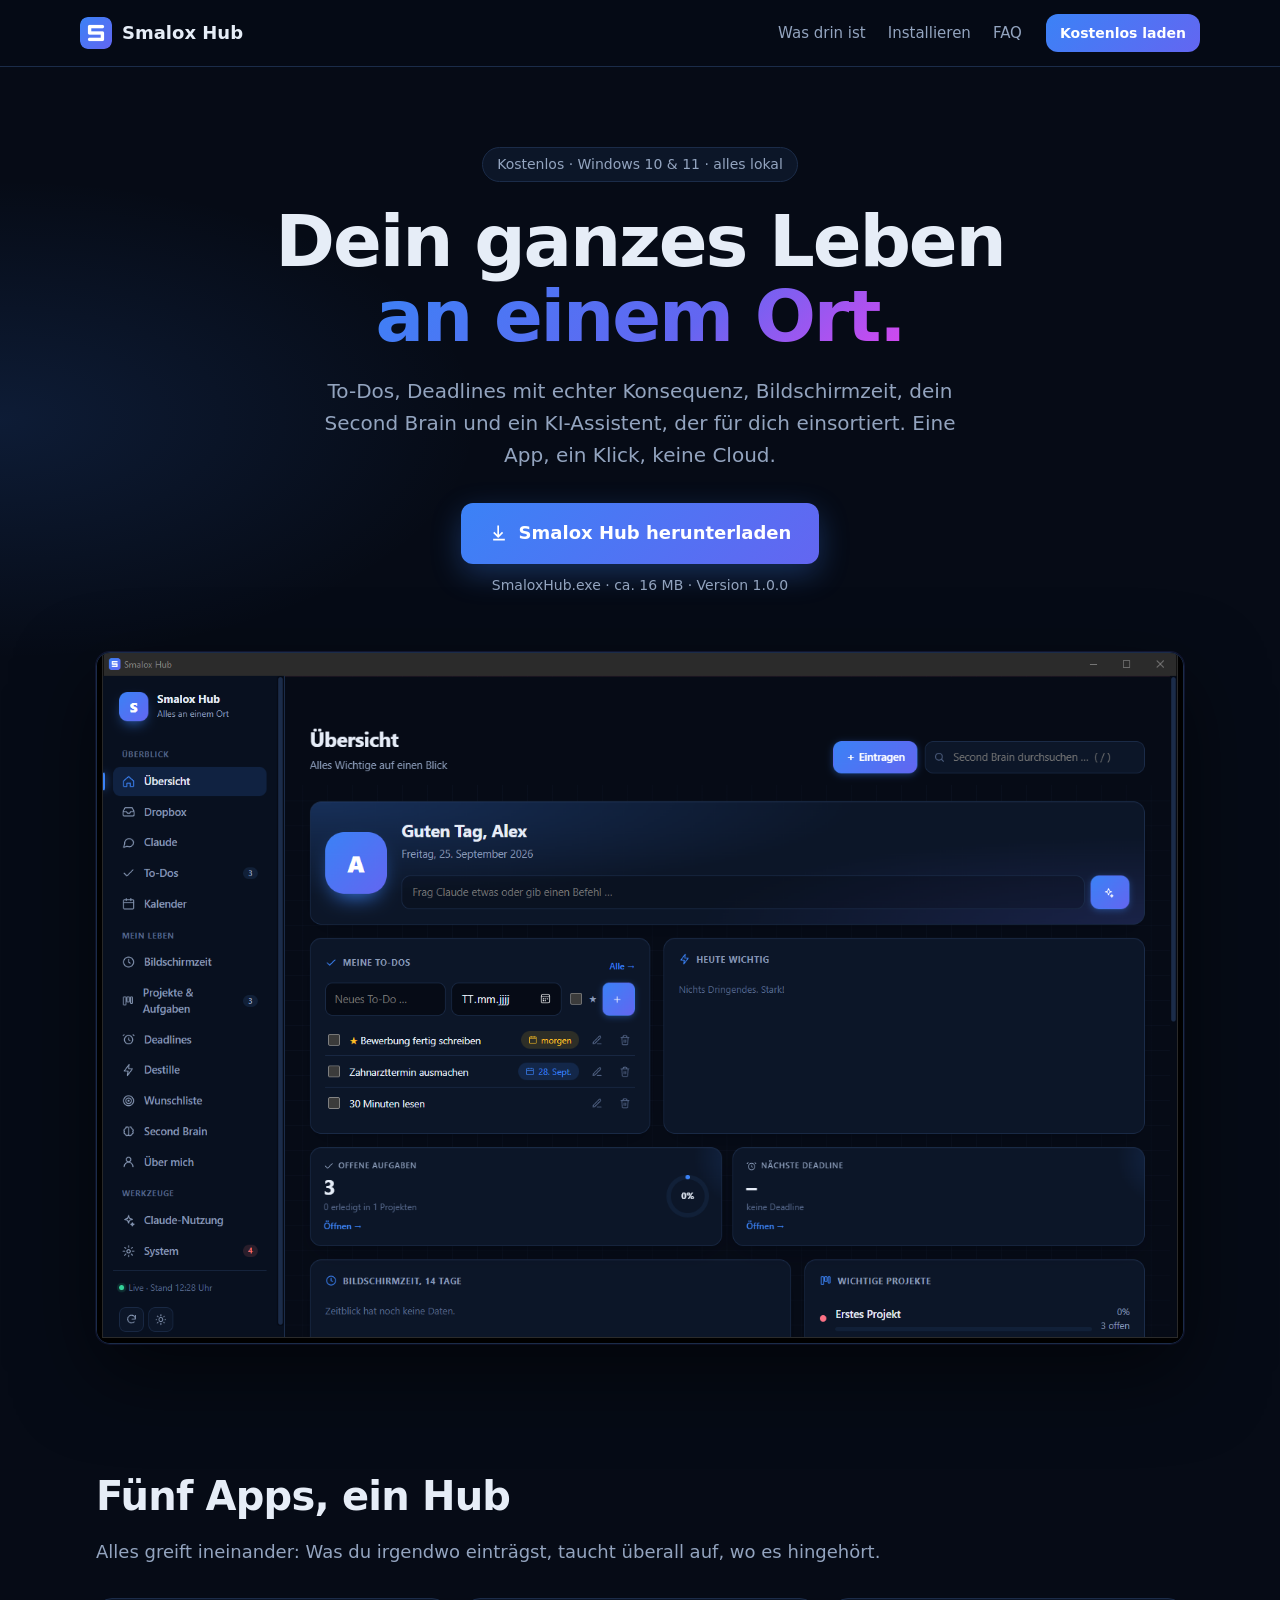
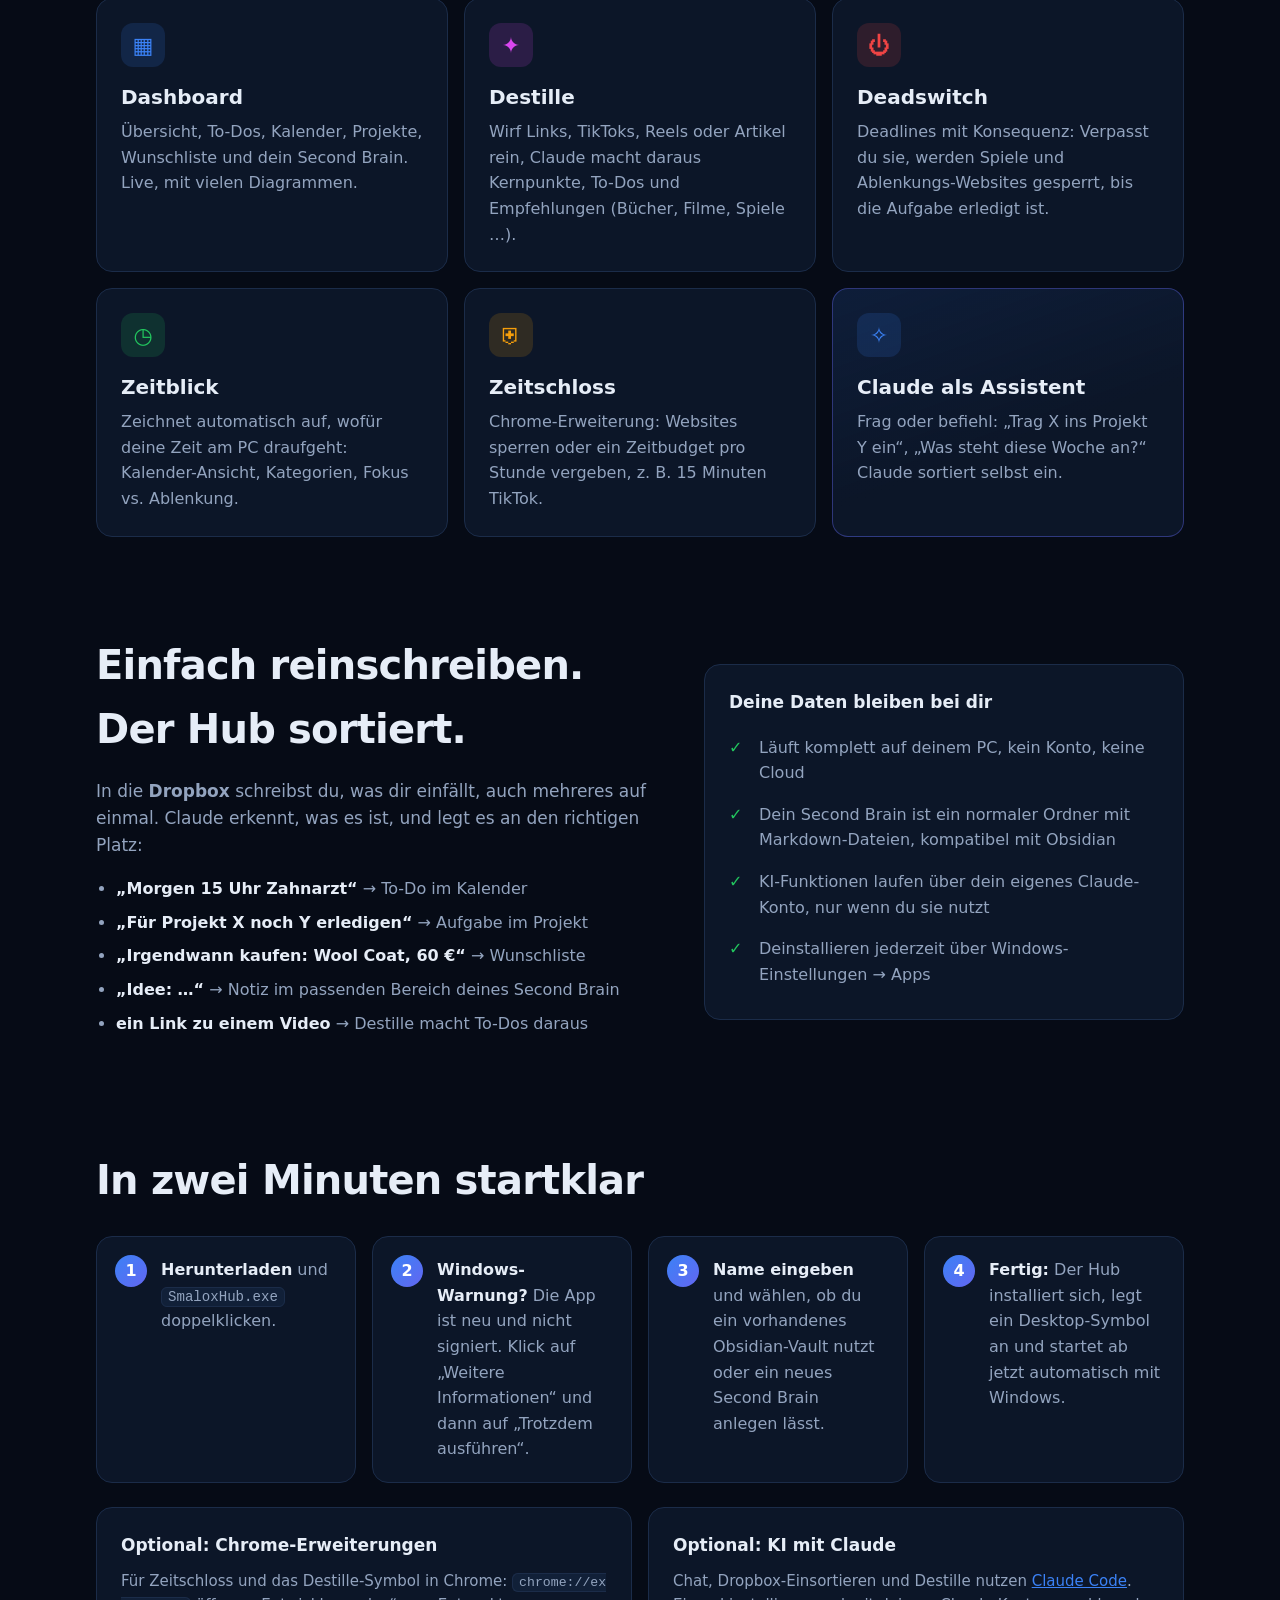
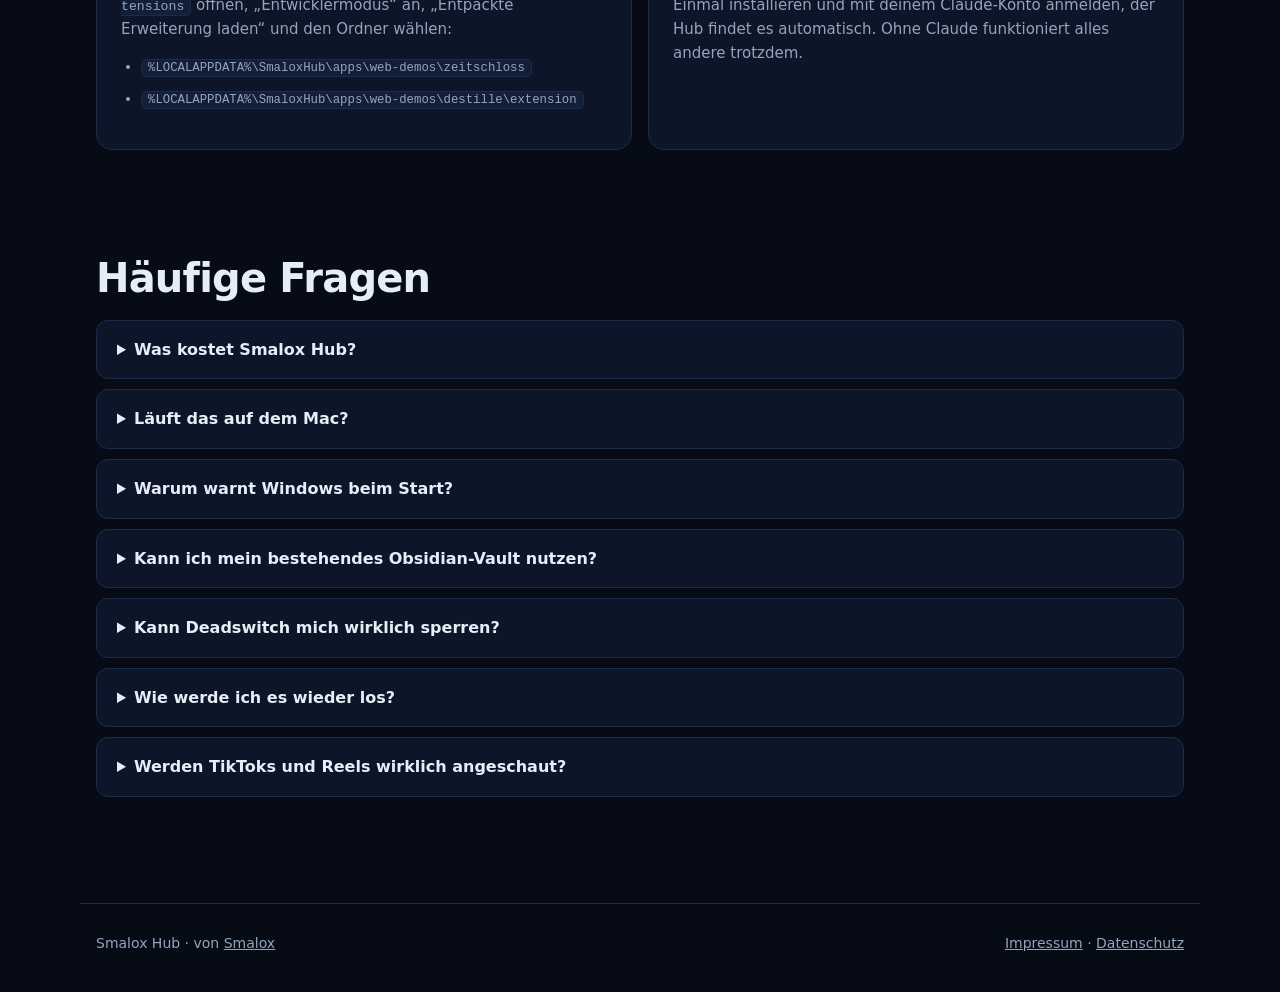
==== docs/index.html @ e12d08ee "Smalox Hub 1.0.0: Starter, Build-Skript und Website Co-Authored-By: Claude Opus 5.5 <noreply@anthrop" ====
<!doctype html>
<html lang="de">
<head>
<meta charset="utf-8">
<meta name="viewport" content="width=device-width, initial-scale=1">
<title>Smalox Hub – dein Leben an einem Ort</title>
<meta name="description" content="Smalox Hub: kostenlose Windows-App für To-Dos, Deadlines mit Konsequenz, Bildschirmzeit, Second Brain, Links zu To-Dos und KI-Assistent. Alles lokal auf deinem PC.">
<meta name="robots" content="noindex">
<meta property="og:title" content="Smalox Hub – dein Leben an einem Ort">
<meta property="og:description" content="To-Dos, Deadlines, Bildschirmzeit, Second Brain und KI in einer kostenlosen Windows-App.">
<meta property="og:image" content="vorschau.png">
<link rel="icon" href="icon.png">
<link rel="stylesheet" href="style.css">
</head>
<body>

<header class="kopf">
  <a class="marke" href="#"><img src="icon.png" alt="" width="32" height="32"><span>Smalox Hub</span></a>
  <nav><a href="#apps">Was drin ist</a><a href="#installieren">Installieren</a><a href="#faq">FAQ</a></nav>
  <a class="knopf klein" href="#download">Kostenlos laden</a>
</header>

<main>
  <section class="held">
    <p class="etikett">Kostenlos · Windows 10 &amp; 11 · alles lokal</p>
    <h1>Dein ganzes Leben<br><span class="verlauf">an einem Ort.</span></h1>
    <p class="unter">To-Dos, Deadlines mit echter Konsequenz, Bildschirmzeit, dein Second Brain und ein KI-Assistent, der für dich einsortiert. Eine App, ein Klick, keine Cloud.</p>
    <div class="knoepfe" id="download">
      <a class="knopf gross" href="https://github.com/smaloxzs/smalox-hub/releases/latest/download/SmaloxHub.exe">
        <svg viewBox="0 0 24 24" width="20" height="20" aria-hidden="true"><path fill="currentColor" d="M12 3v11.2l3.6-3.6 1.4 1.4-6 6-6-6 1.4-1.4 3.6 3.6V3zM5 19h14v2H5z"/></svg>
        Smalox Hub herunterladen</a>
      <span class="klein-info">SmaloxHub.exe · ca. 16 MB · Version 1.0.0</span>
    </div>
    <figure class="vorschau"><img src="vorschau.png" alt="Smalox Hub: Übersicht mit To-Dos, Projekten und Kennzahlen" width="1480" height="940"></figure>
  </section>

  <section id="apps" class="block">
    <h2>Fünf Apps, ein Hub</h2>
    <p class="block-unter">Alles greift ineinander: Was du irgendwo einträgst, taucht überall auf, wo es hingehört.</p>
    <div class="karten">
      <article class="karte"><div class="ik blau">▦</div><h3>Dashboard</h3>
        <p>Übersicht, To-Dos, Kalender, Projekte, Wunschliste und dein Second Brain. Live, mit vielen Diagrammen.</p></article>
      <article class="karte"><div class="ik lila">✦</div><h3>Destille</h3>
        <p>Wirf Links, TikToks, Reels oder Artikel rein, Claude macht daraus Kernpunkte, To-Dos und Empfehlungen (Bücher, Filme, Spiele …).</p></article>
      <article class="karte"><div class="ik rot">⏻</div><h3>Deadswitch</h3>
        <p>Deadlines mit Konsequenz: Verpasst du sie, werden Spiele und Ablenkungs-Websites gesperrt, bis die Aufgabe erledigt ist.</p></article>
      <article class="karte"><div class="ik gruen">◷</div><h3>Zeitblick</h3>
        <p>Zeichnet automatisch auf, wofür deine Zeit am PC draufgeht: Kalender-Ansicht, Kategorien, Fokus vs. Ablenkung.</p></article>
      <article class="karte"><div class="ik gelb">⛨</div><h3>Zeitschloss</h3>
        <p>Chrome-Erweiterung: Websites sperren oder ein Zeitbudget pro Stunde vergeben, z. B. 15 Minuten TikTok.</p></article>
      <article class="karte hervor"><div class="ik blau">✧</div><h3>Claude als Assistent</h3>
        <p>Frag oder befiehl: „Trag X ins Projekt Y ein“, „Was steht diese Woche an?“ Claude sortiert selbst ein.</p></article>
    </div>
  </section>

  <section class="block zwei">
    <div>
      <h2>Einfach reinschreiben.<br>Der Hub sortiert.</h2>
      <p>In die <b>Dropbox</b> schreibst du, was dir einfällt, auch mehreres auf einmal. Claude erkennt, was es ist, und legt es an den richtigen Platz:</p>
      <ul class="liste">
        <li><b>„Morgen 15 Uhr Zahnarzt“</b> → To-Do im Kalender</li>
        <li><b>„Für Projekt X noch Y erledigen“</b> → Aufgabe im Projekt</li>
        <li><b>„Irgendwann kaufen: Wool Coat, 60 €“</b> → Wunschliste</li>
        <li><b>„Idee: …“</b> → Notiz im passenden Bereich deines Second Brain</li>
        <li><b>ein Link zu einem Video</b> → Destille macht To-Dos daraus</li>
      </ul>
    </div>
    <div class="kasten">
      <p class="kasten-titel">Deine Daten bleiben bei dir</p>
      <ul class="haken">
        <li>Läuft komplett auf deinem PC, kein Konto, keine Cloud</li>
        <li>Dein Second Brain ist ein normaler Ordner mit Markdown-Dateien, kompatibel mit Obsidian</li>
        <li>KI-Funktionen laufen über dein eigenes Claude-Konto, nur wenn du sie nutzt</li>
        <li>Deinstallieren jederzeit über Windows-Einstellungen → Apps</li>
      </ul>
    </div>
  </section>

  <section id="installieren" class="block">
    <h2>In zwei Minuten startklar</h2>
    <ol class="schritte">
      <li><b>Herunterladen</b> und <code>SmaloxHub.exe</code> doppelklicken.</li>
      <li><b>Windows-Warnung?</b> Die App ist neu und nicht signiert. Klick auf „Weitere Informationen“ und dann auf „Trotzdem ausführen“.</li>
      <li><b>Name eingeben</b> und wählen, ob du ein vorhandenes Obsidian-Vault nutzt oder ein neues Second Brain anlegen lässt.</li>
      <li><b>Fertig:</b> Der Hub installiert sich, legt ein Desktop-Symbol an und startet ab jetzt automatisch mit Windows.</li>
    </ol>
    <div class="zwei-kaesten">
      <div class="kasten">
        <p class="kasten-titel">Optional: Chrome-Erweiterungen</p>
        <p>Für Zeitschloss und das Destille-Symbol in Chrome: <code>chrome://extensions</code> öffnen, „Entwicklermodus“ an, „Entpackte Erweiterung laden“ und den Ordner wählen:</p>
        <ul class="liste klein">
          <li><code>%LOCALAPPDATA%\SmaloxHub\apps\web-demos\zeitschloss</code></li>
          <li><code>%LOCALAPPDATA%\SmaloxHub\apps\web-demos\destille\extension</code></li>
        </ul>
      </div>
      <div class="kasten">
        <p class="kasten-titel">Optional: KI mit Claude</p>
        <p>Chat, Dropbox-Einsortieren und Destille nutzen <a href="https://claude.com/claude-code" rel="noopener">Claude Code</a>. Einmal installieren und mit deinem Claude-Konto anmelden, der Hub findet es automatisch. Ohne Claude funktioniert alles andere trotzdem.</p>
      </div>
    </div>
  </section>

  <section id="faq" class="block">
    <h2>Häufige Fragen</h2>
    <details><summary>Was kostet Smalox Hub?</summary><p>Nichts. Die App ist kostenlos. Für die KI-Funktionen brauchst du ein eigenes Claude-Konto.</p></details>
    <details><summary>Läuft das auf dem Mac?</summary><p>Nein, aktuell nur unter Windows 10 und 11.</p></details>
    <details><summary>Warum warnt Windows beim Start?</summary><p>Die Datei ist nicht mit einem teuren Code-Zertifikat signiert. Windows kennt sie deshalb noch nicht. Über „Weitere Informationen“ → „Trotzdem ausführen“ geht es weiter.</p></details>
    <details><summary>Kann ich mein bestehendes Obsidian-Vault nutzen?</summary><p>Ja. Beim ersten Start wählst du den Ordner aus. Projekte in <code>02 Projekte/Wichtig</code>, <code>Mittel wichtig</code>, <code>Unwichtig</code>, Aufgaben als <code>- [ ]</code>-Checkboxen, Daily Notes in <code>05 Daily Notes</code>. Ohne Vault legt der Hub eine passende Vorlage an.</p></details>
    <details><summary>Kann Deadswitch mich wirklich sperren?</summary><p>Ja, das ist der Sinn. Verpasst du eine Deadline, beendet Deadswitch Spiele und sperrt (mit Zeitschloss) Ablenkungs-Websites, bis du die Aufgabe mit einem Nachweis erledigst. Lege Deadlines deshalb bewusst an.</p></details>
    <details><summary>Wie werde ich es wieder los?</summary><p>Windows-Einstellungen → Apps → „Smalox Hub“ → Deinstallieren. Du kannst wählen, ob deine Daten erhalten bleiben. Dein Second-Brain-Ordner wird nie gelöscht.</p></details>
    <details><summary>Werden TikToks und Reels wirklich angeschaut?</summary><p>In der normalen Version liest Destille Titel, Beschreibung und Seiteninhalt. Die volle Video-Auswertung (Ton abschreiben, Standbilder) braucht zusätzliche große Pakete und ist deshalb nicht in der .exe enthalten.</p></details>
  </section>
</main>

<footer class="fuss">
  <span>Smalox Hub · von <a href="https://smaloxzs.github.io/smalox-webdesign/">Smalox</a></span>
  <span><a href="https://smaloxzs.github.io/smalox-webdesign/impressum.html">Impressum</a> · <a href="https://smaloxzs.github.io/smalox-webdesign/datenschutz.html">Datenschutz</a></span>
</footer>

</body>
</html>
---- docs/style.css ----
:root {
  --bg: #060b16; --panel: #0c1628; --panel-2: #112038; --line: #1b2c49;
  --text: #e6edf7; --muted: #93a4bf; --accent: #3b82f6; --accent-2: #6366f1;
  --gruen: #22c55e; --gelb: #f59e0b; --rot: #ef4444; --lila: #d946ef;
}
* { box-sizing: border-box; }
html { scroll-behavior: smooth; }
body { margin: 0; background: var(--bg); color: var(--text); font: 16px/1.6 system-ui, "Segoe UI", Roboto, sans-serif;
  background-image: radial-gradient(1000px 500px at 80% -10%, rgba(99,102,241,.18), transparent 60%),
                    radial-gradient(800px 400px at 0% 10%, rgba(59,130,246,.14), transparent 60%); }
a { color: var(--accent); }
code { background: var(--panel-2); border: 1px solid var(--line); border-radius: 6px; padding: 1px 6px; font-size: .88em; word-break: break-all; }

.kopf { position: sticky; top: 0; z-index: 5; display: flex; align-items: center; gap: 24px; padding: 14px max(16px, calc(50% - 560px));
  background: rgba(6,11,22,.8); backdrop-filter: blur(10px); border-bottom: 1px solid var(--line); }
.marke { display: flex; align-items: center; gap: 10px; color: var(--text); text-decoration: none; font-weight: 800; font-size: 18px; }
.marke img { border-radius: 8px; }
.kopf nav { display: flex; gap: 22px; margin-left: auto; }
.kopf nav a { color: var(--muted); text-decoration: none; font-size: 15px; }
.kopf nav a:hover { color: var(--text); }

.knopf { display: inline-flex; align-items: center; gap: 10px; background: linear-gradient(135deg, var(--accent), var(--accent-2)); color: #fff;
  text-decoration: none; font-weight: 700; border-radius: 12px; padding: 12px 20px; box-shadow: 0 10px 30px rgba(59,130,246,.3); transition: transform .15s; }
.knopf:hover { transform: translateY(-2px); }
.knopf.klein { padding: 8px 14px; font-size: 14px; box-shadow: none; }
.knopf.gross { font-size: 18px; padding: 16px 28px; }

main { max-width: 1120px; margin: 0 auto; padding: 0 16px; }
.held { text-align: center; padding: 80px 0 40px; }
.etikett { display: inline-block; color: var(--muted); border: 1px solid var(--line); background: var(--panel); border-radius: 99px; padding: 5px 14px; font-size: 14px; margin: 0 0 22px; }
h1 { font-size: clamp(38px, 7vw, 72px); line-height: 1.05; margin: 0 0 20px; letter-spacing: -.03em; }
.verlauf { background: linear-gradient(135deg, var(--accent), var(--accent-2) 60%, var(--lila)); -webkit-background-clip: text; background-clip: text; color: transparent; }
.unter { color: var(--muted); font-size: clamp(17px, 2.2vw, 20px); max-width: 680px; margin: 0 auto 32px; }
.knoepfe { display: flex; flex-direction: column; align-items: center; gap: 10px; scroll-margin-top: 100px; }
.klein-info { color: var(--muted); font-size: 14px; }
.vorschau { margin: 56px 0 0; }
.vorschau img { width: 100%; height: auto; border-radius: 14px; border: 1px solid var(--line); box-shadow: 0 30px 80px rgba(0,0,0,.55), 0 0 0 1px rgba(99,102,241,.15); }

.block { padding: 72px 0 24px; scroll-margin-top: 70px; }
.block h2 { font-size: clamp(28px, 4vw, 40px); letter-spacing: -.02em; margin: 0 0 10px; }
.block-unter { color: var(--muted); margin: 0 0 32px; font-size: 18px; }
.karten { display: grid; grid-template-columns: repeat(auto-fill, minmax(300px, 1fr)); gap: 16px; }
.karte { background: var(--panel); border: 1px solid var(--line); border-radius: 16px; padding: 24px; }
.karte.hervor { background: linear-gradient(160deg, rgba(59,130,246,.16), var(--panel) 60%); border-color: rgba(99,102,241,.4); }
.karte h3 { margin: 14px 0 6px; font-size: 20px; }
.karte p { margin: 0; color: var(--muted); }
.ik { width: 44px; height: 44px; border-radius: 12px; display: grid; place-items: center; font-size: 22px; }
.ik.blau { background: rgba(59,130,246,.15); color: var(--accent); }
.ik.lila { background: rgba(217,70,239,.15); color: var(--lila); }
.ik.rot { background: rgba(239,68,68,.15); color: var(--rot); }
.ik.gruen { background: rgba(34,197,94,.15); color: var(--gruen); }
.ik.gelb { background: rgba(245,158,11,.15); color: var(--gelb); }

.zwei { display: grid; grid-template-columns: 1.2fr 1fr; gap: 32px; align-items: center; }
.zwei p { color: var(--muted); font-size: 17px; }
.liste { padding-left: 20px; }
.liste li { margin: 8px 0; color: var(--muted); }
.liste li b { color: var(--text); }
.liste.klein { font-size: 14px; }
.kasten { background: var(--panel); border: 1px solid var(--line); border-radius: 16px; padding: 24px; }
.kasten p { color: var(--muted); margin: 0 0 10px; font-size: 15px; }
.kasten .kasten-titel { color: var(--text); font-weight: 700; font-size: 17px; }
.haken { list-style: none; padding: 0; margin: 0; }
.haken li { padding: 8px 0 8px 30px; position: relative; color: var(--muted); }
.haken li::before { content: "✓"; position: absolute; left: 0; color: var(--gruen); font-weight: 800; }

.schritte { counter-reset: s; list-style: none; padding: 0; display: grid; grid-template-columns: repeat(auto-fit, minmax(240px, 1fr)); gap: 16px; margin: 24px 0; }
.schritte li { counter-increment: s; background: var(--panel); border: 1px solid var(--line); border-radius: 16px; padding: 20px 20px 20px 64px; position: relative; color: var(--muted); }
.schritte li::before { content: counter(s); position: absolute; left: 18px; top: 18px; width: 32px; height: 32px; border-radius: 50%; display: grid; place-items: center;
  background: linear-gradient(135deg, var(--accent), var(--accent-2)); color: #fff; font-weight: 800; }
.schritte b { color: var(--text); }
.zwei-kaesten { display: grid; grid-template-columns: 1fr 1fr; gap: 16px; }

details { background: var(--panel); border: 1px solid var(--line); border-radius: 12px; padding: 16px 20px; margin: 10px 0; }
summary { cursor: pointer; font-weight: 600; }
details p { color: var(--muted); margin: 10px 0 0; }

.fuss { display: flex; justify-content: space-between; flex-wrap: wrap; gap: 12px; max-width: 1120px; margin: 72px auto 0; padding: 28px 16px 40px;
  border-top: 1px solid var(--line); color: var(--muted); font-size: 14px; }
.fuss a { color: var(--muted); }

@media (max-width: 800px) {
  .kopf nav { display: none; }
  .kopf .knopf { margin-left: auto; }
  .zwei, .zwei-kaesten { grid-template-columns: 1fr; }
  .held { padding-top: 48px; }
}
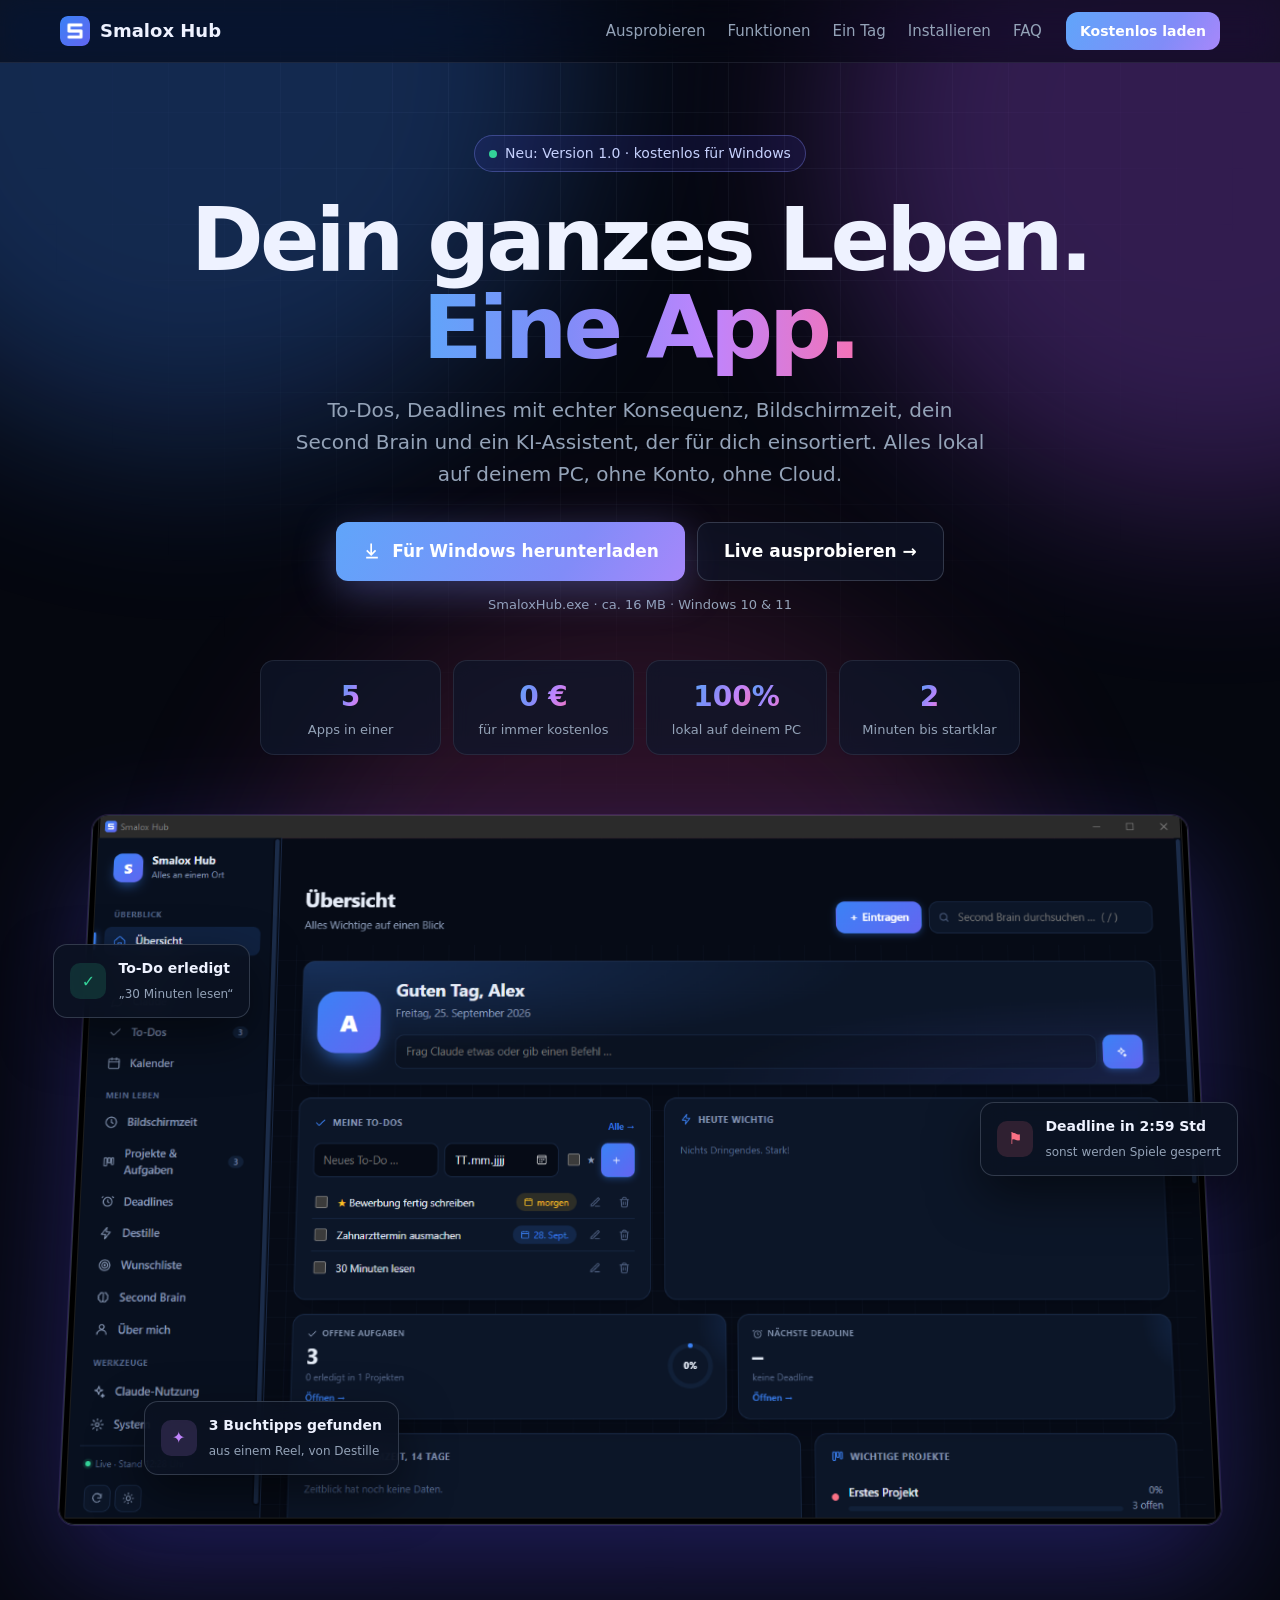
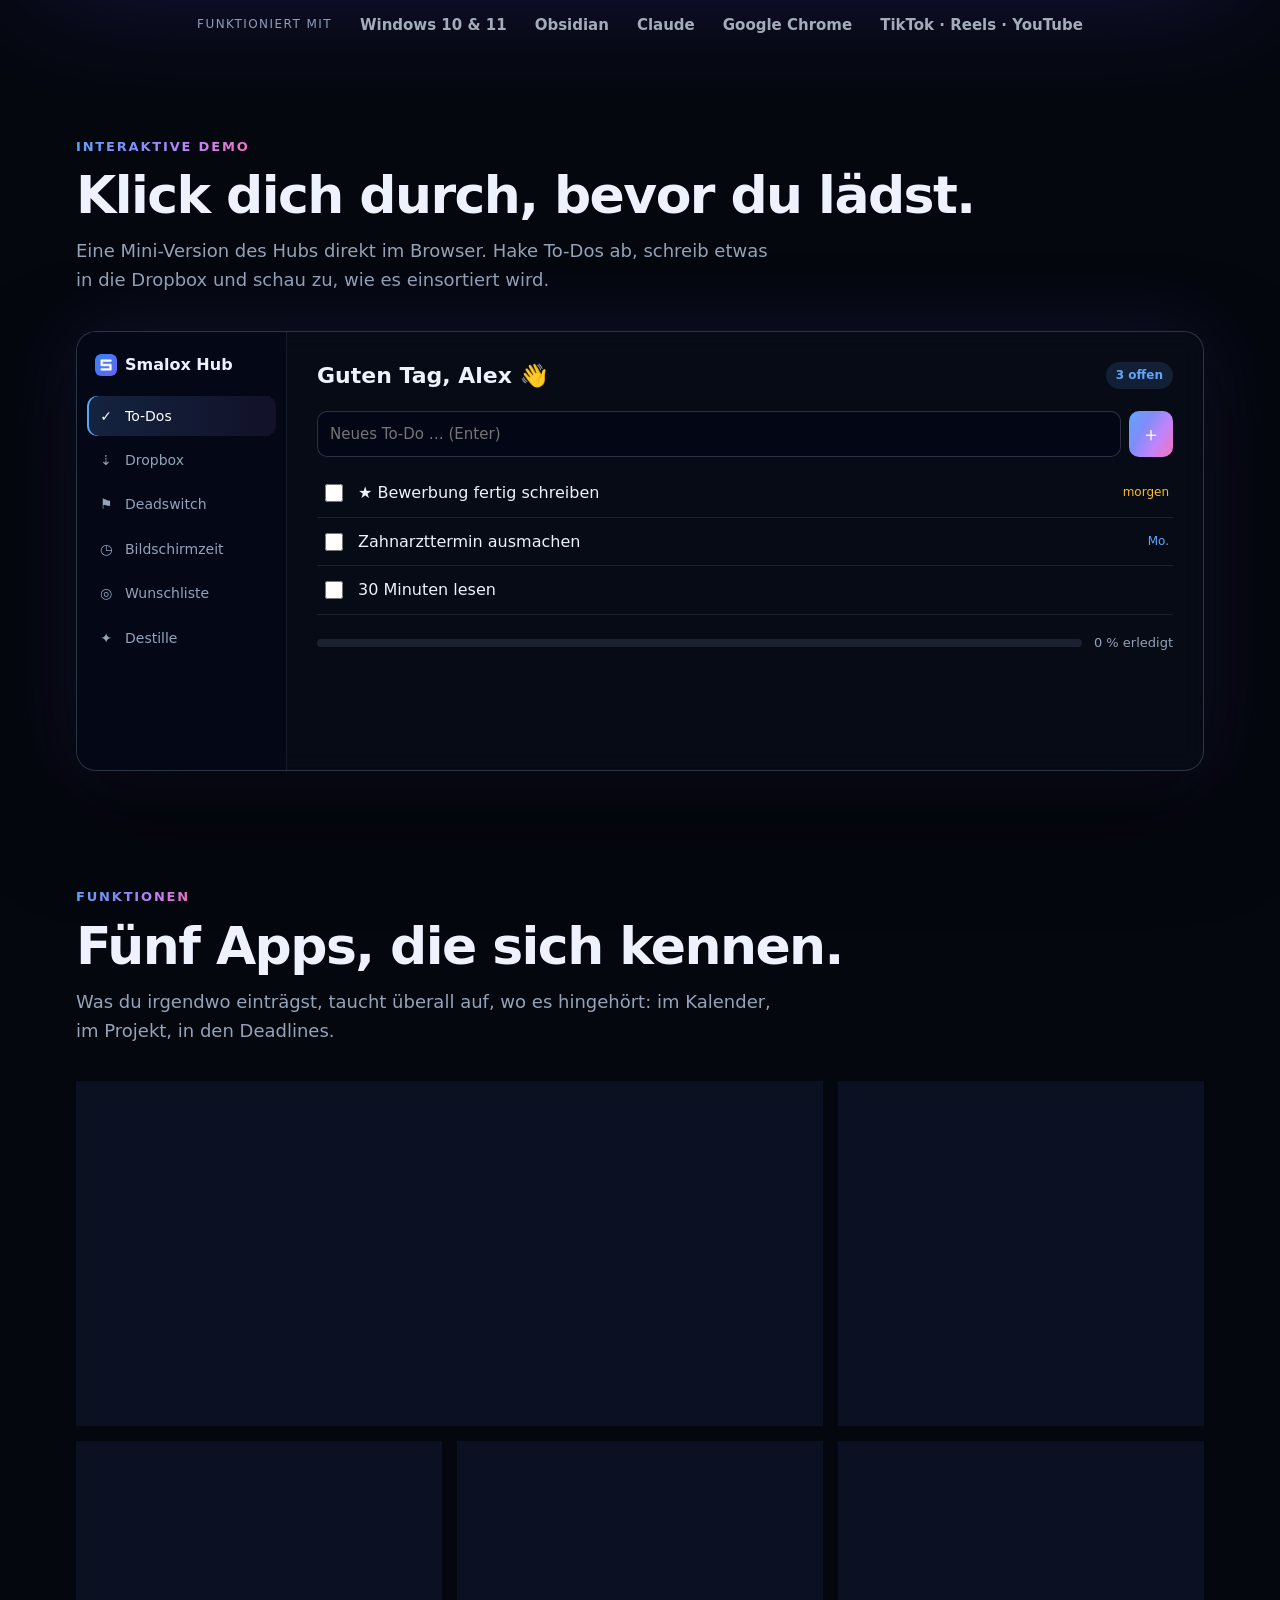
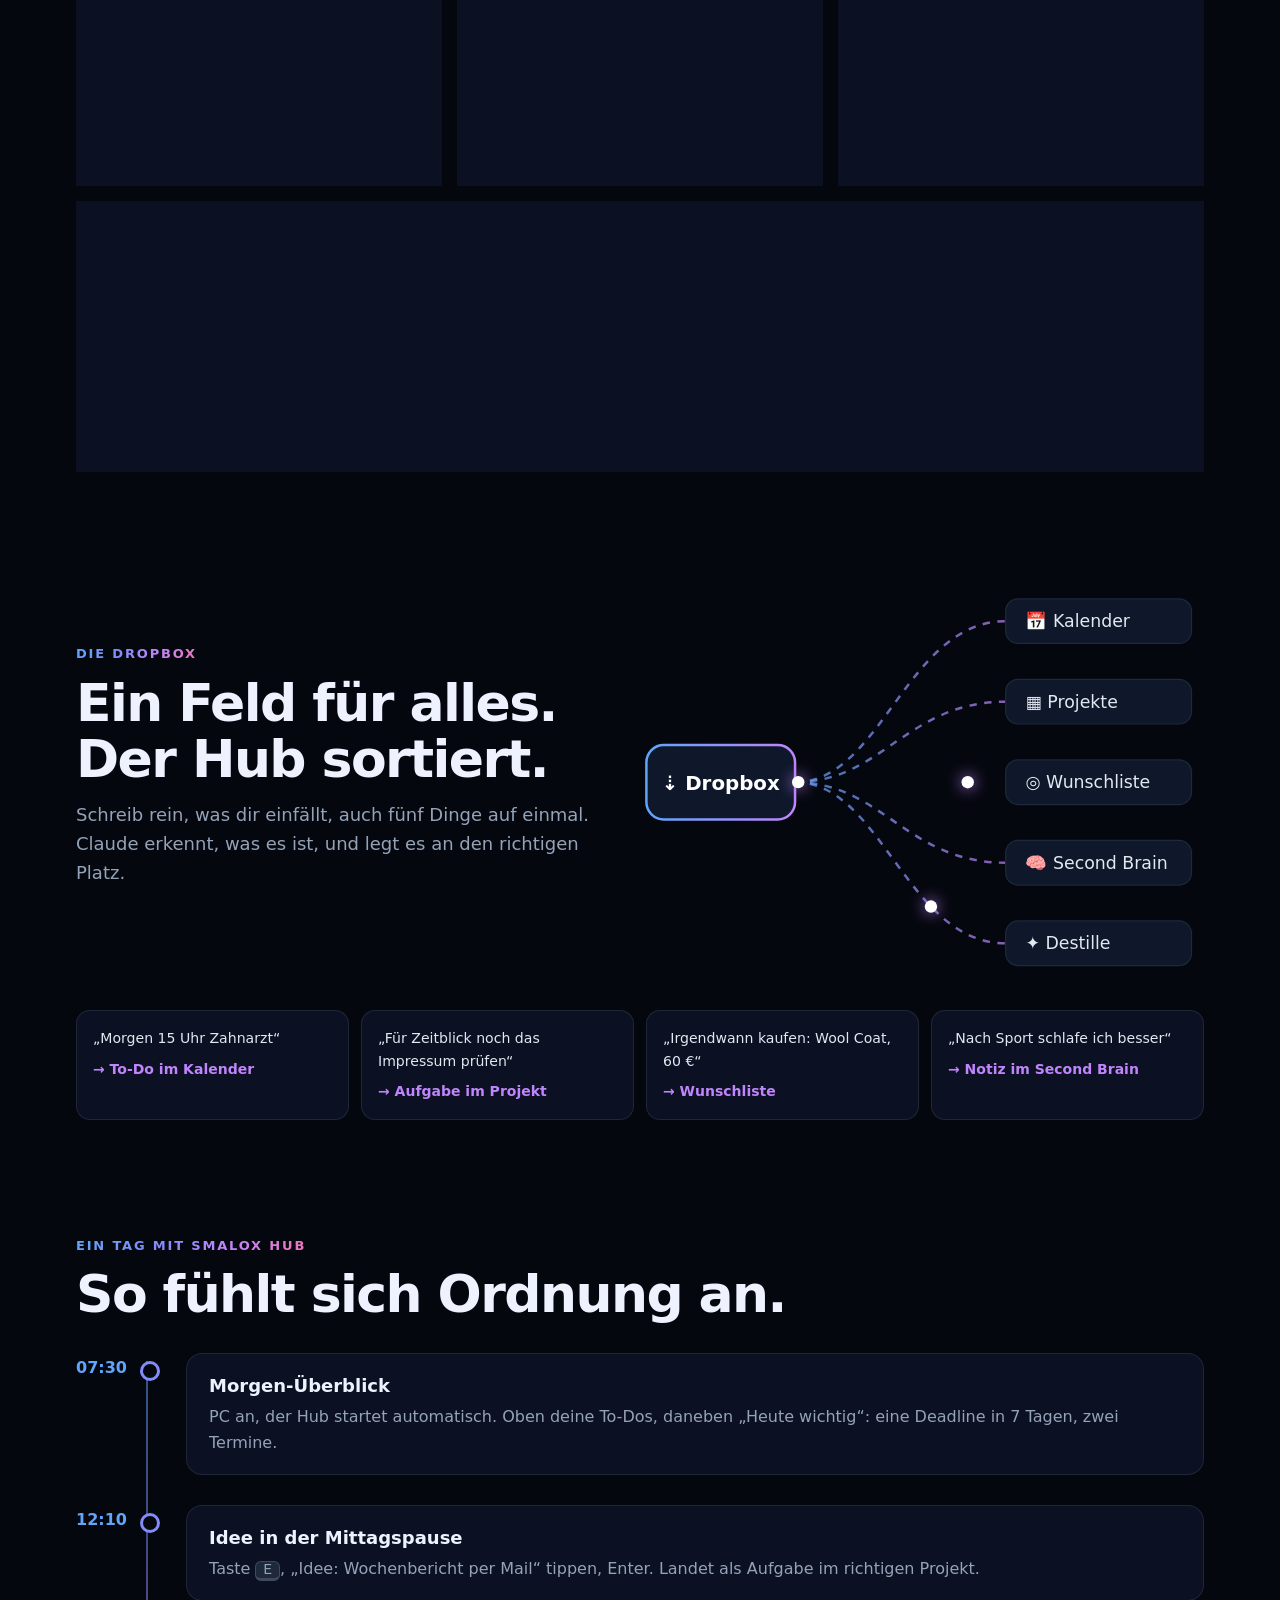
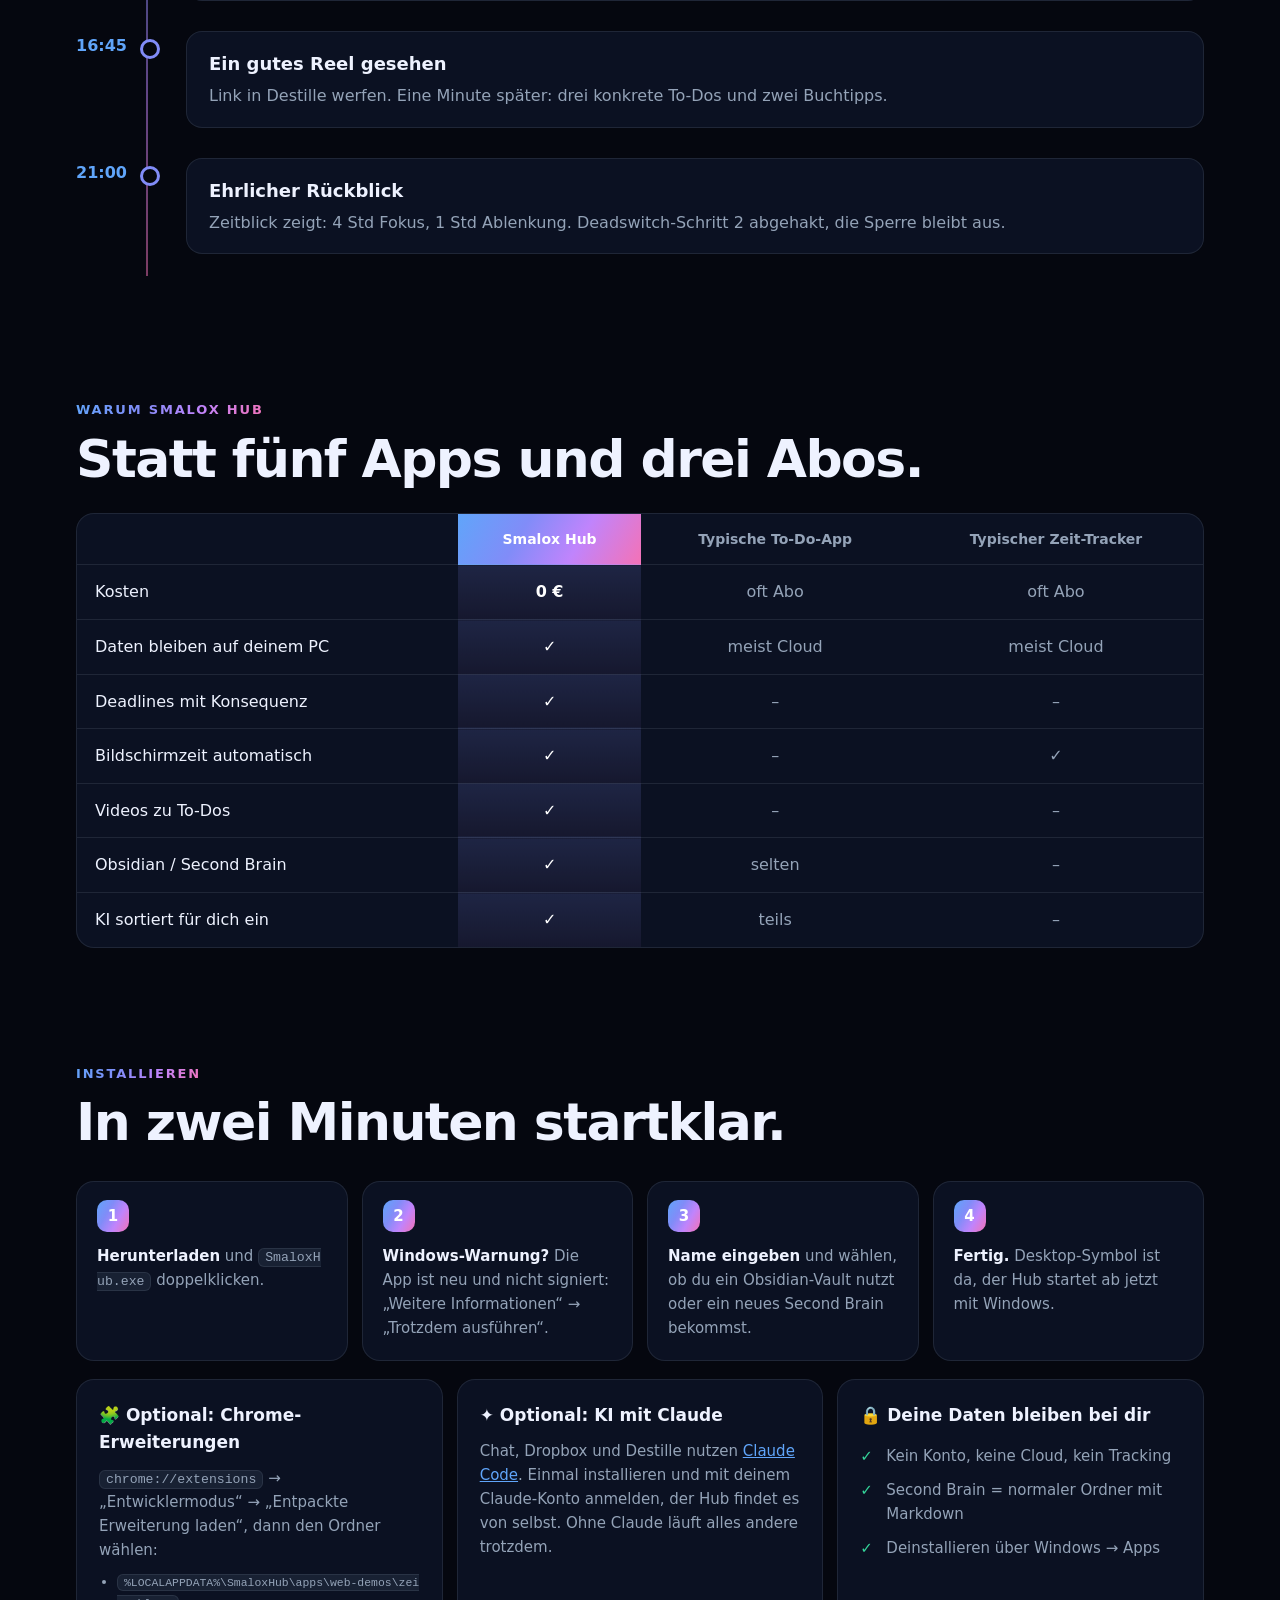
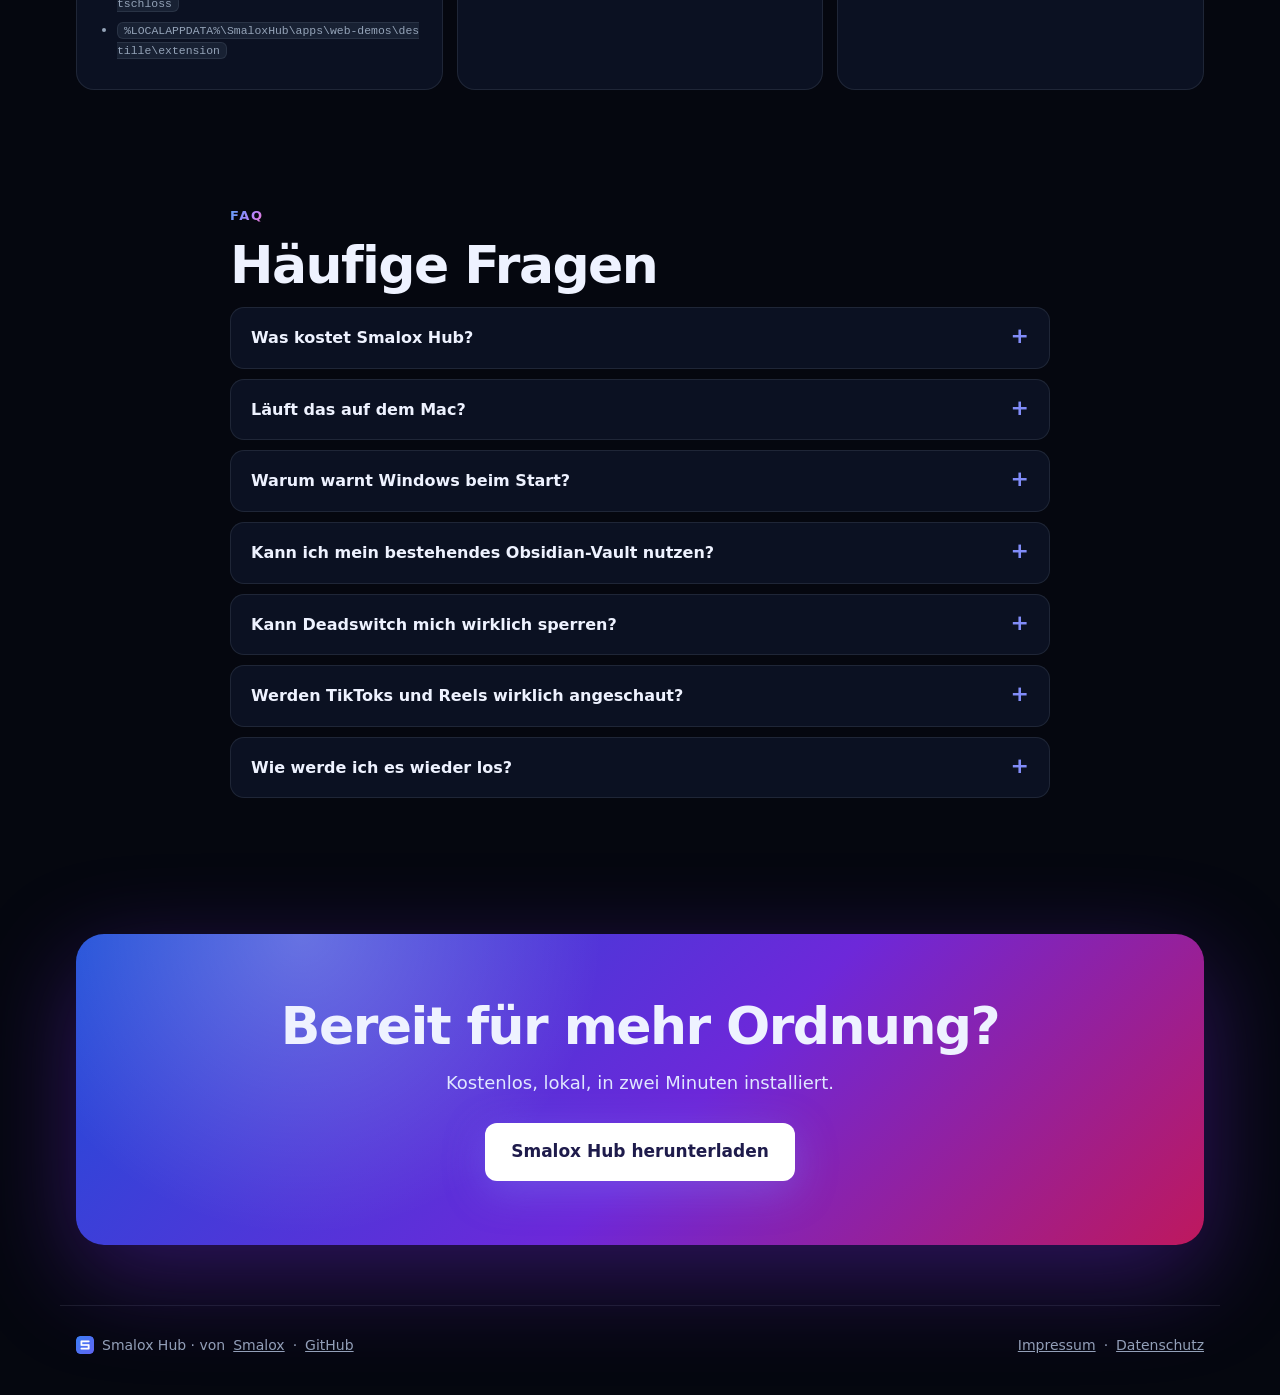
==== commit a53706ba: "Website neu: Aurora-Design, interaktive Demo, Funktionskacheln, Dropbox-Diagramm, Tagesablauf, Vergl" ====
--- a/docs/index.html
+++ b/docs/index.html
@@ -6,6 +6,7 @@
 <title>Smalox Hub – dein Leben an einem Ort</title>
 <meta name="description" content="Smalox Hub: kostenlose Windows-App für To-Dos, Deadlines mit Konsequenz, Bildschirmzeit, Second Brain, Links zu To-Dos und KI-Assistent. Alles lokal auf deinem PC.">
 <meta name="robots" content="noindex">
+<meta name="theme-color" content="#05070f">
 <meta property="og:title" content="Smalox Hub – dein Leben an einem Ort">
 <meta property="og:description" content="To-Dos, Deadlines, Bildschirmzeit, Second Brain und KI in einer kostenlosen Windows-App.">
 <meta property="og:image" content="vorschau.png">
@@ -13,109 +14,277 @@
 <link rel="stylesheet" href="style.css">
 </head>
 <body>
+<div class="aurora" aria-hidden="true"><span></span><span></span><span></span></div>
 
 <header class="kopf">
-  <a class="marke" href="#"><img src="icon.png" alt="" width="32" height="32"><span>Smalox Hub</span></a>
-  <nav><a href="#apps">Was drin ist</a><a href="#installieren">Installieren</a><a href="#faq">FAQ</a></nav>
+  <a class="marke" href="#"><img src="icon.png" alt="" width="30" height="30"><span>Smalox Hub</span></a>
+  <nav><a href="#demo">Ausprobieren</a><a href="#funktionen">Funktionen</a><a href="#tag">Ein Tag</a><a href="#installieren">Installieren</a><a href="#faq">FAQ</a></nav>
   <a class="knopf klein" href="#download">Kostenlos laden</a>
 </header>
 
 <main>
-  <section class="held">
-    <p class="etikett">Kostenlos · Windows 10 &amp; 11 · alles lokal</p>
-    <h1>Dein ganzes Leben<br><span class="verlauf">an einem Ort.</span></h1>
-    <p class="unter">To-Dos, Deadlines mit echter Konsequenz, Bildschirmzeit, dein Second Brain und ein KI-Assistent, der für dich einsortiert. Eine App, ein Klick, keine Cloud.</p>
-    <div class="knoepfe" id="download">
-      <a class="knopf gross" href="https://github.com/smaloxzs/smalox-hub/releases/latest/download/SmaloxHub.exe">
-        <svg viewBox="0 0 24 24" width="20" height="20" aria-hidden="true"><path fill="currentColor" d="M12 3v11.2l3.6-3.6 1.4 1.4-6 6-6-6 1.4-1.4 3.6 3.6V3zM5 19h14v2H5z"/></svg>
-        Smalox Hub herunterladen</a>
-      <span class="klein-info">SmaloxHub.exe · ca. 16 MB · Version 1.0.0</span>
+<!-- ───────── Hero ───────── -->
+<section class="held">
+  <p class="etikett zeige"><span class="punkt-live"></span> Neu: Version 1.0 · kostenlos für Windows</p>
+  <h1 class="zeige">Dein ganzes Leben.<br><span class="verlauf">Eine App.</span></h1>
+  <p class="unter zeige">To-Dos, Deadlines mit echter Konsequenz, Bildschirmzeit, dein Second Brain und ein KI-Assistent, der für dich einsortiert. Alles lokal auf deinem PC, ohne Konto, ohne Cloud.</p>
+  <div class="knoepfe zeige" id="download">
+    <a class="knopf gross" href="https://github.com/smaloxzs/smalox-hub/releases/latest/download/SmaloxHub.exe">
+      <svg viewBox="0 0 24 24" width="20" height="20" aria-hidden="true"><path fill="currentColor" d="M12 3v11.2l3.6-3.6 1.4 1.4-6 6-6-6 1.4-1.4 3.6 3.6V3zM5 19h14v2H5z"/></svg>
+      Für Windows herunterladen</a>
+    <a class="knopf geist gross" href="#demo">Live ausprobieren →</a>
+  </div>
+  <p class="klein-info zeige">SmaloxHub.exe · ca. 16 MB · Windows 10 &amp; 11</p>
+
+  <div class="zahlen zeige">
+    <div><b data-zaehlen="5">5</b><span>Apps in einer</span></div>
+    <div><b>0 €</b><span>für immer kostenlos</span></div>
+    <div><b data-zaehlen="100">100</b><b>%</b><span>lokal auf deinem PC</span></div>
+    <div><b data-zaehlen="2">2</b><span>Minuten bis startklar</span></div>
+  </div>
+
+  <div class="buehne zeige">
+    <figure class="vorschau"><img src="vorschau.png" alt="Smalox Hub: Übersicht mit To-Dos, Projekten und Kennzahlen" width="1480" height="940"></figure>
+    <div class="schwebe s1"><span class="ik-rund gruen">✓</span><div><b>To-Do erledigt</b><small>„30 Minuten lesen“</small></div></div>
+    <div class="schwebe s2"><span class="ik-rund rot">⚑</span><div><b>Deadline in 2:59 Std</b><small>sonst werden Spiele gesperrt</small></div></div>
+    <div class="schwebe s3"><span class="ik-rund lila">✦</span><div><b>3 Buchtipps gefunden</b><small>aus einem Reel, von Destille</small></div></div>
+  </div>
+</section>
+
+<section class="leiste zeige" aria-label="Funktioniert mit">
+  <span>Funktioniert mit</span>
+  <b>Windows 10 &amp; 11</b><b>Obsidian</b><b>Claude</b><b>Google Chrome</b><b>TikTok · Reels · YouTube</b>
+</section>
+
+<!-- ───────── Interaktive Demo ───────── -->
+<section id="demo" class="block">
+  <p class="vorzeile zeige">Interaktive Demo</p>
+  <h2 class="zeige">Klick dich durch, bevor du lädst.</h2>
+  <p class="block-unter zeige">Eine Mini-Version des Hubs direkt im Browser. Hake To-Dos ab, schreib etwas in die Dropbox und schau zu, wie es einsortiert wird.</p>
+
+  <div class="demo zeige">
+    <aside class="demo-nav" role="tablist" aria-label="Demo-Bereiche">
+      <div class="demo-marke"><img src="icon.png" alt="" width="22" height="22"> Smalox Hub</div>
+      <button role="tab" aria-selected="true" data-tab="todos"><i>✓</i>To-Dos</button>
+      <button role="tab" data-tab="dropbox"><i>⇣</i>Dropbox</button>
+      <button role="tab" data-tab="deadswitch"><i>⚑</i>Deadswitch</button>
+      <button role="tab" data-tab="zeit"><i>◷</i>Bildschirmzeit</button>
+      <button role="tab" data-tab="wunsch"><i>◎</i>Wunschliste</button>
+      <button role="tab" data-tab="destille"><i>✦</i>Destille</button>
+    </aside>
+    <div class="demo-inhalt">
+      <!-- To-Dos -->
+      <div class="demo-seite aktiv" data-seite="todos" role="tabpanel">
+        <div class="demo-kopf"><h3>Guten Tag, Alex 👋</h3><span class="chip" id="todo-zaehler">3 offen</span></div>
+        <form class="demo-zeile" id="todo-form"><input id="todo-text" placeholder="Neues To-Do … (Enter)" maxlength="60" autocomplete="off"><button class="mini-knopf">＋</button></form>
+        <ul class="demo-liste" id="todo-liste">
+          <li><label><input type="checkbox"><span>★ Bewerbung fertig schreiben</span></label><em class="gelb">morgen</em></li>
+          <li><label><input type="checkbox"><span>Zahnarzttermin ausmachen</span></label><em class="blau">Mo.</em></li>
+          <li><label><input type="checkbox"><span>30 Minuten lesen</span></label></li>
+        </ul>
+        <div class="fortschritt"><div class="balken"><i id="todo-balken"></i></div><span id="todo-prozent">0 % erledigt</span></div>
+      </div>
+      <!-- Dropbox -->
+      <div class="demo-seite" data-seite="dropbox" role="tabpanel">
+        <div class="demo-kopf"><h3>Dropbox</h3><span class="chip">einfach reinschreiben</span></div>
+        <form id="dropbox-form"><textarea id="dropbox-text" rows="2" placeholder="z. B. „Morgen 15 Uhr Zahnarzt“">Morgen 15 Uhr Zahnarzt</textarea>
+          <div class="bsp"><button type="button" data-bsp="Irgendwann kaufen: Wool Coat, 60 €">Wunsch</button><button type="button" data-bsp="Idee: App, die ans Gießen erinnert">Idee</button><button type="button" data-bsp="Sperr mich, wenn die Hausarbeit Freitag nicht fertig ist">Deadline</button><button type="button" data-bsp="https://www.tiktok.com/@creator/video/123">Link</button></div>
+          <button class="knopf klein" id="dropbox-los">✦ Einsortieren</button></form>
+        <div class="dropbox-flug" id="dropbox-flug" aria-live="polite"></div>
+      </div>
+      <!-- Deadswitch -->
+      <div class="demo-seite" data-seite="deadswitch" role="tabpanel">
+        <div class="demo-kopf"><h3>Hausarbeit abgeben</h3><span class="chip rot">Deadswitch</span></div>
+        <div class="countdown" id="countdown">2:59:59</div>
+        <p class="gedimmt">Verpasst du die Deadline, werden Spiele und TikTok gesperrt, bis du die Aufgabe mit Nachweis erledigst.</p>
+        <ul class="demo-liste schritte-demo" id="ds-schritte">
+          <li><label><input type="checkbox" checked><span>Schritt 1 · Quellen sammeln</span></label></li>
+          <li><label><input type="checkbox"><span>Schritt 2 · Gliederung schreiben</span></label></li>
+          <li><label><input type="checkbox"><span>Schritt 3 · Text fertigstellen</span></label></li>
+        </ul>
+        <div class="fortschritt"><div class="balken rot"><i id="ds-balken" style="width:33%"></i></div><span id="ds-text">1/3 Schritte</span></div>
+      </div>
+      <!-- Bildschirmzeit -->
+      <div class="demo-seite" data-seite="zeit" role="tabpanel">
+        <div class="demo-kopf"><h3>Diese Woche</h3><span class="chip gruen" id="fokus-chip">62 % Fokus</span></div>
+        <div class="saeulen" id="saeulen"></div>
+        <div class="legende"><span><i style="background:var(--blau)"></i>Produktiv</span><span><i style="background:var(--lila)"></i>Lernen</span><span><i style="background:var(--pink)"></i>Social Media</span><span><i style="background:var(--gelb)"></i>Gaming</span></div>
+        <p class="gedimmt klein">Tipp: Fahr mit der Maus über einen Tag.</p>
+      </div>
+      <!-- Wunschliste -->
+      <div class="demo-seite" data-seite="wunsch" role="tabpanel">
+        <div class="demo-kopf"><h3>Wunschliste</h3><span class="chip" id="wunsch-summe">368,90 € offen</span></div>
+        <ul class="demo-liste" id="wunsch-liste">
+          <li data-preis="29.9"><label><input type="checkbox"><span>Waffle Henley · Uniqlo</span></label><em>29,90 €</em></li>
+          <li data-preis="60"><label><input type="checkbox"><span>Wool Coat · Bershka</span></label><em>60 €</em></li>
+          <li data-preis="279"><label><input type="checkbox"><span>Kopfhörer · Sony</span></label><em class="gelb">bald · 279 €</em></li>
+        </ul>
+        <p class="gedimmt klein">Haken = gekauft. Die Summe rechnet mit.</p>
+      </div>
+      <!-- Destille -->
+      <div class="demo-seite" data-seite="destille" role="tabpanel">
+        <div class="demo-kopf"><h3>Aus einem Reel</h3><span class="chip lila">Destille</span></div>
+        <div class="reel"><div class="reel-bild">▶</div><div><b>„5 Bücher je nach Lebenslage“</b><small>Instagram · abgeschrieben + 6 Standbilder</small></div></div>
+        <p class="abschnitt">Empfehlungen</p>
+        <div class="tags"><span>📚 Extreme Ownership</span><span>📚 The Power of Now</span><span>📚 Selbstbetrachtungen</span><span>📚 Can't Hurt Me</span></div>
+        <p class="abschnitt">To-Dos</p>
+        <ul class="demo-liste"><li><label><input type="checkbox"><span>„Extreme Ownership“ als Nächstes lesen</span></label><em>klein</em></li></ul>
+      </div>
     </div>
-    <figure class="vorschau"><img src="vorschau.png" alt="Smalox Hub: Übersicht mit To-Dos, Projekten und Kennzahlen" width="1480" height="940"></figure>
-  </section>
-
-  <section id="apps" class="block">
-    <h2>Fünf Apps, ein Hub</h2>
-    <p class="block-unter">Alles greift ineinander: Was du irgendwo einträgst, taucht überall auf, wo es hingehört.</p>
-    <div class="karten">
-      <article class="karte"><div class="ik blau">▦</div><h3>Dashboard</h3>
-        <p>Übersicht, To-Dos, Kalender, Projekte, Wunschliste und dein Second Brain. Live, mit vielen Diagrammen.</p></article>
-      <article class="karte"><div class="ik lila">✦</div><h3>Destille</h3>
-        <p>Wirf Links, TikToks, Reels oder Artikel rein, Claude macht daraus Kernpunkte, To-Dos und Empfehlungen (Bücher, Filme, Spiele …).</p></article>
-      <article class="karte"><div class="ik rot">⏻</div><h3>Deadswitch</h3>
-        <p>Deadlines mit Konsequenz: Verpasst du sie, werden Spiele und Ablenkungs-Websites gesperrt, bis die Aufgabe erledigt ist.</p></article>
-      <article class="karte"><div class="ik gruen">◷</div><h3>Zeitblick</h3>
-        <p>Zeichnet automatisch auf, wofür deine Zeit am PC draufgeht: Kalender-Ansicht, Kategorien, Fokus vs. Ablenkung.</p></article>
-      <article class="karte"><div class="ik gelb">⛨</div><h3>Zeitschloss</h3>
-        <p>Chrome-Erweiterung: Websites sperren oder ein Zeitbudget pro Stunde vergeben, z. B. 15 Minuten TikTok.</p></article>
-      <article class="karte hervor"><div class="ik blau">✧</div><h3>Claude als Assistent</h3>
-        <p>Frag oder befiehl: „Trag X ins Projekt Y ein“, „Was steht diese Woche an?“ Claude sortiert selbst ein.</p></article>
+  </div>
+</section>
+
+<!-- ───────── Bento-Funktionen ───────── -->
+<section id="funktionen" class="block">
+  <p class="vorzeile zeige">Funktionen</p>
+  <h2 class="zeige">Fünf Apps, die sich kennen.</h2>
+  <p class="block-unter zeige">Was du irgendwo einträgst, taucht überall auf, wo es hingehört: im Kalender, im Projekt, in den Deadlines.</p>
+  <div class="bento">
+    <article class="kachel gross-k zeige">
+      <div class="kachel-text"><span class="marke-chip blau">Dashboard</span><h3>Alles auf einen Blick</h3><p>Übersicht, To-Dos, Kalender, Projekte, Wunschliste und dein Second Brain. Live aktualisiert, mit Diagrammen statt Tabellen.</p></div>
+      <svg class="grafik" viewBox="0 0 320 150" aria-hidden="true">
+        <defs><linearGradient id="gl" x1="0" x2="0" y1="0" y2="1"><stop offset="0" stop-color="#60a5fa" stop-opacity=".5"/><stop offset="1" stop-color="#60a5fa" stop-opacity="0"/></linearGradient></defs>
+        <path d="M0 120 L40 100 L80 108 L120 70 L160 80 L200 45 L240 58 L280 25 L320 35 L320 150 L0 150Z" fill="url(#gl)"/>
+        <path class="linie" d="M0 120 L40 100 L80 108 L120 70 L160 80 L200 45 L240 58 L280 25 L320 35" fill="none" stroke="#60a5fa" stroke-width="3" stroke-linecap="round"/>
+        <circle cx="280" cy="25" r="5" fill="#fff"/></svg>
+    </article>
+    <article class="kachel zeige">
+      <span class="marke-chip rot">Deadswitch</span><h3>Deadlines, die zählen</h3><p>Verpasst? Dann sind Spiele und Ablenkungs-Seiten gesperrt, bis die Aufgabe erledigt ist.</p>
+      <svg class="grafik klein-g" viewBox="0 0 120 120" aria-hidden="true"><circle cx="60" cy="60" r="48" fill="none" stroke="#1e293b" stroke-width="10"/><circle class="ring" cx="60" cy="60" r="48" fill="none" stroke="#f43f5e" stroke-width="10" stroke-linecap="round" stroke-dasharray="301" stroke-dashoffset="90" transform="rotate(-90 60 60)"/><text x="60" y="66" text-anchor="middle" fill="#fff" font-size="20" font-weight="800">2:59</text></svg>
+    </article>
+    <article class="kachel zeige">
+      <span class="marke-chip gruen">Zeitblick</span><h3>Wohin deine Zeit geht</h3><p>Zeichnet automatisch auf, welche Apps und Seiten du nutzt. Fokus gegen Ablenkung, pro Tag und Woche.</p>
+      <svg class="grafik klein-g" viewBox="0 0 120 120" aria-hidden="true"><circle cx="60" cy="60" r="42" fill="none" stroke="#3b82f6" stroke-width="16" stroke-dasharray="160 264"/><circle cx="60" cy="60" r="42" fill="none" stroke="#a855f7" stroke-width="16" stroke-dasharray="50 264" stroke-dashoffset="-160"/><circle cx="60" cy="60" r="42" fill="none" stroke="#ec4899" stroke-width="16" stroke-dasharray="54 264" stroke-dashoffset="-210"/></svg>
+    </article>
+    <article class="kachel zeige">
+      <span class="marke-chip lila">Destille</span><h3>Videos zu To-Dos</h3><p>TikToks, Reels, YouTube oder Artikel rein, Kernpunkte, To-Dos und Buch-, Film- und Spieltipps raus.</p>
+      <div class="mini-tags"><span>▶ Reel</span><span>→</span><span>✓ 3 To-Dos</span><span>📚 4 Bücher</span></div>
+    </article>
+    <article class="kachel zeige">
+      <span class="marke-chip gelb">Zeitschloss</span><h3>Zeitbudget pro Stunde</h3><p>Chrome-Erweiterung: 15 Minuten TikTok pro Stunde, danach ist bis zur vollen Stunde Schluss.</p>
+      <div class="budget"><div><i style="width:80%"></i></div><small>12 von 15 Min genutzt</small></div>
+    </article>
+    <article class="kachel breit-k zeige">
+      <span class="marke-chip blau">Claude als Assistent</span><h3>Frag es. Oder sag ihm, was zu tun ist.</h3>
+      <div class="chat-demo">
+        <p class="blase ich">Trag „Studentenausweis abholen“ ins Projekt Studienstart um.</p>
+        <p class="blase ki">Erledigt: Aufgabe im Projekt „Studienstart“ angelegt und aus dem Brain Dump entfernt.</p>
+        <p class="blase ich">Wie viel Zeit hatte ich diese Woche mit Gaming?</p>
+        <p class="blase ki">6 Std 20 Min, 40 Minuten weniger als letzte Woche. 📉</p>
+      </div>
+    </article>
+  </div>
+</section>
+
+<!-- ───────── Dropbox-Fluss ───────── -->
+<section class="block fluss-block">
+  <div class="zwei">
+    <div class="zeige">
+      <p class="vorzeile">Die Dropbox</p>
+      <h2>Ein Feld für alles.<br>Der Hub sortiert.</h2>
+      <p class="block-unter">Schreib rein, was dir einfällt, auch fünf Dinge auf einmal. Claude erkennt, was es ist, und legt es an den richtigen Platz.</p>
     </div>
-  </section>
-
-  <section class="block zwei">
-    <div>
-      <h2>Einfach reinschreiben.<br>Der Hub sortiert.</h2>
-      <p>In die <b>Dropbox</b> schreibst du, was dir einfällt, auch mehreres auf einmal. Claude erkennt, was es ist, und legt es an den richtigen Platz:</p>
-      <ul class="liste">
-        <li><b>„Morgen 15 Uhr Zahnarzt“</b> → To-Do im Kalender</li>
-        <li><b>„Für Projekt X noch Y erledigen“</b> → Aufgabe im Projekt</li>
-        <li><b>„Irgendwann kaufen: Wool Coat, 60 €“</b> → Wunschliste</li>
-        <li><b>„Idee: …“</b> → Notiz im passenden Bereich deines Second Brain</li>
-        <li><b>ein Link zu einem Video</b> → Destille macht To-Dos daraus</li>
-      </ul>
-    </div>
-    <div class="kasten">
-      <p class="kasten-titel">Deine Daten bleiben bei dir</p>
-      <ul class="haken">
-        <li>Läuft komplett auf deinem PC, kein Konto, keine Cloud</li>
-        <li>Dein Second Brain ist ein normaler Ordner mit Markdown-Dateien, kompatibel mit Obsidian</li>
-        <li>KI-Funktionen laufen über dein eigenes Claude-Konto, nur wenn du sie nutzt</li>
-        <li>Deinstallieren jederzeit über Windows-Einstellungen → Apps</li>
-      </ul>
-    </div>
-  </section>
-
-  <section id="installieren" class="block">
-    <h2>In zwei Minuten startklar</h2>
-    <ol class="schritte">
-      <li><b>Herunterladen</b> und <code>SmaloxHub.exe</code> doppelklicken.</li>
-      <li><b>Windows-Warnung?</b> Die App ist neu und nicht signiert. Klick auf „Weitere Informationen“ und dann auf „Trotzdem ausführen“.</li>
-      <li><b>Name eingeben</b> und wählen, ob du ein vorhandenes Obsidian-Vault nutzt oder ein neues Second Brain anlegen lässt.</li>
-      <li><b>Fertig:</b> Der Hub installiert sich, legt ein Desktop-Symbol an und startet ab jetzt automatisch mit Windows.</li>
-    </ol>
-    <div class="zwei-kaesten">
-      <div class="kasten">
-        <p class="kasten-titel">Optional: Chrome-Erweiterungen</p>
-        <p>Für Zeitschloss und das Destille-Symbol in Chrome: <code>chrome://extensions</code> öffnen, „Entwicklermodus“ an, „Entpackte Erweiterung laden“ und den Ordner wählen:</p>
-        <ul class="liste klein">
-          <li><code>%LOCALAPPDATA%\SmaloxHub\apps\web-demos\zeitschloss</code></li>
-          <li><code>%LOCALAPPDATA%\SmaloxHub\apps\web-demos\destille\extension</code></li>
-        </ul>
-      </div>
-      <div class="kasten">
-        <p class="kasten-titel">Optional: KI mit Claude</p>
-        <p>Chat, Dropbox-Einsortieren und Destille nutzen <a href="https://claude.com/claude-code" rel="noopener">Claude Code</a>. Einmal installieren und mit deinem Claude-Konto anmelden, der Hub findet es automatisch. Ohne Claude funktioniert alles andere trotzdem.</p>
-      </div>
-    </div>
-  </section>
-
-  <section id="faq" class="block">
-    <h2>Häufige Fragen</h2>
-    <details><summary>Was kostet Smalox Hub?</summary><p>Nichts. Die App ist kostenlos. Für die KI-Funktionen brauchst du ein eigenes Claude-Konto.</p></details>
-    <details><summary>Läuft das auf dem Mac?</summary><p>Nein, aktuell nur unter Windows 10 und 11.</p></details>
-    <details><summary>Warum warnt Windows beim Start?</summary><p>Die Datei ist nicht mit einem teuren Code-Zertifikat signiert. Windows kennt sie deshalb noch nicht. Über „Weitere Informationen“ → „Trotzdem ausführen“ geht es weiter.</p></details>
-    <details><summary>Kann ich mein bestehendes Obsidian-Vault nutzen?</summary><p>Ja. Beim ersten Start wählst du den Ordner aus. Projekte in <code>02 Projekte/Wichtig</code>, <code>Mittel wichtig</code>, <code>Unwichtig</code>, Aufgaben als <code>- [ ]</code>-Checkboxen, Daily Notes in <code>05 Daily Notes</code>. Ohne Vault legt der Hub eine passende Vorlage an.</p></details>
-    <details><summary>Kann Deadswitch mich wirklich sperren?</summary><p>Ja, das ist der Sinn. Verpasst du eine Deadline, beendet Deadswitch Spiele und sperrt (mit Zeitschloss) Ablenkungs-Websites, bis du die Aufgabe mit einem Nachweis erledigst. Lege Deadlines deshalb bewusst an.</p></details>
-    <details><summary>Wie werde ich es wieder los?</summary><p>Windows-Einstellungen → Apps → „Smalox Hub“ → Deinstallieren. Du kannst wählen, ob deine Daten erhalten bleiben. Dein Second-Brain-Ordner wird nie gelöscht.</p></details>
-    <details><summary>Werden TikToks und Reels wirklich angeschaut?</summary><p>In der normalen Version liest Destille Titel, Beschreibung und Seiteninhalt. Die volle Video-Auswertung (Ton abschreiben, Standbilder) braucht zusätzliche große Pakete und ist deshalb nicht in der .exe enthalten.</p></details>
-  </section>
+    <svg class="fluss zeige" viewBox="0 0 460 320" role="img" aria-label="Aus der Dropbox gehen Einträge in Kalender, Projekte, Wunschliste, Second Brain und Destille">
+      <defs><linearGradient id="fl" x1="0" x2="1"><stop offset="0" stop-color="#60a5fa"/><stop offset="1" stop-color="#c084fc"/></linearGradient></defs>
+      <rect x="10" y="130" width="120" height="60" rx="14" fill="#0f172a" stroke="url(#fl)" stroke-width="2"/><text x="70" y="166" text-anchor="middle" fill="#fff" font-weight="700" font-size="16">⇣ Dropbox</text>
+      <g fill="none" stroke="url(#fl)" stroke-width="2" class="fluss-linien">
+        <path d="M130 160 C200 160 220 30 300 30"/><path d="M130 160 C200 160 220 95 300 95"/><path d="M130 160 L300 160"/><path d="M130 160 C200 160 220 225 300 225"/><path d="M130 160 C200 160 220 290 300 290"/></g>
+      <g font-size="14" fill="#e2e8f0">
+        <rect x="300" y="12" width="150" height="36" rx="10" fill="#0f172a" stroke="#1e293b"/><text x="316" y="35">📅 Kalender</text>
+        <rect x="300" y="77" width="150" height="36" rx="10" fill="#0f172a" stroke="#1e293b"/><text x="316" y="100">▦ Projekte</text>
+        <rect x="300" y="142" width="150" height="36" rx="10" fill="#0f172a" stroke="#1e293b"/><text x="316" y="165">◎ Wunschliste</text>
+        <rect x="300" y="207" width="150" height="36" rx="10" fill="#0f172a" stroke="#1e293b"/><text x="316" y="230">🧠 Second Brain</text>
+        <rect x="300" y="272" width="150" height="36" rx="10" fill="#0f172a" stroke="#1e293b"/><text x="316" y="295">✦ Destille</text></g>
+      <circle r="5" fill="#fff" class="teilchen"><animateMotion dur="3s" repeatCount="indefinite" path="M130 160 C200 160 220 30 300 30"/></circle>
+      <circle r="5" fill="#fff" class="teilchen"><animateMotion dur="3.7s" repeatCount="indefinite" path="M130 160 L300 160"/></circle>
+      <circle r="5" fill="#fff" class="teilchen"><animateMotion dur="4.4s" repeatCount="indefinite" path="M130 160 C200 160 220 290 300 290"/></circle>
+    </svg>
+  </div>
+  <div class="beispiele">
+    <div class="beispiel zeige"><code>„Morgen 15 Uhr Zahnarzt“</code><span>→ To-Do im Kalender</span></div>
+    <div class="beispiel zeige"><code>„Für Zeitblick noch das Impressum prüfen“</code><span>→ Aufgabe im Projekt</span></div>
+    <div class="beispiel zeige"><code>„Irgendwann kaufen: Wool Coat, 60 €“</code><span>→ Wunschliste</span></div>
+    <div class="beispiel zeige"><code>„Nach Sport schlafe ich besser“</code><span>→ Notiz im Second Brain</span></div>
+  </div>
+</section>
+
+<!-- ───────── Ein Tag ───────── -->
+<section id="tag" class="block">
+  <p class="vorzeile zeige">Ein Tag mit Smalox Hub</p>
+  <h2 class="zeige">So fühlt sich Ordnung an.</h2>
+  <ol class="zeitstrahl">
+    <li class="zeige"><time>07:30</time><div><h3>Morgen-Überblick</h3><p>PC an, der Hub startet automatisch. Oben deine To-Dos, daneben „Heute wichtig“: eine Deadline in 7 Tagen, zwei Termine.</p></div></li>
+    <li class="zeige"><time>12:10</time><div><h3>Idee in der Mittagspause</h3><p>Taste <kbd>E</kbd>, „Idee: Wochenbericht per Mail“ tippen, Enter. Landet als Aufgabe im richtigen Projekt.</p></div></li>
+    <li class="zeige"><time>16:45</time><div><h3>Ein gutes Reel gesehen</h3><p>Link in Destille werfen. Eine Minute später: drei konkrete To-Dos und zwei Buchtipps.</p></div></li>
+    <li class="zeige"><time>21:00</time><div><h3>Ehrlicher Rückblick</h3><p>Zeitblick zeigt: 4 Std Fokus, 1 Std Ablenkung. Deadswitch-Schritt 2 abgehakt, die Sperre bleibt aus.</p></div></li>
+  </ol>
+</section>
+
+<!-- ───────── Vergleich ───────── -->
+<section class="block">
+  <p class="vorzeile zeige">Warum Smalox Hub</p>
+  <h2 class="zeige">Statt fünf Apps und drei Abos.</h2>
+  <div class="tabelle-rahmen zeige">
+    <table class="vergleich">
+      <thead><tr><th></th><th class="wir">Smalox Hub</th><th>Typische To-Do-App</th><th>Typischer Zeit-Tracker</th></tr></thead>
+      <tbody>
+        <tr><td>Kosten</td><td class="wir">0 €</td><td>oft Abo</td><td>oft Abo</td></tr>
+        <tr><td>Daten bleiben auf deinem PC</td><td class="wir">✓</td><td>meist Cloud</td><td>meist Cloud</td></tr>
+        <tr><td>Deadlines mit Konsequenz</td><td class="wir">✓</td><td>–</td><td>–</td></tr>
+        <tr><td>Bildschirmzeit automatisch</td><td class="wir">✓</td><td>–</td><td>✓</td></tr>
+        <tr><td>Videos zu To-Dos</td><td class="wir">✓</td><td>–</td><td>–</td></tr>
+        <tr><td>Obsidian / Second Brain</td><td class="wir">✓</td><td>selten</td><td>–</td></tr>
+        <tr><td>KI sortiert für dich ein</td><td class="wir">✓</td><td>teils</td><td>–</td></tr>
+      </tbody>
+    </table>
+  </div>
+</section>
+
+<!-- ───────── Installieren ───────── -->
+<section id="installieren" class="block">
+  <p class="vorzeile zeige">Installieren</p>
+  <h2 class="zeige">In zwei Minuten startklar.</h2>
+  <ol class="schritte">
+    <li class="zeige"><b>Herunterladen</b> und <code>SmaloxHub.exe</code> doppelklicken.</li>
+    <li class="zeige"><b>Windows-Warnung?</b> Die App ist neu und nicht signiert: „Weitere Informationen“ → „Trotzdem ausführen“.</li>
+    <li class="zeige"><b>Name eingeben</b> und wählen, ob du ein Obsidian-Vault nutzt oder ein neues Second Brain bekommst.</li>
+    <li class="zeige"><b>Fertig.</b> Desktop-Symbol ist da, der Hub startet ab jetzt mit Windows.</li>
+  </ol>
+  <div class="zwei-kaesten">
+    <div class="kasten zeige"><p class="kasten-titel">🧩 Optional: Chrome-Erweiterungen</p>
+      <p><code>chrome://extensions</code> → „Entwicklermodus“ → „Entpackte Erweiterung laden“, dann den Ordner wählen:</p>
+      <ul class="liste klein"><li><code>%LOCALAPPDATA%\SmaloxHub\apps\web-demos\zeitschloss</code></li><li><code>%LOCALAPPDATA%\SmaloxHub\apps\web-demos\destille\extension</code></li></ul></div>
+    <div class="kasten zeige"><p class="kasten-titel">✦ Optional: KI mit Claude</p>
+      <p>Chat, Dropbox und Destille nutzen <a href="https://claude.com/claude-code" rel="noopener">Claude Code</a>. Einmal installieren und mit deinem Claude-Konto anmelden, der Hub findet es von selbst. Ohne Claude läuft alles andere trotzdem.</p></div>
+    <div class="kasten zeige"><p class="kasten-titel">🔒 Deine Daten bleiben bei dir</p>
+      <ul class="haken"><li>Kein Konto, keine Cloud, kein Tracking</li><li>Second Brain = normaler Ordner mit Markdown</li><li>Deinstallieren über Windows → Apps</li></ul></div>
+  </div>
+</section>
+
+<!-- ───────── FAQ ───────── -->
+<section id="faq" class="block schmal">
+  <p class="vorzeile zeige">FAQ</p>
+  <h2 class="zeige">Häufige Fragen</h2>
+  <details class="zeige"><summary>Was kostet Smalox Hub?</summary><p>Nichts. Für die KI-Funktionen brauchst du ein eigenes Claude-Konto, alles andere läuft ohne.</p></details>
+  <details class="zeige"><summary>Läuft das auf dem Mac?</summary><p>Nein, aktuell nur unter Windows 10 und 11.</p></details>
+  <details class="zeige"><summary>Warum warnt Windows beim Start?</summary><p>Die Datei ist nicht mit einem teuren Code-Zertifikat signiert, deshalb kennt Windows sie noch nicht. „Weitere Informationen“ → „Trotzdem ausführen“.</p></details>
+  <details class="zeige"><summary>Kann ich mein bestehendes Obsidian-Vault nutzen?</summary><p>Ja, beim ersten Start wählst du den Ordner. Projekte in <code>02 Projekte/Wichtig</code>, <code>Mittel wichtig</code>, <code>Unwichtig</code>, Aufgaben als <code>- [ ]</code>, Daily Notes in <code>05 Daily Notes</code>. Ohne Vault bekommst du eine passende Vorlage.</p></details>
+  <details class="zeige"><summary>Kann Deadswitch mich wirklich sperren?</summary><p>Ja, das ist der Sinn. Verpasst du eine Deadline, beendet Deadswitch Spiele und sperrt (mit Zeitschloss) Ablenkungs-Seiten, bis du die Aufgabe mit Nachweis erledigst. Lege Deadlines bewusst an.</p></details>
+  <details class="zeige"><summary>Werden TikToks und Reels wirklich angeschaut?</summary><p>Die .exe liest Titel, Beschreibung und Seite. Die volle Video-Auswertung (Ton abschreiben, Standbilder) braucht große Zusatzpakete und ist deshalb nicht enthalten.</p></details>
+  <details class="zeige"><summary>Wie werde ich es wieder los?</summary><p>Windows-Einstellungen → Apps → „Smalox Hub“ → Deinstallieren. Du wählst, ob deine Daten bleiben. Dein Second-Brain-Ordner wird nie gelöscht.</p></details>
+</section>
+
+<section class="schluss zeige">
+  <h2>Bereit für mehr Ordnung?</h2>
+  <p>Kostenlos, lokal, in zwei Minuten installiert.</p>
+  <a class="knopf gross hell" href="https://github.com/smaloxzs/smalox-hub/releases/latest/download/SmaloxHub.exe">Smalox Hub herunterladen</a>
+</section>
 </main>
 
 <footer class="fuss">
-  <span>Smalox Hub · von <a href="https://smaloxzs.github.io/smalox-webdesign/">Smalox</a></span>
+  <span><img src="icon.png" alt="" width="18" height="18"> Smalox Hub · von <a href="https://smaloxzs.github.io/smalox-webdesign/">Smalox</a> · <a href="https://github.com/smaloxzs/smalox-hub">GitHub</a></span>
   <span><a href="https://smaloxzs.github.io/smalox-webdesign/impressum.html">Impressum</a> · <a href="https://smaloxzs.github.io/smalox-webdesign/datenschutz.html">Datenschutz</a></span>
 </footer>
-
+<script src="app.js"></script>
 </body>
 </html>
--- a/docs/style.css
+++ b/docs/style.css
@@ -1,87 +1,310 @@
 :root {
-  --bg: #060b16; --panel: #0c1628; --panel-2: #112038; --line: #1b2c49;
-  --text: #e6edf7; --muted: #93a4bf; --accent: #3b82f6; --accent-2: #6366f1;
-  --gruen: #22c55e; --gelb: #f59e0b; --rot: #ef4444; --lila: #d946ef;
+  --bg: #05070f; --panel: rgba(15, 23, 42, .72); --panel-voll: #0b1222; --line: rgba(148, 163, 184, .14); --line-hell: rgba(148, 163, 184, .28);
+  --text: #eef2ff; --muted: #94a3b8; --blau: #60a5fa; --indigo: #818cf8; --lila: #c084fc; --pink: #f472b6; --cyan: #22d3ee;
+  --gruen: #34d399; --gelb: #fbbf24; --rot: #fb7185;
+  --verlauf: linear-gradient(120deg, #60a5fa 0%, #818cf8 35%, #c084fc 65%, #f472b6 100%);
 }
 * { box-sizing: border-box; }
 html { scroll-behavior: smooth; }
-body { margin: 0; background: var(--bg); color: var(--text); font: 16px/1.6 system-ui, "Segoe UI", Roboto, sans-serif;
-  background-image: radial-gradient(1000px 500px at 80% -10%, rgba(99,102,241,.18), transparent 60%),
-                    radial-gradient(800px 400px at 0% 10%, rgba(59,130,246,.14), transparent 60%); }
-a { color: var(--accent); }
-code { background: var(--panel-2); border: 1px solid var(--line); border-radius: 6px; padding: 1px 6px; font-size: .88em; word-break: break-all; }
-
-.kopf { position: sticky; top: 0; z-index: 5; display: flex; align-items: center; gap: 24px; padding: 14px max(16px, calc(50% - 560px));
-  background: rgba(6,11,22,.8); backdrop-filter: blur(10px); border-bottom: 1px solid var(--line); }
-.marke { display: flex; align-items: center; gap: 10px; color: var(--text); text-decoration: none; font-weight: 800; font-size: 18px; }
+body { margin: 0; background: var(--bg); color: var(--text); font: 16px/1.6 "Inter", system-ui, "Segoe UI", Roboto, sans-serif; overflow-x: hidden; }
+a { color: var(--blau); }
+code { background: rgba(30, 41, 59, .7); border: 1px solid var(--line); border-radius: 6px; padding: 1px 6px; font-size: .88em; word-break: break-all; }
+kbd { background: #1e293b; border: 1px solid var(--line-hell); border-bottom-width: 3px; border-radius: 6px; padding: 0 7px; font-size: .9em; }
+
+/* Aurora-Hintergrund */
+.aurora { position: fixed; inset: 0; z-index: -1; overflow: hidden; pointer-events: none; }
+.aurora span { position: absolute; width: 60vmax; height: 60vmax; border-radius: 50%; filter: blur(90px); opacity: .28; animation: schweben 24s ease-in-out infinite alternate; }
+.aurora span:nth-child(1) { background: #3b82f6; top: -25vmax; left: -15vmax; }
+.aurora span:nth-child(2) { background: #a855f7; top: -20vmax; right: -25vmax; animation-delay: -8s; }
+.aurora span:nth-child(3) { background: #ec4899; bottom: -35vmax; left: 20vmax; opacity: .16; animation-delay: -16s; }
+body::before { content: ""; position: fixed; inset: 0; z-index: -1; pointer-events: none;
+  background-image: linear-gradient(var(--line) 1px, transparent 1px), linear-gradient(90deg, var(--line) 1px, transparent 1px);
+  background-size: 56px 56px; mask-image: radial-gradient(ellipse at 50% 0%, #000 20%, transparent 70%); opacity: .5; }
+@keyframes schweben { to { transform: translate(8vmax, 6vmax) scale(1.15); } }
+
+/* Kopf */
+.kopf { position: sticky; top: 0; z-index: 10; display: flex; align-items: center; gap: 24px; padding: 12px max(16px, calc(50% - 580px));
+  background: rgba(5, 7, 15, .6); backdrop-filter: blur(16px) saturate(1.4); border-bottom: 1px solid var(--line); }
+.marke { display: flex; align-items: center; gap: 10px; color: var(--text); text-decoration: none; font-weight: 800; font-size: 18px; white-space: nowrap; }
 .marke img { border-radius: 8px; }
 .kopf nav { display: flex; gap: 22px; margin-left: auto; }
-.kopf nav a { color: var(--muted); text-decoration: none; font-size: 15px; }
+.kopf nav a { color: var(--muted); text-decoration: none; font-size: 15px; transition: color .2s; white-space: nowrap; }
+.kopf .knopf { white-space: nowrap; }
 .kopf nav a:hover { color: var(--text); }
 
-.knopf { display: inline-flex; align-items: center; gap: 10px; background: linear-gradient(135deg, var(--accent), var(--accent-2)); color: #fff;
-  text-decoration: none; font-weight: 700; border-radius: 12px; padding: 12px 20px; box-shadow: 0 10px 30px rgba(59,130,246,.3); transition: transform .15s; }
-.knopf:hover { transform: translateY(-2px); }
+/* Knöpfe */
+.knopf { position: relative; display: inline-flex; align-items: center; gap: 10px; background: var(--verlauf); background-size: 200% 100%; color: #fff;
+  text-decoration: none; font-weight: 700; border: 0; border-radius: 12px; padding: 12px 20px; cursor: pointer; font-size: 15px;
+  box-shadow: 0 10px 40px rgba(129, 140, 248, .35); transition: transform .2s, background-position .5s, box-shadow .2s; font-family: inherit; }
+.knopf:hover { transform: translateY(-2px); background-position: 100% 0; box-shadow: 0 16px 50px rgba(192, 132, 252, .45); }
 .knopf.klein { padding: 8px 14px; font-size: 14px; box-shadow: none; }
-.knopf.gross { font-size: 18px; padding: 16px 28px; }
-
-main { max-width: 1120px; margin: 0 auto; padding: 0 16px; }
-.held { text-align: center; padding: 80px 0 40px; }
-.etikett { display: inline-block; color: var(--muted); border: 1px solid var(--line); background: var(--panel); border-radius: 99px; padding: 5px 14px; font-size: 14px; margin: 0 0 22px; }
-h1 { font-size: clamp(38px, 7vw, 72px); line-height: 1.05; margin: 0 0 20px; letter-spacing: -.03em; }
-.verlauf { background: linear-gradient(135deg, var(--accent), var(--accent-2) 60%, var(--lila)); -webkit-background-clip: text; background-clip: text; color: transparent; }
-.unter { color: var(--muted); font-size: clamp(17px, 2.2vw, 20px); max-width: 680px; margin: 0 auto 32px; }
-.knoepfe { display: flex; flex-direction: column; align-items: center; gap: 10px; scroll-margin-top: 100px; }
-.klein-info { color: var(--muted); font-size: 14px; }
-.vorschau { margin: 56px 0 0; }
-.vorschau img { width: 100%; height: auto; border-radius: 14px; border: 1px solid var(--line); box-shadow: 0 30px 80px rgba(0,0,0,.55), 0 0 0 1px rgba(99,102,241,.15); }
-
-.block { padding: 72px 0 24px; scroll-margin-top: 70px; }
-.block h2 { font-size: clamp(28px, 4vw, 40px); letter-spacing: -.02em; margin: 0 0 10px; }
-.block-unter { color: var(--muted); margin: 0 0 32px; font-size: 18px; }
-.karten { display: grid; grid-template-columns: repeat(auto-fill, minmax(300px, 1fr)); gap: 16px; }
-.karte { background: var(--panel); border: 1px solid var(--line); border-radius: 16px; padding: 24px; }
-.karte.hervor { background: linear-gradient(160deg, rgba(59,130,246,.16), var(--panel) 60%); border-color: rgba(99,102,241,.4); }
-.karte h3 { margin: 14px 0 6px; font-size: 20px; }
-.karte p { margin: 0; color: var(--muted); }
-.ik { width: 44px; height: 44px; border-radius: 12px; display: grid; place-items: center; font-size: 22px; }
-.ik.blau { background: rgba(59,130,246,.15); color: var(--accent); }
-.ik.lila { background: rgba(217,70,239,.15); color: var(--lila); }
-.ik.rot { background: rgba(239,68,68,.15); color: var(--rot); }
-.ik.gruen { background: rgba(34,197,94,.15); color: var(--gruen); }
-.ik.gelb { background: rgba(245,158,11,.15); color: var(--gelb); }
-
-.zwei { display: grid; grid-template-columns: 1.2fr 1fr; gap: 32px; align-items: center; }
-.zwei p { color: var(--muted); font-size: 17px; }
-.liste { padding-left: 20px; }
-.liste li { margin: 8px 0; color: var(--muted); }
-.liste li b { color: var(--text); }
-.liste.klein { font-size: 14px; }
-.kasten { background: var(--panel); border: 1px solid var(--line); border-radius: 16px; padding: 24px; }
+.knopf.gross { font-size: 17px; padding: 15px 26px; }
+.knopf.geist { background: rgba(15, 23, 42, .6); border: 1px solid var(--line-hell); box-shadow: none; }
+.knopf.geist:hover { border-color: var(--indigo); }
+.knopf.hell { background: #fff; color: #1e1b4b; }
+
+main { max-width: 1160px; margin: 0 auto; padding: 0 16px; }
+
+/* Hero */
+.held { text-align: center; padding: 72px 0 24px; }
+.etikett { display: inline-flex; align-items: center; gap: 8px; color: #c7d2fe; border: 1px solid rgba(129, 140, 248, .35); background: rgba(79, 70, 229, .12);
+  border-radius: 99px; padding: 6px 14px; font-size: 14px; margin: 0 0 24px; }
+.punkt-live { width: 8px; height: 8px; border-radius: 50%; background: var(--gruen); box-shadow: 0 0 0 0 rgba(52, 211, 153, .7); animation: puls 2s infinite; }
+@keyframes puls { 70% { box-shadow: 0 0 0 10px rgba(52, 211, 153, 0); } 100% { box-shadow: 0 0 0 0 rgba(52, 211, 153, 0); } }
+h1 { font-size: clamp(42px, 8vw, 88px); line-height: 1; margin: 0 0 22px; letter-spacing: -.045em; font-weight: 850; }
+.verlauf { background: linear-gradient(90deg, #60a5fa, #818cf8, #c084fc, #f472b6, #c084fc, #818cf8, #60a5fa); background-size: 200% auto; -webkit-background-clip: text; background-clip: text; color: transparent; animation: glanz 6s linear infinite; }
+@keyframes glanz { to { background-position: 200% center; } }
+.unter { color: var(--muted); font-size: clamp(17px, 2.2vw, 20px); max-width: 690px; margin: 0 auto 32px; }
+.knoepfe { display: flex; justify-content: center; flex-wrap: wrap; gap: 12px; scroll-margin-top: 100px; }
+.klein-info { color: var(--muted); font-size: 13px; margin: 14px 0 0; }
+.zahlen { display: grid; grid-template-columns: repeat(4, 1fr); gap: 12px; max-width: 760px; margin: 44px auto 0; }
+.zahlen div { background: var(--panel); border: 1px solid var(--line); border-radius: 14px; padding: 14px 10px; backdrop-filter: blur(8px); }
+.zahlen b { font-size: 28px; font-weight: 800; background: var(--verlauf); -webkit-background-clip: text; background-clip: text; color: transparent; }
+.zahlen span { display: block; color: var(--muted); font-size: 13px; }
+
+.buehne { position: relative; margin: 60px auto 0; perspective: 1600px; }
+.vorschau { margin: 0; transform: rotateX(8deg) scale(.97); transform-origin: 50% 0; transition: transform .8s cubic-bezier(.2, .7, .2, 1); }
+.buehne:hover .vorschau { transform: rotateX(0) scale(1); }
+.vorschau img { display: block; width: 100%; height: auto; border-radius: 16px; border: 1px solid var(--line-hell);
+  box-shadow: 0 40px 120px rgba(79, 70, 229, .35), 0 0 0 1px rgba(192, 132, 252, .15); }
+.schwebe { position: absolute; display: flex; align-items: center; gap: 12px; text-align: left; background: rgba(11, 18, 34, .85); backdrop-filter: blur(14px);
+  border: 1px solid var(--line-hell); border-radius: 14px; padding: 12px 16px; box-shadow: 0 20px 50px rgba(0, 0, 0, .5); animation: auf-ab 6s ease-in-out infinite; }
+.schwebe b { display: block; font-size: 14px; }
+.schwebe small { color: var(--muted); font-size: 12px; }
+.s1 { left: -2%; top: 18%; }
+.s2 { right: -3%; top: 40%; animation-delay: -2s; }
+.s3 { left: 6%; bottom: 8%; animation-delay: -4s; }
+@keyframes auf-ab { 50% { transform: translateY(-12px); } }
+.ik-rund { width: 36px; height: 36px; border-radius: 10px; display: grid; place-items: center; font-weight: 800; flex: none; }
+.ik-rund.gruen { background: rgba(52, 211, 153, .15); color: var(--gruen); }
+.ik-rund.rot { background: rgba(251, 113, 133, .15); color: var(--rot); }
+.ik-rund.lila { background: rgba(192, 132, 252, .15); color: var(--lila); }
+
+.leiste { display: flex; flex-wrap: wrap; justify-content: center; align-items: center; gap: 12px 28px; margin: 56px 0 0; color: var(--muted); font-size: 15px; }
+.leiste span { text-transform: uppercase; letter-spacing: .12em; font-size: 12px; }
+.leiste b { color: #cbd5e1; font-weight: 600; opacity: .8; }
+
+/* Blöcke */
+.block { padding: 96px 0 16px; scroll-margin-top: 70px; }
+.block.schmal { max-width: 820px; margin: 0 auto; }
+.vorzeile { display: inline-block; font-size: 13px; font-weight: 700; letter-spacing: .14em; text-transform: uppercase; margin: 0 0 10px;
+  background: var(--verlauf); -webkit-background-clip: text; background-clip: text; color: transparent; }
+.block h2, .schluss h2 { font-size: clamp(30px, 4.6vw, 52px); letter-spacing: -.03em; line-height: 1.08; margin: 0 0 14px; font-weight: 800; }
+.block-unter { color: var(--muted); margin: 0 0 36px; font-size: 18px; max-width: 700px; }
+
+/* Demo */
+.demo { display: grid; grid-template-columns: 210px 1fr; min-height: 440px; border-radius: 20px; overflow: hidden; background: rgba(8, 12, 24, .85);
+  border: 1px solid var(--line-hell); box-shadow: 0 40px 100px rgba(0, 0, 0, .5), 0 0 80px rgba(99, 102, 241, .15); backdrop-filter: blur(12px); }
+.demo-nav { background: rgba(2, 6, 23, .7); border-right: 1px solid var(--line); padding: 16px 10px; display: flex; flex-direction: column; gap: 4px; }
+.demo-marke { display: flex; align-items: center; gap: 8px; font-weight: 800; padding: 4px 8px 14px; }
+.demo-marke img { border-radius: 6px; }
+.demo-nav button { display: flex; align-items: center; gap: 10px; text-align: left; background: none; border: 0; color: var(--muted); font: inherit; font-size: 14px;
+  padding: 9px 10px; border-radius: 10px; cursor: pointer; transition: background .2s, color .2s; }
+.demo-nav button i { font-style: normal; width: 18px; text-align: center; }
+.demo-nav button:hover { background: rgba(148, 163, 184, .08); color: var(--text); }
+.demo-nav button[aria-selected="true"] { background: linear-gradient(90deg, rgba(96, 165, 250, .18), rgba(192, 132, 252, .08)); color: #fff; box-shadow: inset 2px 0 0 var(--blau); }
+.demo-inhalt { position: relative; padding: 26px 30px; }
+.demo-seite { display: none; animation: rein .35s ease; }
+.demo-seite.aktiv { display: block; }
+@keyframes rein { from { opacity: 0; transform: translateY(8px); } }
+.demo-kopf { display: flex; align-items: center; justify-content: space-between; gap: 12px; margin-bottom: 18px; }
+.demo-kopf h3 { margin: 0; font-size: 22px; }
+.chip { font-size: 12px; font-weight: 700; padding: 4px 10px; border-radius: 99px; background: rgba(96, 165, 250, .14); color: var(--blau); white-space: nowrap; }
+.chip.rot { background: rgba(251, 113, 133, .14); color: var(--rot); }
+.chip.gruen { background: rgba(52, 211, 153, .14); color: var(--gruen); }
+.chip.lila { background: rgba(192, 132, 252, .14); color: var(--lila); }
+.demo-zeile { display: flex; gap: 8px; margin-bottom: 12px; }
+.demo input[type=text], .demo-zeile input, .demo textarea { flex: 1; width: 100%; background: rgba(2, 6, 23, .6); border: 1px solid var(--line-hell); color: var(--text);
+  border-radius: 10px; padding: 10px 12px; font: inherit; font-size: 15px; resize: none; }
+.demo input:focus, .demo textarea:focus { outline: 2px solid rgba(129, 140, 248, .6); outline-offset: 1px; }
+.mini-knopf { background: var(--verlauf); color: #fff; border: 0; border-radius: 10px; width: 44px; font-size: 20px; cursor: pointer; }
+.demo-liste { list-style: none; margin: 0; padding: 0; }
+.demo-liste li { display: flex; align-items: center; justify-content: space-between; gap: 10px; padding: 11px 4px; border-bottom: 1px solid var(--line); animation: rein .3s ease; }
+.demo-liste label { display: flex; align-items: center; gap: 12px; cursor: pointer; flex: 1; }
+.demo-liste input { width: 18px; height: 18px; accent-color: var(--indigo); flex: none; }
+.demo-liste li.fertig span { text-decoration: line-through; color: #64748b; }
+.demo-liste em { font-style: normal; font-size: 12px; color: var(--muted); white-space: nowrap; }
+.demo-liste em.gelb { color: var(--gelb); }
+.demo-liste em.blau { color: var(--blau); }
+.fortschritt { display: flex; align-items: center; gap: 12px; margin-top: 18px; color: var(--muted); font-size: 13px; }
+.balken { flex: 1; height: 8px; border-radius: 99px; background: rgba(148, 163, 184, .15); overflow: hidden; }
+.balken i { display: block; height: 100%; width: 0; background: var(--verlauf); border-radius: 99px; transition: width .5s cubic-bezier(.2, .7, .2, 1); }
+.balken.rot i { background: linear-gradient(90deg, #fb7185, #f59e0b); }
+.bsp { display: flex; flex-wrap: wrap; gap: 6px; margin: 10px 0 12px; }
+.bsp button { background: rgba(148, 163, 184, .08); border: 1px solid var(--line-hell); color: var(--muted); border-radius: 99px; padding: 4px 11px; font: inherit; font-size: 13px; cursor: pointer; }
+.bsp button:hover { color: var(--text); border-color: var(--indigo); }
+.dropbox-flug { margin-top: 16px; min-height: 90px; }
+.treffer { display: flex; align-items: center; gap: 14px; background: linear-gradient(120deg, rgba(96, 165, 250, .12), rgba(192, 132, 252, .08)); border: 1px solid rgba(129, 140, 248, .35);
+  border-radius: 14px; padding: 14px 16px; animation: landen .6s cubic-bezier(.2, .8, .2, 1.2); }
+.treffer .ziel-ik { font-size: 26px; }
+.treffer b { display: block; }
+.treffer small { color: var(--muted); }
+.denkt { color: var(--muted); display: flex; align-items: center; gap: 10px; }
+.denkt i { width: 8px; height: 8px; border-radius: 50%; background: var(--lila); animation: huepf 1s infinite; }
+.denkt i:nth-child(2) { animation-delay: .15s; } .denkt i:nth-child(3) { animation-delay: .3s; }
+@keyframes huepf { 50% { transform: translateY(-6px); opacity: .5; } }
+@keyframes landen { from { opacity: 0; transform: translateY(20px) scale(.95); } }
+.countdown { font-size: clamp(44px, 7vw, 68px); font-weight: 850; letter-spacing: -.03em; font-variant-numeric: tabular-nums;
+  background: linear-gradient(90deg, #fb7185, #fbbf24); -webkit-background-clip: text; background-clip: text; color: transparent; line-height: 1.1; }
+.gedimmt { color: var(--muted); font-size: 14px; }
+.klein { font-size: 13px; }
+.saeulen { display: flex; align-items: flex-end; gap: 14px; height: 200px; padding: 10px 0 0; border-bottom: 1px solid var(--line); }
+.tag-saeule { flex: 1; display: flex; flex-direction: column-reverse; height: 100%; position: relative; cursor: default; }
+.tag-saeule i { display: block; width: 100%; transition: height .8s cubic-bezier(.2, .7, .2, 1); }
+.tag-saeule i:first-child { border-radius: 0 0 6px 6px; }
+.tag-saeule i:last-child { border-radius: 6px 6px 0 0; }
+.tag-saeule span { position: absolute; bottom: -24px; left: 0; right: 0; text-align: center; font-size: 12px; color: var(--muted); }
+.tag-saeule .tipp { position: absolute; left: 50%; transform: translateX(-50%); top: -34px; background: #1e293b; border: 1px solid var(--line-hell); border-radius: 8px; padding: 3px 8px;
+  font-size: 12px; white-space: nowrap; opacity: 0; transition: opacity .2s; pointer-events: none; }
+.tag-saeule:hover .tipp { opacity: 1; }
+.tag-saeule:hover i { filter: brightness(1.25); }
+.legende { display: flex; flex-wrap: wrap; gap: 14px; margin-top: 34px; font-size: 13px; color: var(--muted); }
+.legende i { display: inline-block; width: 10px; height: 10px; border-radius: 3px; margin-right: 6px; }
+.reel { display: flex; gap: 14px; align-items: center; background: rgba(2, 6, 23, .5); border: 1px solid var(--line); border-radius: 14px; padding: 12px; }
+.reel-bild { width: 54px; height: 72px; border-radius: 10px; background: linear-gradient(160deg, #f472b6, #818cf8); display: grid; place-items: center; font-size: 20px; flex: none; }
+.reel small { display: block; color: var(--muted); font-size: 12px; }
+.abschnitt { font-size: 12px; text-transform: uppercase; letter-spacing: .1em; color: var(--muted); margin: 18px 0 8px; }
+.tags { display: flex; flex-wrap: wrap; gap: 8px; }
+.tags span { background: rgba(192, 132, 252, .1); border: 1px solid rgba(192, 132, 252, .3); border-radius: 99px; padding: 5px 12px; font-size: 13px; }
+
+/* Bento */
+.bento { display: grid; grid-template-columns: repeat(3, 1fr); gap: 16px; }
+.kachel { position: relative; background: var(--panel); border: 1px solid var(--line); border-radius: 20px; padding: 24px; overflow: hidden;
+  backdrop-filter: blur(10px); transition: transform .3s, border-color .3s; }
+.kachel::after { content: ""; position: absolute; inset: 0; border-radius: inherit; pointer-events: none; opacity: 0; transition: opacity .3s;
+  background: radial-gradient(400px circle at var(--mx, 50%) var(--my, 0%), rgba(129, 140, 248, .16), transparent 45%); }
+.kachel:hover { transform: translateY(-4px); border-color: var(--line-hell); }
+.kachel:hover::after { opacity: 1; }
+.kachel h3 { margin: 14px 0 8px; font-size: 21px; letter-spacing: -.01em; }
+.kachel p { margin: 0; color: var(--muted); }
+.gross-k { grid-column: span 2; display: grid; grid-template-columns: 1fr 1fr; gap: 20px; align-items: center; }
+.breit-k { grid-column: span 3; }
+.marke-chip { display: inline-block; font-size: 12px; font-weight: 700; letter-spacing: .04em; padding: 4px 10px; border-radius: 99px; }
+.marke-chip.blau { background: rgba(96, 165, 250, .14); color: var(--blau); }
+.marke-chip.rot { background: rgba(251, 113, 133, .14); color: var(--rot); }
+.marke-chip.gruen { background: rgba(52, 211, 153, .14); color: var(--gruen); }
+.marke-chip.lila { background: rgba(192, 132, 252, .14); color: var(--lila); }
+.marke-chip.gelb { background: rgba(251, 191, 36, .14); color: var(--gelb); }
+.grafik { width: 100%; height: auto; }
+.grafik.klein-g { width: 110px; margin-top: 16px; }
+.linie { stroke-dasharray: 600; stroke-dashoffset: 600; }
+.sichtbar .linie { animation: zeichnen 2s ease forwards .3s; }
+@keyframes zeichnen { to { stroke-dashoffset: 0; } }
+.ring { transition: stroke-dashoffset 1.5s ease; }
+.mini-tags { display: flex; flex-wrap: wrap; gap: 6px; margin-top: 16px; }
+.mini-tags span { background: rgba(148, 163, 184, .08); border: 1px solid var(--line); border-radius: 8px; padding: 4px 9px; font-size: 13px; }
+.budget { margin-top: 16px; }
+.budget div { height: 10px; border-radius: 99px; background: rgba(148, 163, 184, .15); overflow: hidden; }
+.budget i { display: block; height: 100%; background: linear-gradient(90deg, #fbbf24, #fb7185); border-radius: 99px; }
+.budget small { color: var(--muted); font-size: 13px; }
+.chat-demo { display: grid; grid-template-columns: 1fr 1fr; gap: 10px 24px; margin-top: 10px; }
+.blase { margin: 0; padding: 12px 16px; border-radius: 16px; font-size: 15px; max-width: 100%; }
+.blase.ich { background: var(--verlauf); color: #fff; border-bottom-right-radius: 4px; justify-self: end; }
+.blase.ki { background: rgba(30, 41, 59, .8); border: 1px solid var(--line); color: #e2e8f0; border-bottom-left-radius: 4px; }
+
+/* Fluss */
+.zwei { display: grid; grid-template-columns: 1fr 1.1fr; gap: 40px; align-items: center; }
+.fluss { width: 100%; height: auto; }
+.fluss-linien path { stroke-dasharray: 6 6; animation: fliessen 1.2s linear infinite; opacity: .7; }
+@keyframes fliessen { to { stroke-dashoffset: -24; } }
+.teilchen { filter: drop-shadow(0 0 6px #c084fc); }
+.beispiele { display: grid; grid-template-columns: repeat(4, 1fr); gap: 12px; margin-top: 30px; }
+.beispiel { background: var(--panel); border: 1px solid var(--line); border-radius: 14px; padding: 16px; display: flex; flex-direction: column; gap: 8px; }
+.beispiel code { background: none; border: 0; padding: 0; color: #e2e8f0; font: 600 15px/1.4 inherit; font-family: inherit; word-break: normal; }
+.beispiel span { color: var(--lila); font-size: 14px; font-weight: 600; }
+
+/* Zeitstrahl */
+.zeitstrahl { list-style: none; padding: 0; margin: 30px 0 0; position: relative; }
+.zeitstrahl::before { content: ""; position: absolute; left: 70px; top: 8px; bottom: 8px; width: 2px; background: var(--verlauf); opacity: .5; }
+.zeitstrahl li { display: grid; grid-template-columns: 70px 1fr; gap: 28px; padding: 0 0 30px; position: relative; }
+.zeitstrahl li::before { content: ""; position: absolute; left: 64px; top: 8px; width: 14px; height: 14px; border-radius: 50%; background: var(--bg); border: 3px solid var(--indigo); }
+.zeitstrahl time { font-weight: 800; color: var(--blau); font-variant-numeric: tabular-nums; padding-top: 2px; }
+.zeitstrahl div { background: var(--panel); border: 1px solid var(--line); border-radius: 16px; padding: 18px 22px; margin-left: 12px; }
+.zeitstrahl h3 { margin: 0 0 4px; font-size: 18px; }
+.zeitstrahl p { margin: 0; color: var(--muted); }
+
+/* Vergleich */
+.tabelle-rahmen { overflow-x: auto; border-radius: 18px; border: 1px solid var(--line); background: var(--panel); margin-top: 26px; }
+.vergleich { width: 100%; border-collapse: collapse; min-width: 560px; }
+.vergleich th, .vergleich td { padding: 14px 18px; text-align: center; border-bottom: 1px solid var(--line); color: var(--muted); }
+.vergleich td:first-child { text-align: left; color: var(--text); }
+.vergleich th { font-size: 14px; }
+.vergleich .wir { color: #fff; font-weight: 700; background: linear-gradient(180deg, rgba(129, 140, 248, .16), rgba(192, 132, 252, .06)); }
+.vergleich th.wir { background: var(--verlauf); color: #fff; }
+.vergleich tr:last-child td { border-bottom: 0; }
+
+/* Installieren */
+.schritte { counter-reset: s; list-style: none; padding: 0; display: grid; grid-template-columns: repeat(4, 1fr); gap: 14px; margin: 30px 0 18px; }
+.schritte li { counter-increment: s; background: var(--panel); border: 1px solid var(--line); border-radius: 18px; padding: 62px 20px 20px; position: relative; color: var(--muted); font-size: 15px; }
+.schritte li::before { content: counter(s); position: absolute; left: 20px; top: 18px; width: 32px; height: 32px; border-radius: 10px; display: grid; place-items: center;
+  background: var(--verlauf); color: #fff; font-weight: 800; }
+.schritte b { color: var(--text); }
+.zwei-kaesten { display: grid; grid-template-columns: repeat(3, 1fr); gap: 14px; }
+.kasten { background: var(--panel); border: 1px solid var(--line); border-radius: 18px; padding: 22px; }
 .kasten p { color: var(--muted); margin: 0 0 10px; font-size: 15px; }
 .kasten .kasten-titel { color: var(--text); font-weight: 700; font-size: 17px; }
+.liste { padding-left: 18px; margin: 0; }
+.liste li { margin: 6px 0; color: var(--muted); }
 .haken { list-style: none; padding: 0; margin: 0; }
-.haken li { padding: 8px 0 8px 30px; position: relative; color: var(--muted); }
+.haken li { padding: 5px 0 5px 26px; position: relative; color: var(--muted); font-size: 15px; }
 .haken li::before { content: "✓"; position: absolute; left: 0; color: var(--gruen); font-weight: 800; }
 
-.schritte { counter-reset: s; list-style: none; padding: 0; display: grid; grid-template-columns: repeat(auto-fit, minmax(240px, 1fr)); gap: 16px; margin: 24px 0; }
-.schritte li { counter-increment: s; background: var(--panel); border: 1px solid var(--line); border-radius: 16px; padding: 20px 20px 20px 64px; position: relative; color: var(--muted); }
-.schritte li::before { content: counter(s); position: absolute; left: 18px; top: 18px; width: 32px; height: 32px; border-radius: 50%; display: grid; place-items: center;
-  background: linear-gradient(135deg, var(--accent), var(--accent-2)); color: #fff; font-weight: 800; }
-.schritte b { color: var(--text); }
-.zwei-kaesten { display: grid; grid-template-columns: 1fr 1fr; gap: 16px; }
-
-details { background: var(--panel); border: 1px solid var(--line); border-radius: 12px; padding: 16px 20px; margin: 10px 0; }
-summary { cursor: pointer; font-weight: 600; }
-details p { color: var(--muted); margin: 10px 0 0; }
-
-.fuss { display: flex; justify-content: space-between; flex-wrap: wrap; gap: 12px; max-width: 1120px; margin: 72px auto 0; padding: 28px 16px 40px;
+/* FAQ */
+details { background: var(--panel); border: 1px solid var(--line); border-radius: 14px; padding: 0 20px; margin: 10px 0; transition: border-color .2s; }
+details[open] { border-color: rgba(129, 140, 248, .4); }
+summary { cursor: pointer; font-weight: 600; padding: 17px 0; list-style: none; display: flex; justify-content: space-between; gap: 12px; }
+summary::-webkit-details-marker { display: none; }
+summary::after { content: "+"; color: var(--indigo); font-size: 22px; line-height: 1; transition: transform .2s; }
+details[open] summary::after { transform: rotate(45deg); }
+details p { color: var(--muted); margin: 0 0 18px; }
+
+/* Schluss + Fuß */
+.schluss { margin: 110px 0 0; text-align: center; padding: 64px 24px; border-radius: 28px; position: relative; overflow: hidden;
+  background: linear-gradient(135deg, #1d4ed8, #6d28d9 55%, #be185d); box-shadow: 0 30px 100px rgba(109, 40, 217, .4); }
+.schluss::before { content: ""; position: absolute; inset: 0; background: radial-gradient(600px circle at 20% 0%, rgba(255, 255, 255, .25), transparent 50%); }
+.schluss > * { position: relative; }
+.schluss p { color: #e0e7ff; font-size: 18px; margin: 0 0 26px; }
+.fuss { display: flex; justify-content: space-between; flex-wrap: wrap; gap: 12px; max-width: 1160px; margin: 60px auto 0; padding: 28px 16px 40px;
   border-top: 1px solid var(--line); color: var(--muted); font-size: 14px; }
+.fuss span { display: inline-flex; align-items: center; gap: 8px; }
+.fuss img { border-radius: 4px; }
 .fuss a { color: var(--muted); }
 
-@media (max-width: 800px) {
+/* Einblenden beim Scrollen */
+.zeige { opacity: 0; transform: translateY(24px); transition: opacity .8s ease, transform .8s cubic-bezier(.2, .7, .2, 1); }
+.zeige.sichtbar { opacity: 1; transform: none; }
+
+@media (max-width: 960px) {
+  .bento { grid-template-columns: 1fr 1fr; }
+  .gross-k, .breit-k { grid-column: span 2; }
+  .schritte { grid-template-columns: 1fr 1fr; }
+  .zwei-kaesten { grid-template-columns: 1fr; }
+  .beispiele { grid-template-columns: 1fr 1fr; }
+  .schwebe { display: none; }
+}
+@media (max-width: 860px) {
   .kopf nav { display: none; }
   .kopf .knopf { margin-left: auto; }
-  .zwei, .zwei-kaesten { grid-template-columns: 1fr; }
-  .held { padding-top: 48px; }
-}
+}
+@media (max-width: 720px) {
+  .zahlen { grid-template-columns: 1fr 1fr; }
+  .demo { grid-template-columns: 1fr; }
+  .demo-nav { flex-direction: row; overflow-x: auto; padding: 10px; border-right: 0; border-bottom: 1px solid var(--line); }
+  .demo-marke { display: none; }
+  .demo-nav button { flex: none; }
+  .demo-inhalt { padding: 20px 16px; }
+  .bento, .zwei, .gross-k, .chat-demo { grid-template-columns: 1fr; }
+  .gross-k, .breit-k { grid-column: span 1; }
+  .schritte, .beispiele { grid-template-columns: 1fr; }
+  .zeitstrahl::before { left: 8px; }
+  .zeitstrahl li { grid-template-columns: 1fr; gap: 6px; padding-left: 28px; }
+  .zeitstrahl li::before { left: 2px; }
+  .zeitstrahl div { margin-left: 0; }
+  .held { padding-top: 44px; }
+  .saeulen { gap: 8px; }
+}
+@media (prefers-reduced-motion: reduce) {
+  *, *::before, *::after { animation: none !important; transition: none !important; }
+  .zeige { opacity: 1; transform: none; }
+  .linie { stroke-dashoffset: 0; }
+}
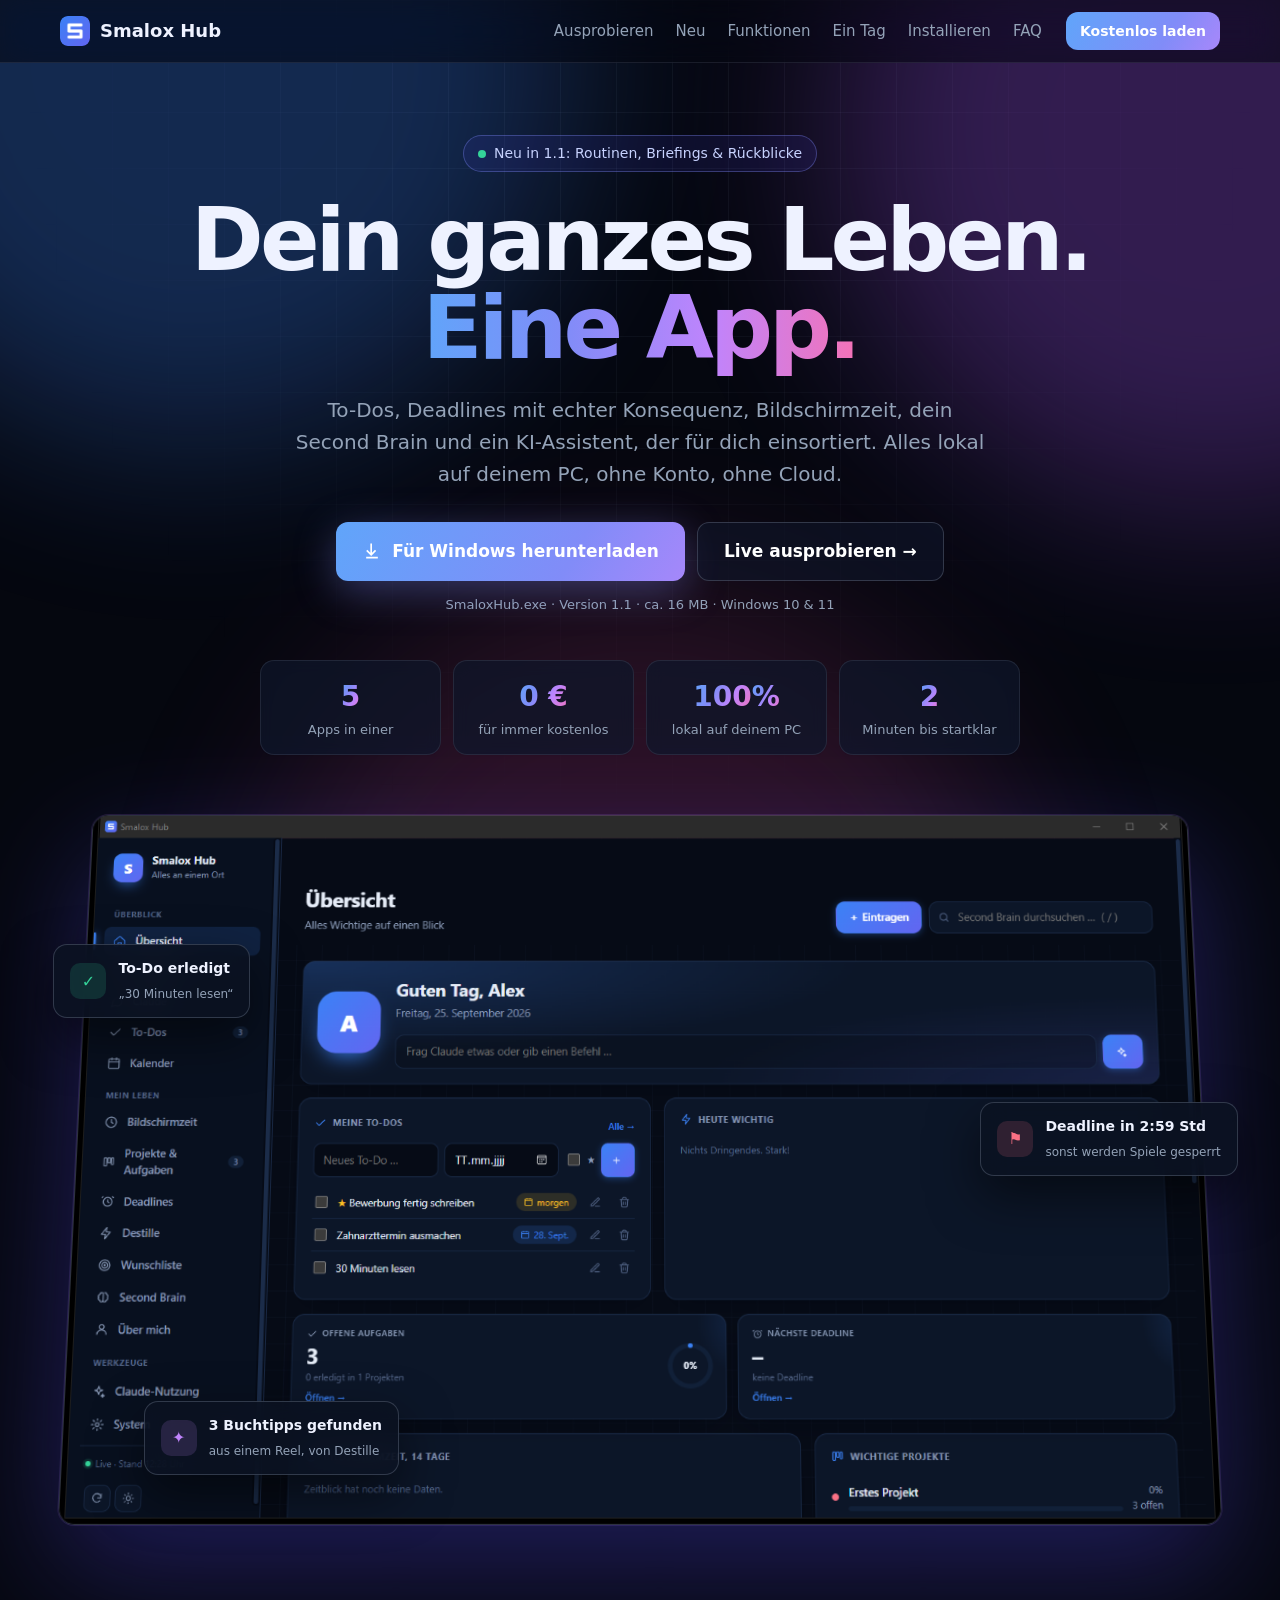
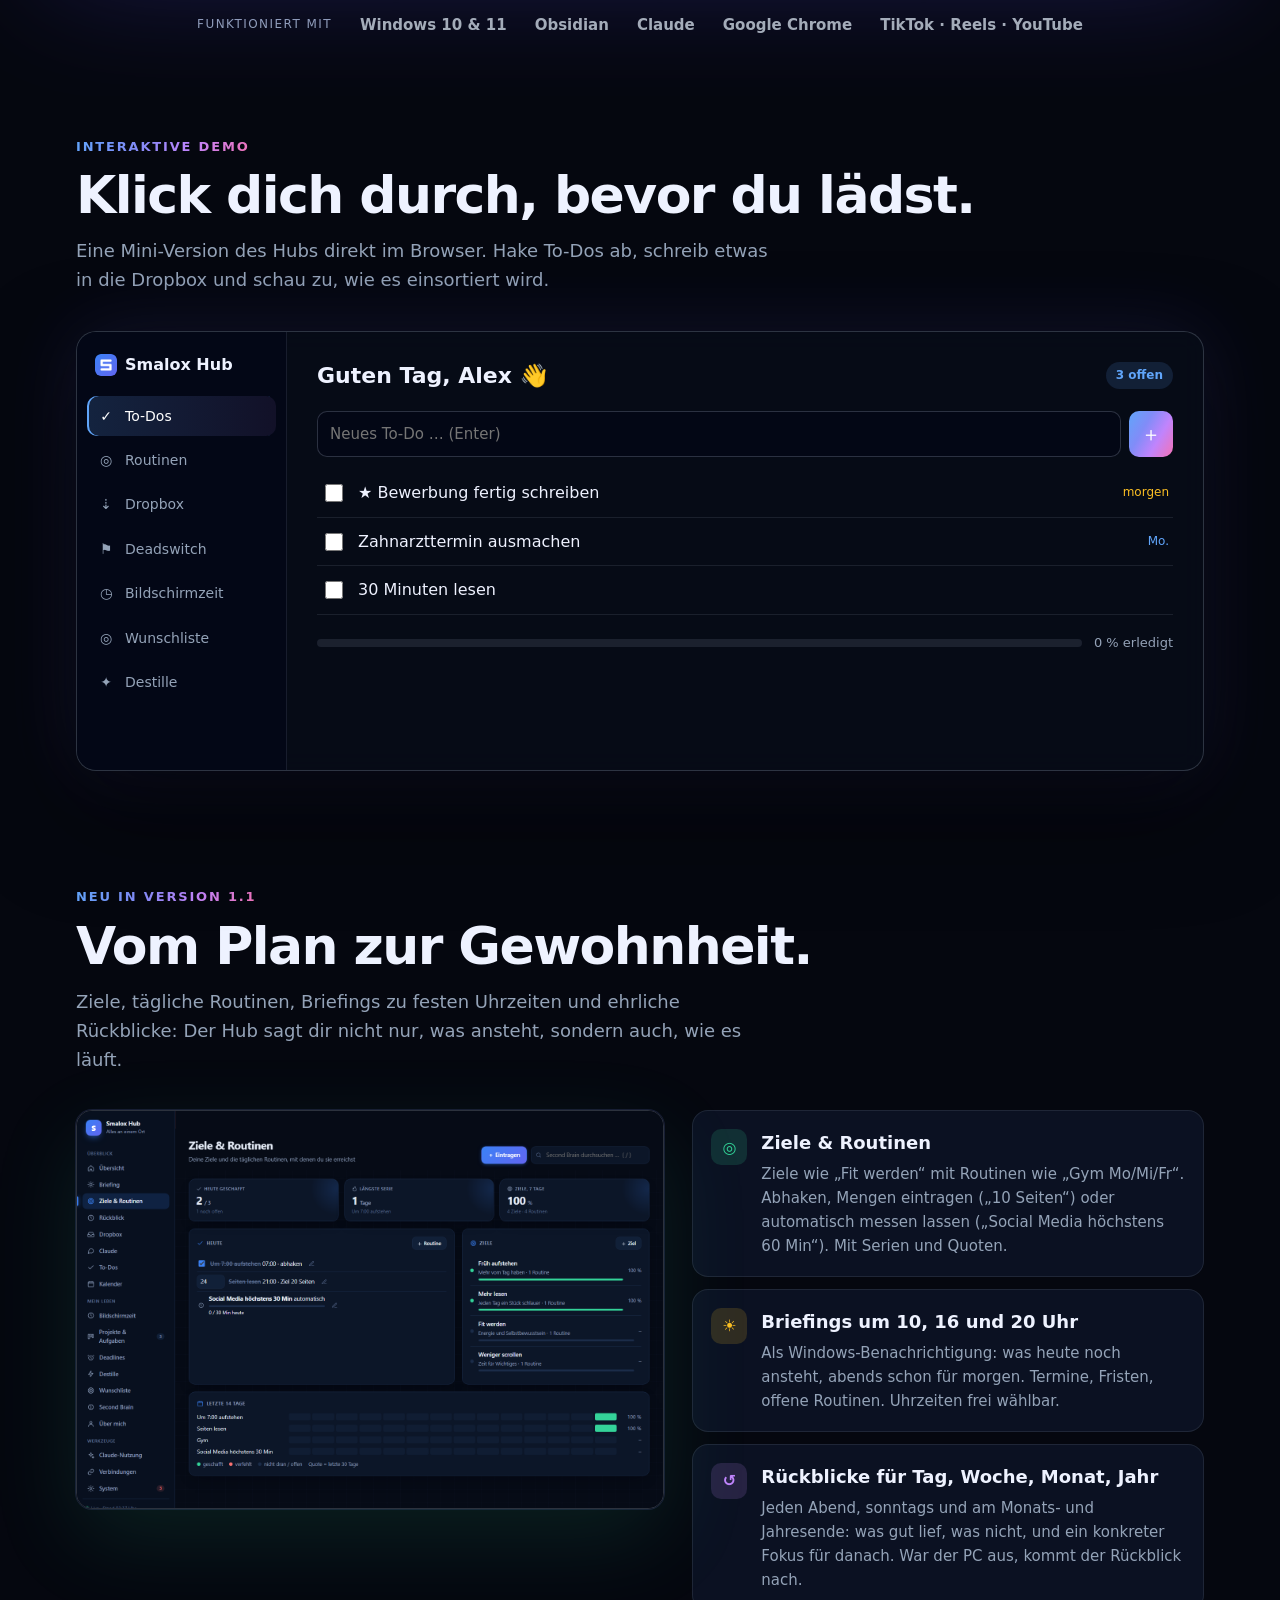
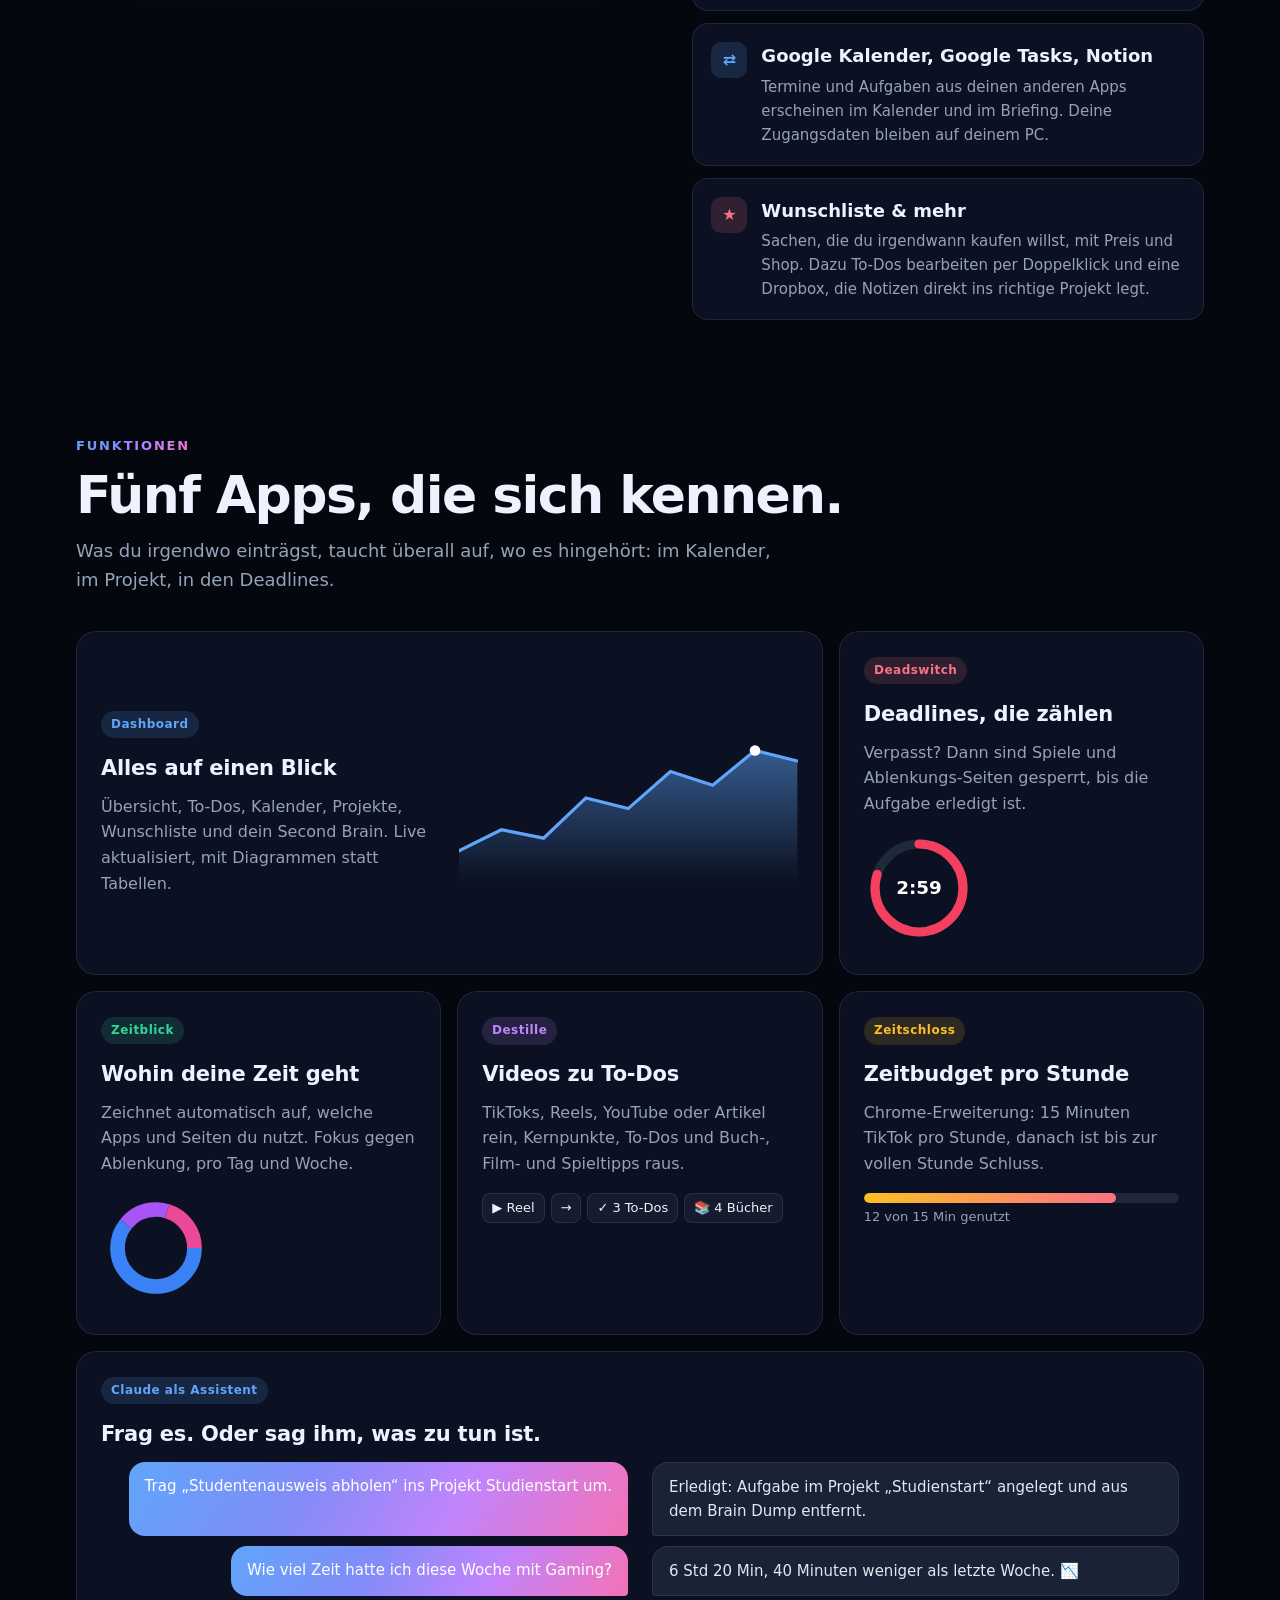
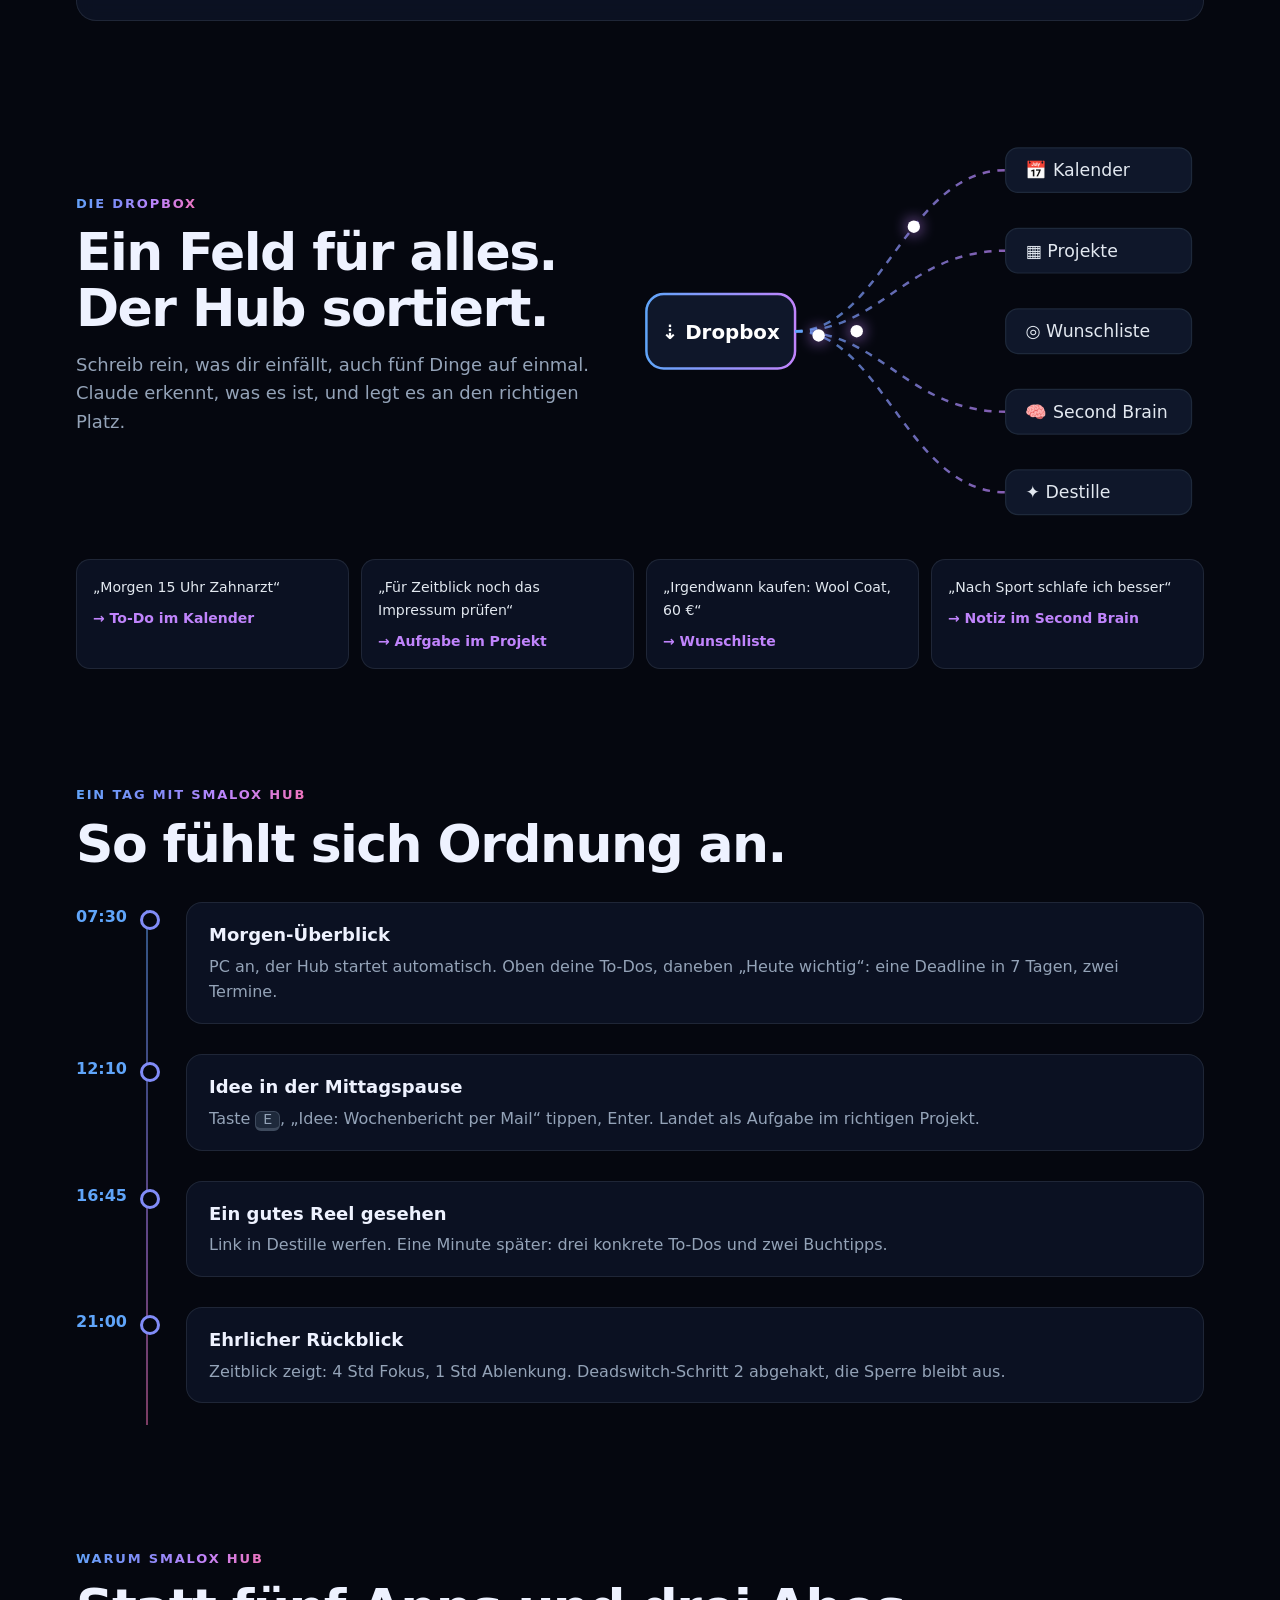
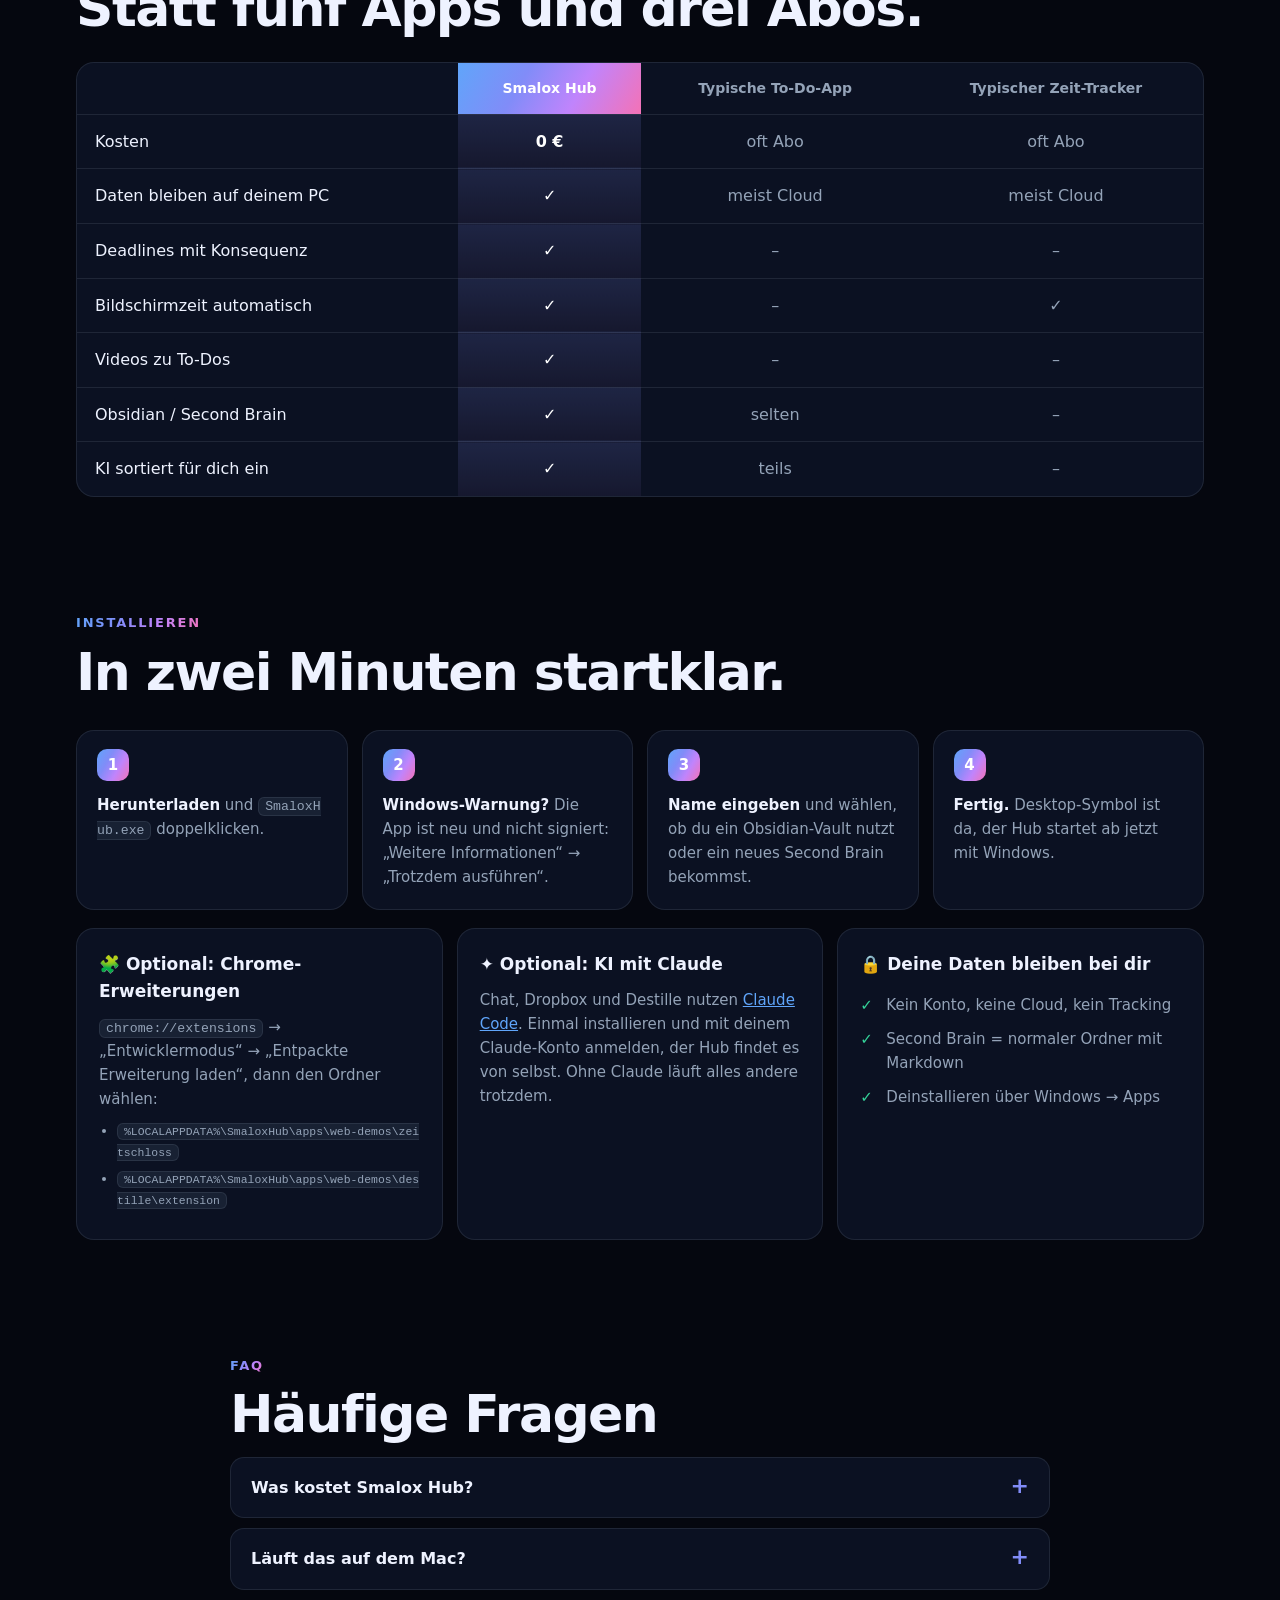
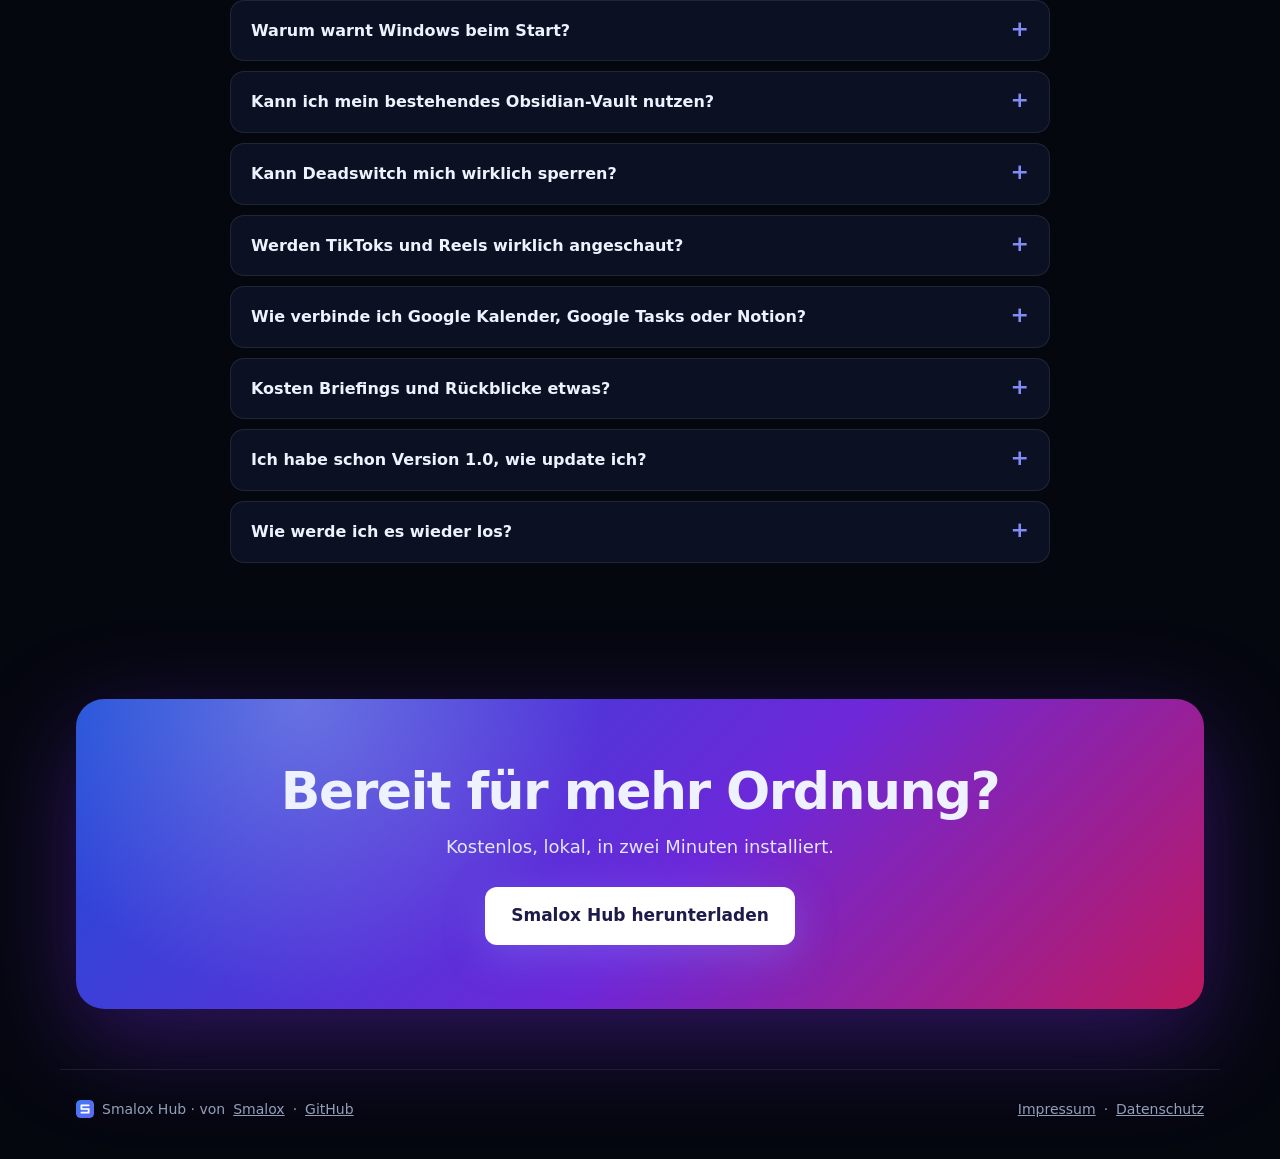
==== commit ca6307d4: "Merge pull request #2 from smaloxzs/version-1.1 Version 1.1" ====
--- a/docs/index.html
+++ b/docs/index.html
@@ -18,14 +18,14 @@
 
 <header class="kopf">
   <a class="marke" href="#"><img src="icon.png" alt="" width="30" height="30"><span>Smalox Hub</span></a>
-  <nav><a href="#demo">Ausprobieren</a><a href="#funktionen">Funktionen</a><a href="#tag">Ein Tag</a><a href="#installieren">Installieren</a><a href="#faq">FAQ</a></nav>
+  <nav><a href="#demo">Ausprobieren</a><a href="#neu">Neu</a><a href="#funktionen">Funktionen</a><a href="#tag">Ein Tag</a><a href="#installieren">Installieren</a><a href="#faq">FAQ</a></nav>
   <a class="knopf klein" href="#download">Kostenlos laden</a>
 </header>
 
 <main>
 <!-- ───────── Hero ───────── -->
 <section class="held">
-  <p class="etikett zeige"><span class="punkt-live"></span> Neu: Version 1.0 · kostenlos für Windows</p>
+  <p class="etikett zeige"><span class="punkt-live"></span> Neu in 1.1: Routinen, Briefings &amp; Rückblicke</p>
   <h1 class="zeige">Dein ganzes Leben.<br><span class="verlauf">Eine App.</span></h1>
   <p class="unter zeige">To-Dos, Deadlines mit echter Konsequenz, Bildschirmzeit, dein Second Brain und ein KI-Assistent, der für dich einsortiert. Alles lokal auf deinem PC, ohne Konto, ohne Cloud.</p>
   <div class="knoepfe zeige" id="download">
@@ -34,7 +34,7 @@
       Für Windows herunterladen</a>
     <a class="knopf geist gross" href="#demo">Live ausprobieren →</a>
   </div>
-  <p class="klein-info zeige">SmaloxHub.exe · ca. 16 MB · Windows 10 &amp; 11</p>
+  <p class="klein-info zeige">SmaloxHub.exe · Version 1.1 · ca. 16 MB · Windows 10 &amp; 11</p>
 
   <div class="zahlen zeige">
     <div><b data-zaehlen="5">5</b><span>Apps in einer</span></div>
@@ -66,6 +66,7 @@
     <aside class="demo-nav" role="tablist" aria-label="Demo-Bereiche">
       <div class="demo-marke"><img src="icon.png" alt="" width="22" height="22"> Smalox Hub</div>
       <button role="tab" aria-selected="true" data-tab="todos"><i>✓</i>To-Dos</button>
+      <button role="tab" data-tab="routinen"><i>◎</i>Routinen</button>
       <button role="tab" data-tab="dropbox"><i>⇣</i>Dropbox</button>
       <button role="tab" data-tab="deadswitch"><i>⚑</i>Deadswitch</button>
       <button role="tab" data-tab="zeit"><i>◷</i>Bildschirmzeit</button>
@@ -84,6 +85,20 @@
         </ul>
         <div class="fortschritt"><div class="balken"><i id="todo-balken"></i></div><span id="todo-prozent">0 % erledigt</span></div>
       </div>
+      <!-- Routinen -->
+      <div class="demo-seite" data-seite="routinen" role="tabpanel">
+        <div class="demo-kopf"><h3>Routinen heute</h3><span class="chip gruen" id="routinen-chip">2 / 4 geschafft</span></div>
+        <ul class="demo-liste" id="routinen-liste">
+          <li><label><input type="checkbox" checked><span>Vor 8 Uhr aufstehen</span></label><em class="gelb">🔥 6 Tage</em></li>
+          <li><label><input type="checkbox"><span>10 Seiten lesen</span></label><em>21:00</em></li>
+          <li><label><input type="checkbox"><span>Gym</span></label><em>17:00 · Mo/Mi/Fr</em></li>
+          <li class="auto"><label><input type="checkbox" disabled><span>Social Media höchstens 60 Min</span></label><em class="blau">misst Zeitblick: 34 Min</em></li>
+        </ul>
+        <p class="abschnitt">Ziele, letzte 7 Tage</p>
+        <div class="ziel-balken"><span>Früh aufstehen</span><div class="balken"><i style="width:86%"></i></div><b>86 %</b></div>
+        <div class="ziel-balken"><span>Mehr lesen</span><div class="balken"><i style="width:57%"></i></div><b>57 %</b></div>
+        <div class="ziel-balken"><span>Fit werden</span><div class="balken"><i style="width:67%"></i></div><b>67 %</b></div>
+      </div>
       <!-- Dropbox -->
       <div class="demo-seite" data-seite="dropbox" role="tabpanel">
         <div class="demo-kopf"><h3>Dropbox</h3><span class="chip">einfach reinschreiben</span></div>
@@ -124,12 +139,29 @@
       <!-- Destille -->
       <div class="demo-seite" data-seite="destille" role="tabpanel">
         <div class="demo-kopf"><h3>Aus einem Reel</h3><span class="chip lila">Destille</span></div>
-        <div class="reel"><div class="reel-bild">▶</div><div><b>„5 Bücher je nach Lebenslage“</b><small>Instagram · abgeschrieben + 6 Standbilder</small></div></div>
+        <div class="reel"><div class="reel-bild">▶</div><div><b>„5 Bücher je nach Lebenslage“</b><small>Instagram · aus Beschreibung und Seite ausgelesen</small></div></div>
         <p class="abschnitt">Empfehlungen</p>
         <div class="tags"><span>📚 Extreme Ownership</span><span>📚 The Power of Now</span><span>📚 Selbstbetrachtungen</span><span>📚 Can't Hurt Me</span></div>
         <p class="abschnitt">To-Dos</p>
         <ul class="demo-liste"><li><label><input type="checkbox"><span>„Extreme Ownership“ als Nächstes lesen</span></label><em>klein</em></li></ul>
       </div>
+    </div>
+  </div>
+</section>
+
+<!-- ───────── Neu in 1.1 ───────── -->
+<section id="neu" class="block">
+  <p class="vorzeile zeige">Neu in Version 1.1</p>
+  <h2 class="zeige">Vom Plan zur Gewohnheit.</h2>
+  <p class="block-unter zeige">Ziele, tägliche Routinen, Briefings zu festen Uhrzeiten und ehrliche Rückblicke: Der Hub sagt dir nicht nur, was ansteht, sondern auch, wie es läuft.</p>
+  <div class="neu-raster">
+    <figure class="neu-bild zeige"><img src="routinen.png" alt="Smalox Hub: Seite Ziele und Routinen mit Tages-Checkliste, Zielen und 14-Tage-Raster" width="1480" height="1000" loading="lazy"></figure>
+    <div class="neu-liste">
+      <div class="neu-punkt zeige"><span class="ik-rund gruen">◎</span><div><h3>Ziele &amp; Routinen</h3><p>Ziele wie „Fit werden“ mit Routinen wie „Gym Mo/Mi/Fr“. Abhaken, Mengen eintragen („10 Seiten“) oder automatisch messen lassen („Social Media höchstens 60 Min“). Mit Serien und Quoten.</p></div></div>
+      <div class="neu-punkt zeige"><span class="ik-rund gelb">☀</span><div><h3>Briefings um 10, 16 und 20 Uhr</h3><p>Als Windows-Benachrichtigung: was heute noch ansteht, abends schon für morgen. Termine, Fristen, offene Routinen. Uhrzeiten frei wählbar.</p></div></div>
+      <div class="neu-punkt zeige"><span class="ik-rund lila">↺</span><div><h3>Rückblicke für Tag, Woche, Monat, Jahr</h3><p>Jeden Abend, sonntags und am Monats- und Jahresende: was gut lief, was nicht, und ein konkreter Fokus für danach. War der PC aus, kommt der Rückblick nach.</p></div></div>
+      <div class="neu-punkt zeige"><span class="ik-rund blau">⇄</span><div><h3>Google Kalender, Google Tasks, Notion</h3><p>Termine und Aufgaben aus deinen anderen Apps erscheinen im Kalender und im Briefing. Deine Zugangsdaten bleiben auf deinem PC.</p></div></div>
+      <div class="neu-punkt zeige"><span class="ik-rund rot">★</span><div><h3>Wunschliste &amp; mehr</h3><p>Sachen, die du irgendwann kaufen willst, mit Preis und Shop. Dazu To-Dos bearbeiten per Doppelklick und eine Dropbox, die Notizen direkt ins richtige Projekt legt.</p></div></div>
     </div>
   </div>
 </section>
@@ -271,6 +303,9 @@
   <details class="zeige"><summary>Kann ich mein bestehendes Obsidian-Vault nutzen?</summary><p>Ja, beim ersten Start wählst du den Ordner. Projekte in <code>02 Projekte/Wichtig</code>, <code>Mittel wichtig</code>, <code>Unwichtig</code>, Aufgaben als <code>- [ ]</code>, Daily Notes in <code>05 Daily Notes</code>. Ohne Vault bekommst du eine passende Vorlage.</p></details>
   <details class="zeige"><summary>Kann Deadswitch mich wirklich sperren?</summary><p>Ja, das ist der Sinn. Verpasst du eine Deadline, beendet Deadswitch Spiele und sperrt (mit Zeitschloss) Ablenkungs-Seiten, bis du die Aufgabe mit Nachweis erledigst. Lege Deadlines bewusst an.</p></details>
   <details class="zeige"><summary>Werden TikToks und Reels wirklich angeschaut?</summary><p>Die .exe liest Titel, Beschreibung und Seite. Die volle Video-Auswertung (Ton abschreiben, Standbilder) braucht große Zusatzpakete und ist deshalb nicht enthalten.</p></details>
+  <details class="zeige"><summary>Wie verbinde ich Google Kalender, Google Tasks oder Notion?</summary><p>Im Hub unter „Verbindungen“ steht für jede App eine Schritt-für-Schritt-Anleitung. Google Kalender über die geheime iCal-Adresse (1 Minute), Notion über ein Integrations-Token (3 Minuten), Google Tasks über einen eigenen kostenlosen Google-Zugang (ca. 10 Minuten). Alle drei werden nur gelesen.</p></details>
+  <details class="zeige"><summary>Kosten Briefings und Rückblicke etwas?</summary><p>Briefings nicht, sie werden direkt aus deinen Daten gebaut. Rückblicke schreibt Claude über dein eigenes Claude-Konto (der tägliche mit dem günstigen Modell). Ohne Claude bekommst du einen Rückblick aus den reinen Zahlen.</p></details>
+  <details class="zeige"><summary>Ich habe schon Version 1.0, wie update ich?</summary><p>Einfach die neue SmaloxHub.exe herunterladen und doppelklicken. Sie ersetzt die alte Version, deine To-Dos, Deadlines und Einstellungen bleiben erhalten.</p></details>
   <details class="zeige"><summary>Wie werde ich es wieder los?</summary><p>Windows-Einstellungen → Apps → „Smalox Hub“ → Deinstallieren. Du wählst, ob deine Daten bleiben. Dein Second-Brain-Ordner wird nie gelöscht.</p></details>
 </section>
 
--- a/docs/style.css
+++ b/docs/style.css
@@ -167,6 +167,20 @@
 .tags { display: flex; flex-wrap: wrap; gap: 8px; }
 .tags span { background: rgba(192, 132, 252, .1); border: 1px solid rgba(192, 132, 252, .3); border-radius: 99px; padding: 5px 12px; font-size: 13px; }
 
+/* Neu in 1.1 */
+.neu-raster { display: grid; grid-template-columns: 1.15fr 1fr; gap: 28px; align-items: start; }
+.neu-bild { margin: 0; position: sticky; top: 90px; }
+.neu-bild img { width: 100%; height: auto; border-radius: 16px; border: 1px solid var(--line-hell); box-shadow: 0 30px 90px rgba(52, 211, 153, .12), 0 0 0 1px rgba(129, 140, 248, .15); }
+.neu-liste { display: flex; flex-direction: column; gap: 12px; }
+.neu-punkt { display: flex; gap: 14px; background: var(--panel); border: 1px solid var(--line); border-radius: 16px; padding: 18px; }
+.neu-punkt h3 { margin: 0 0 4px; font-size: 18px; }
+.neu-punkt p { margin: 0; color: var(--muted); font-size: 15px; }
+.ik-rund.gelb { background: rgba(251, 191, 36, .15); color: var(--gelb); }
+.ik-rund.blau { background: rgba(96, 165, 250, .15); color: var(--blau); }
+.ziel-balken { display: grid; grid-template-columns: 130px 1fr 44px; gap: 12px; align-items: center; margin: 8px 0; font-size: 14px; }
+.ziel-balken b { text-align: right; font-size: 13px; }
+.demo-liste li.auto span { color: var(--muted); }
+
 /* Bento */
 .bento { display: grid; grid-template-columns: repeat(3, 1fr); gap: 16px; }
 .kachel { position: relative; background: var(--panel); border: 1px solid var(--line); border-radius: 20px; padding: 24px; overflow: hidden;
@@ -275,6 +289,8 @@
 .zeige.sichtbar { opacity: 1; transform: none; }
 
 @media (max-width: 960px) {
+  .neu-raster { grid-template-columns: 1fr; }
+  .neu-bild { position: static; }
   .bento { grid-template-columns: 1fr 1fr; }
   .gross-k, .breit-k { grid-column: span 2; }
   .schritte { grid-template-columns: 1fr 1fr; }
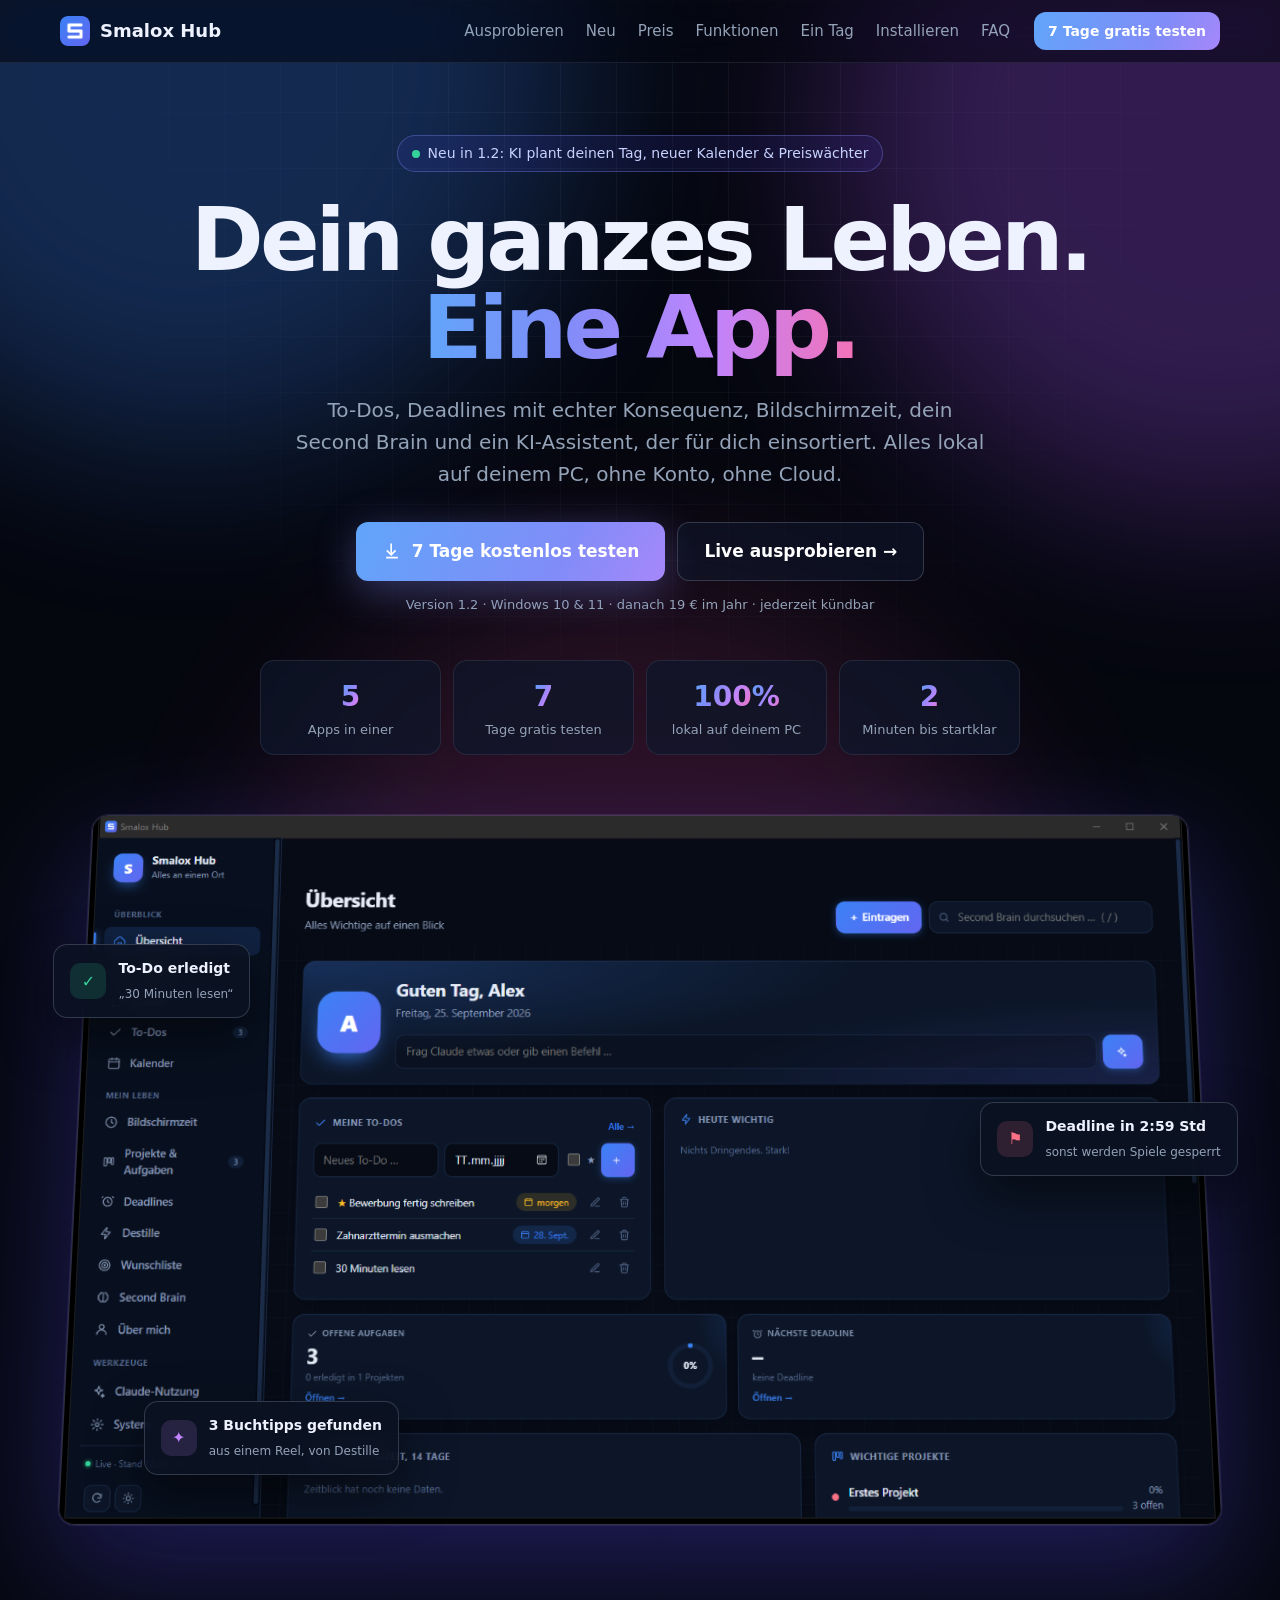
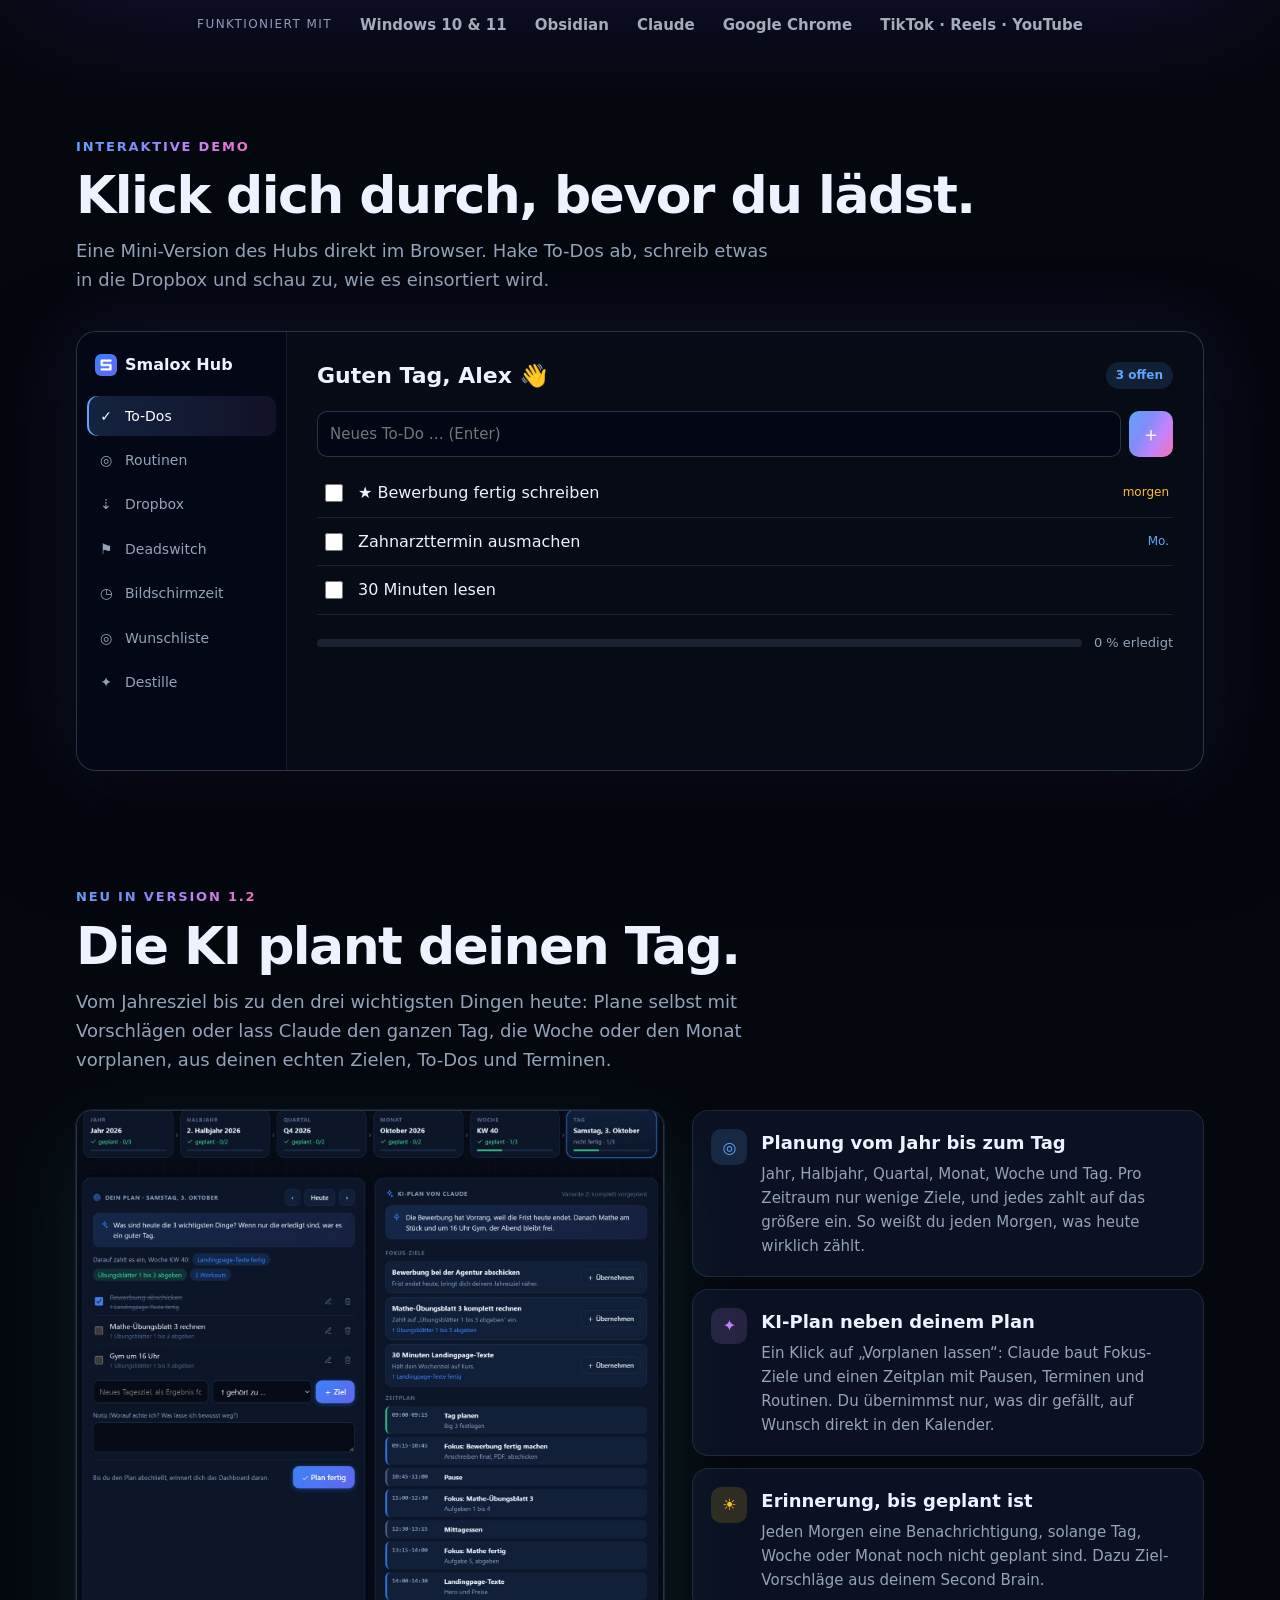
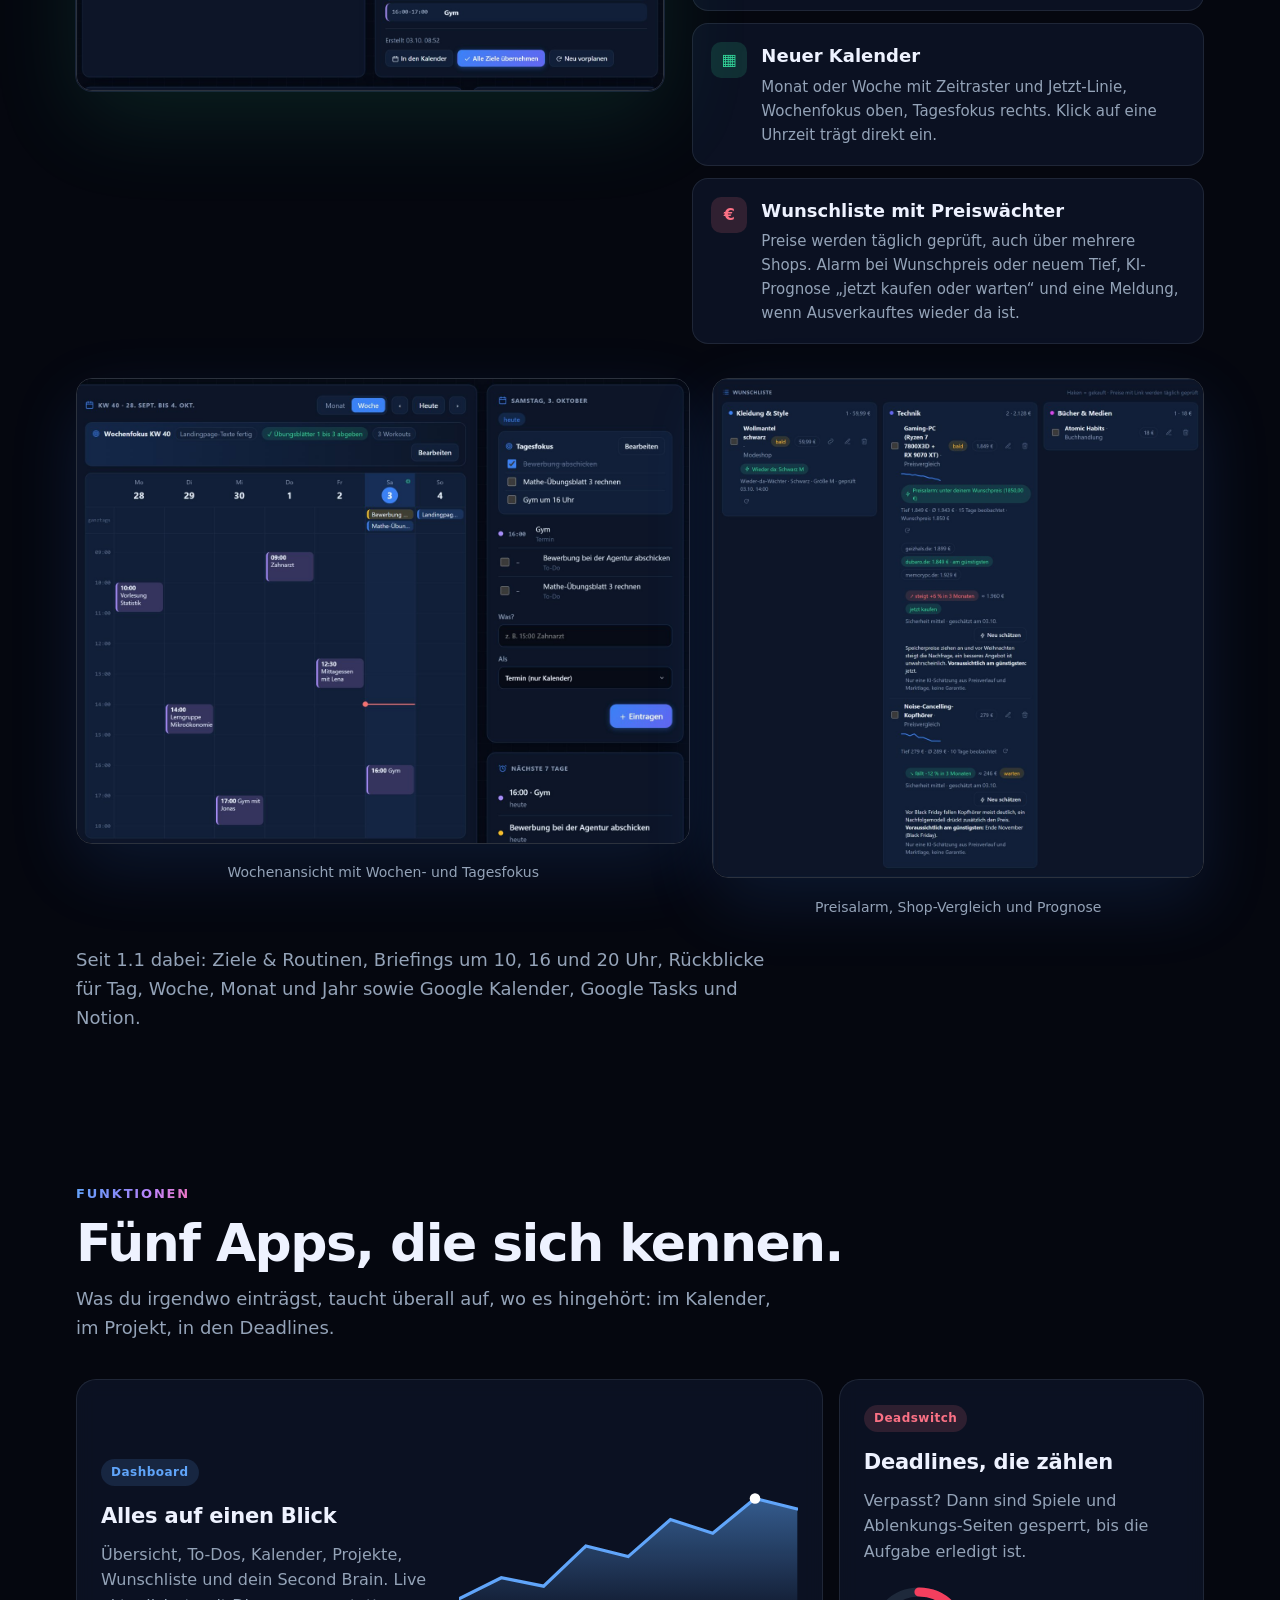
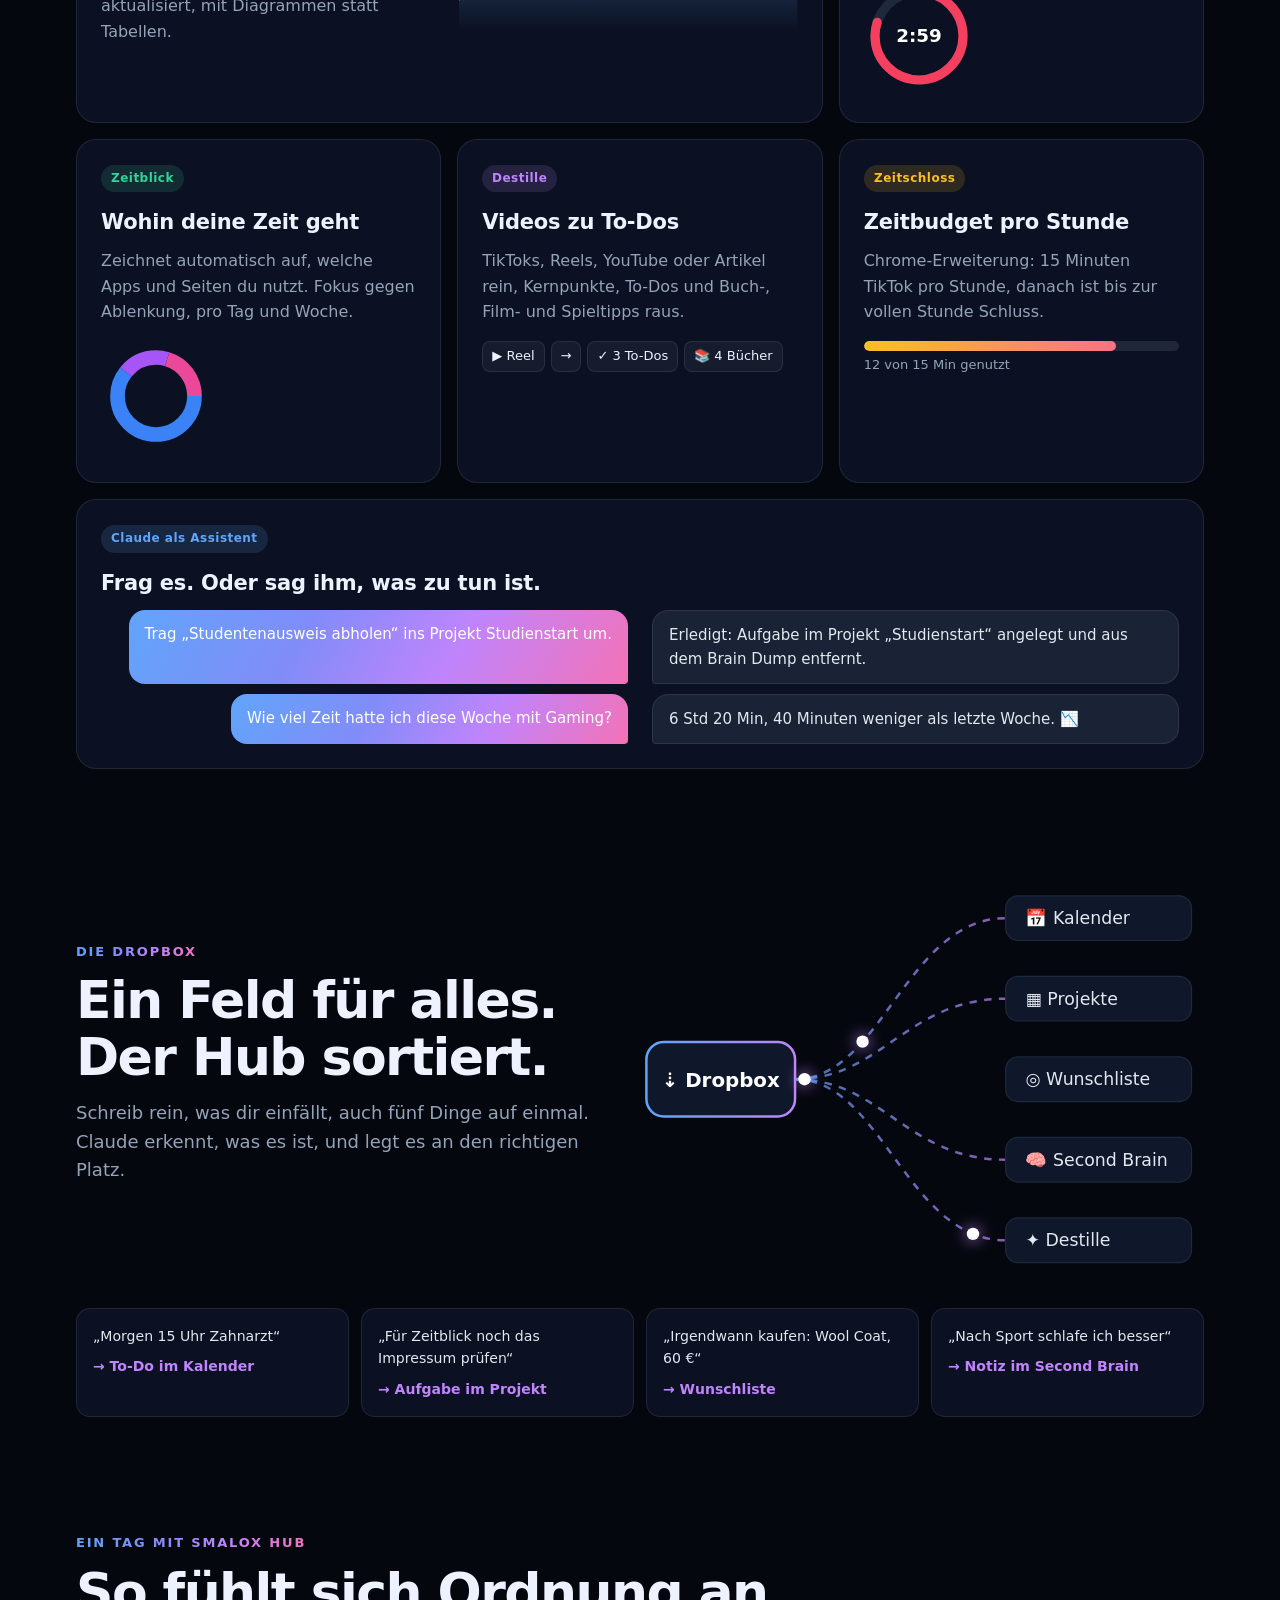
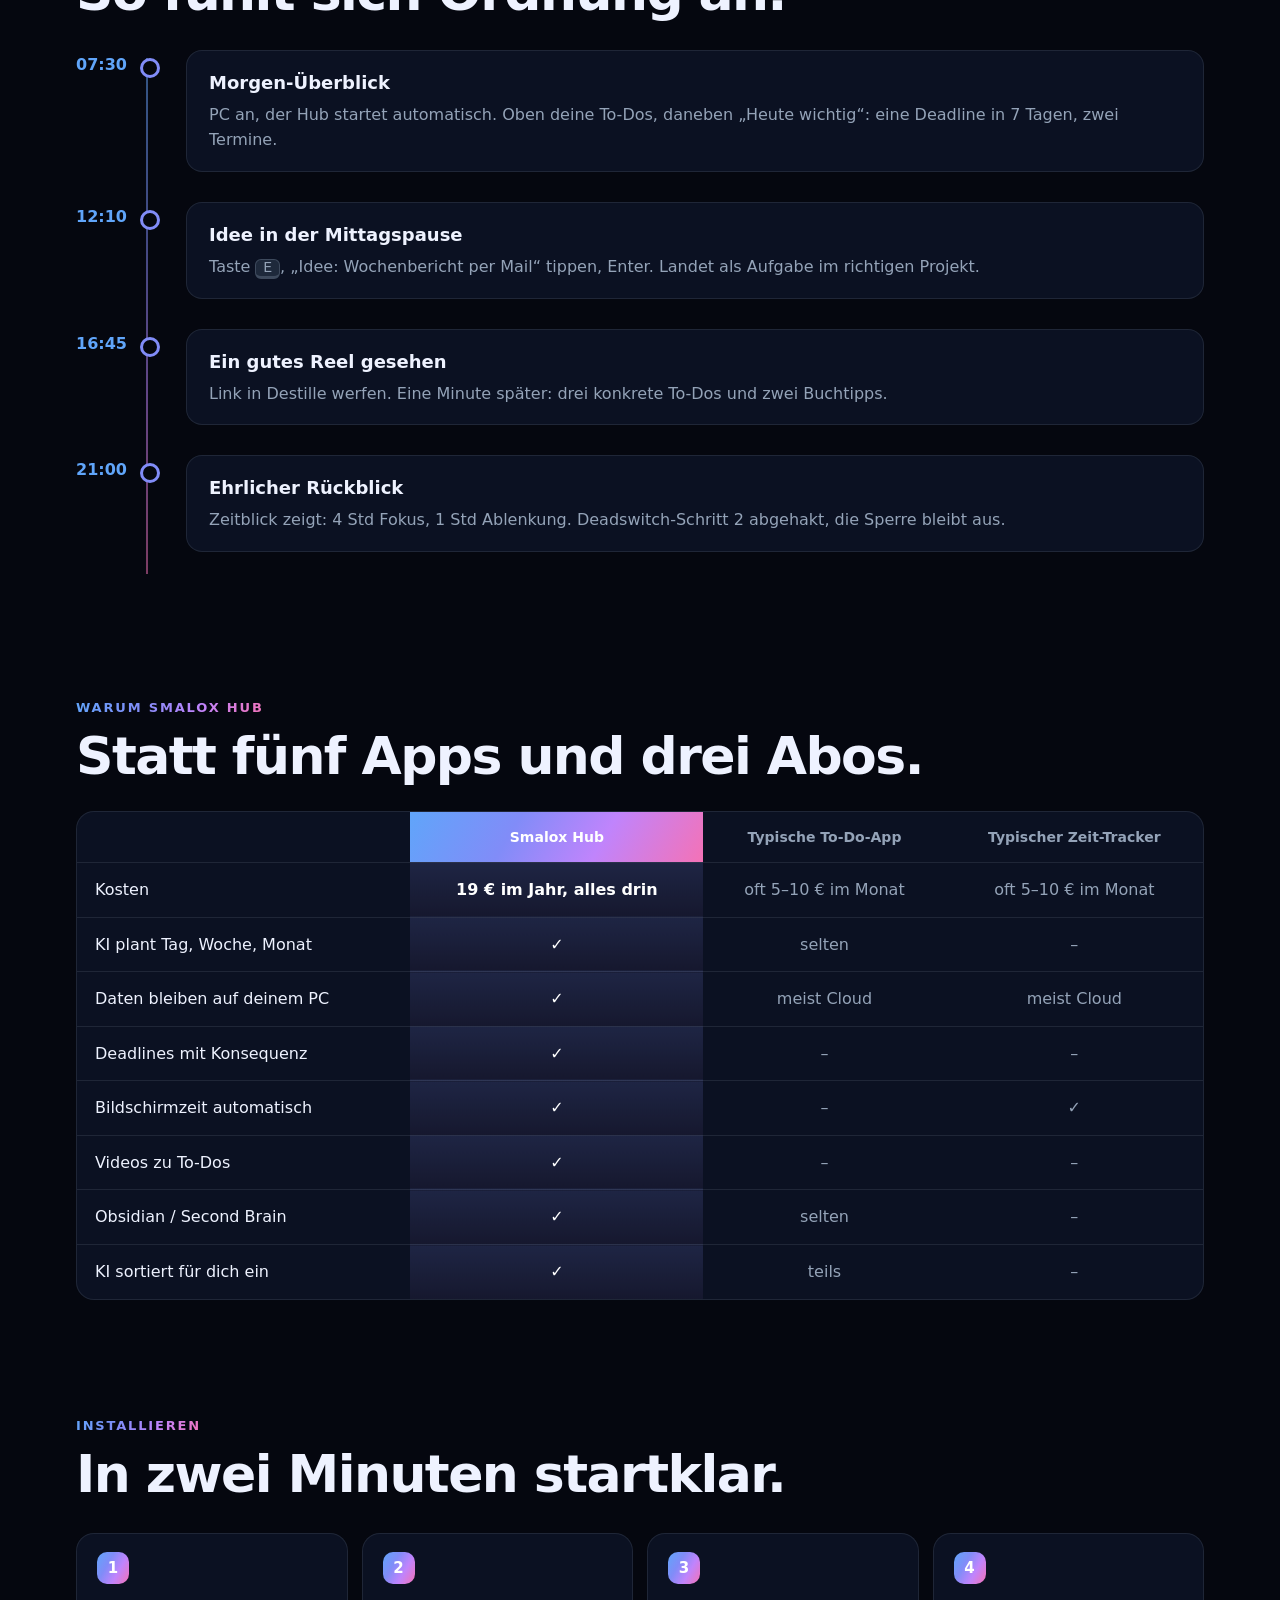
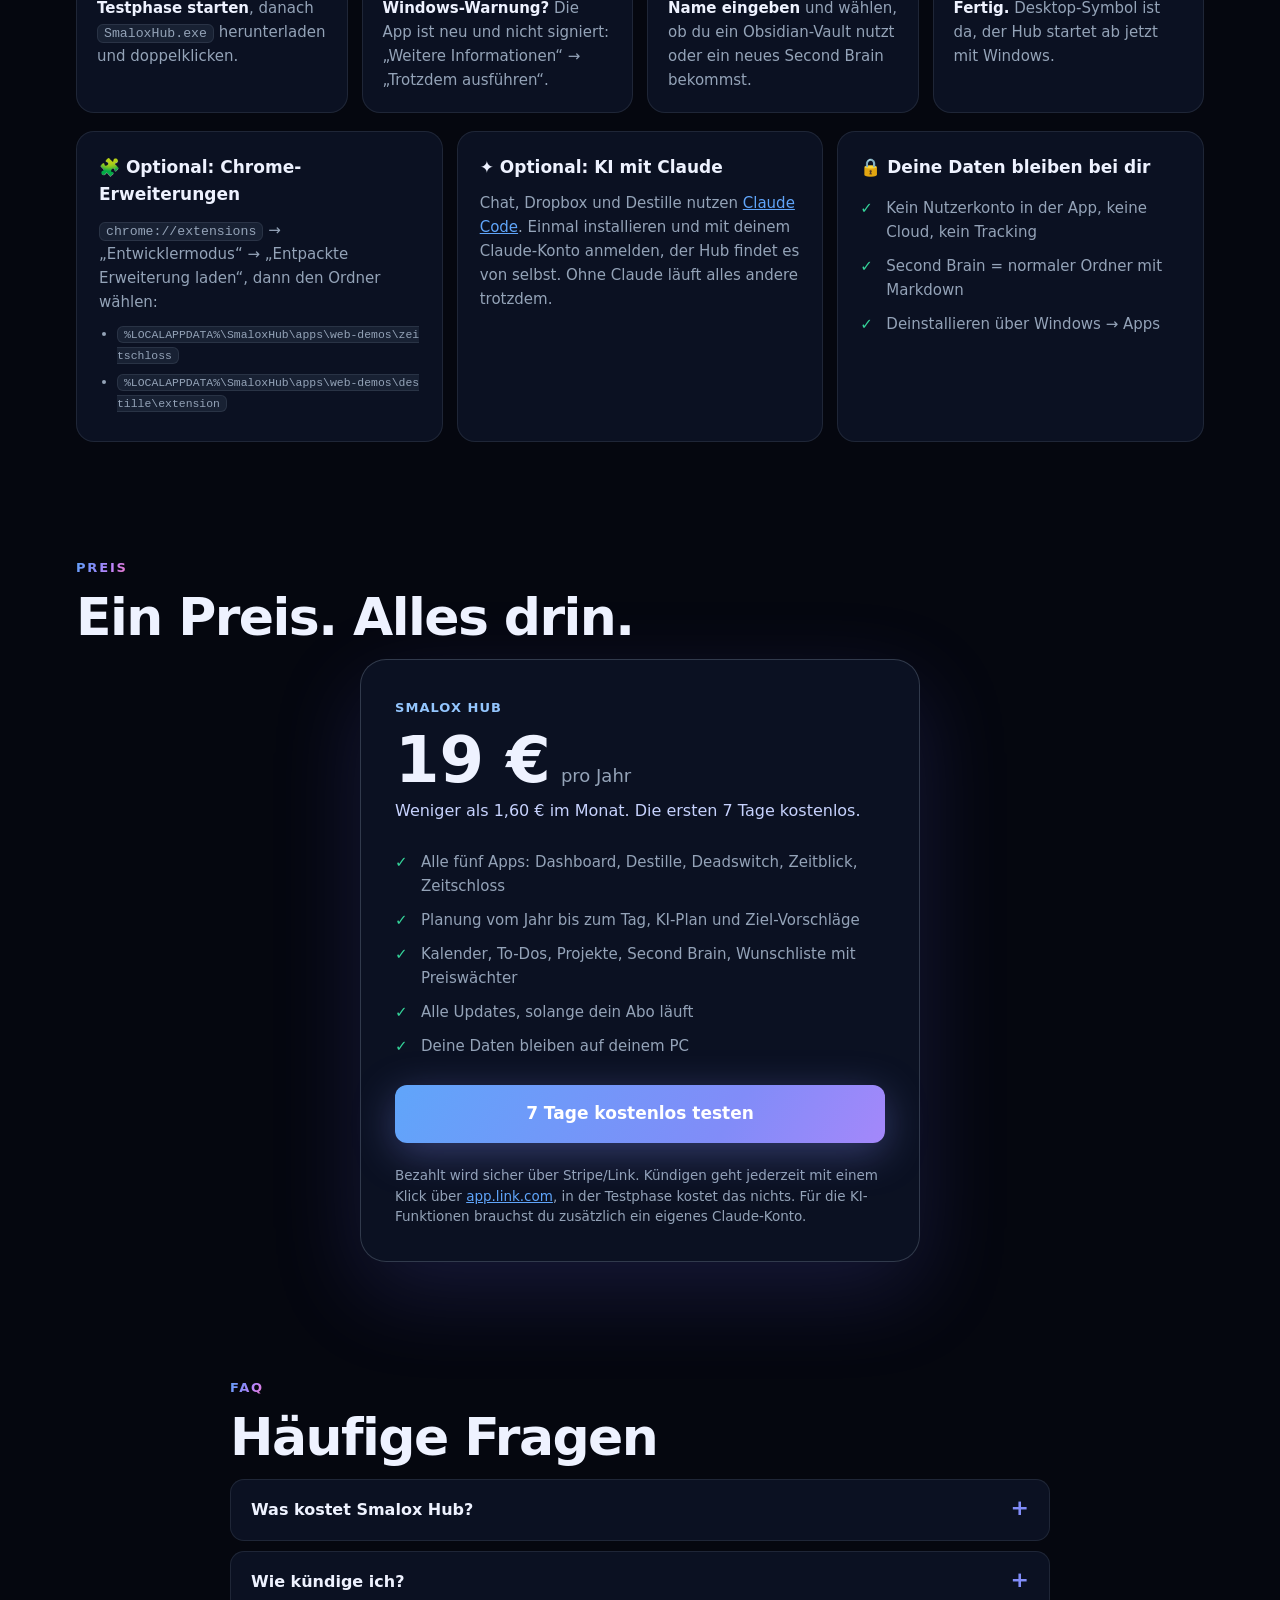
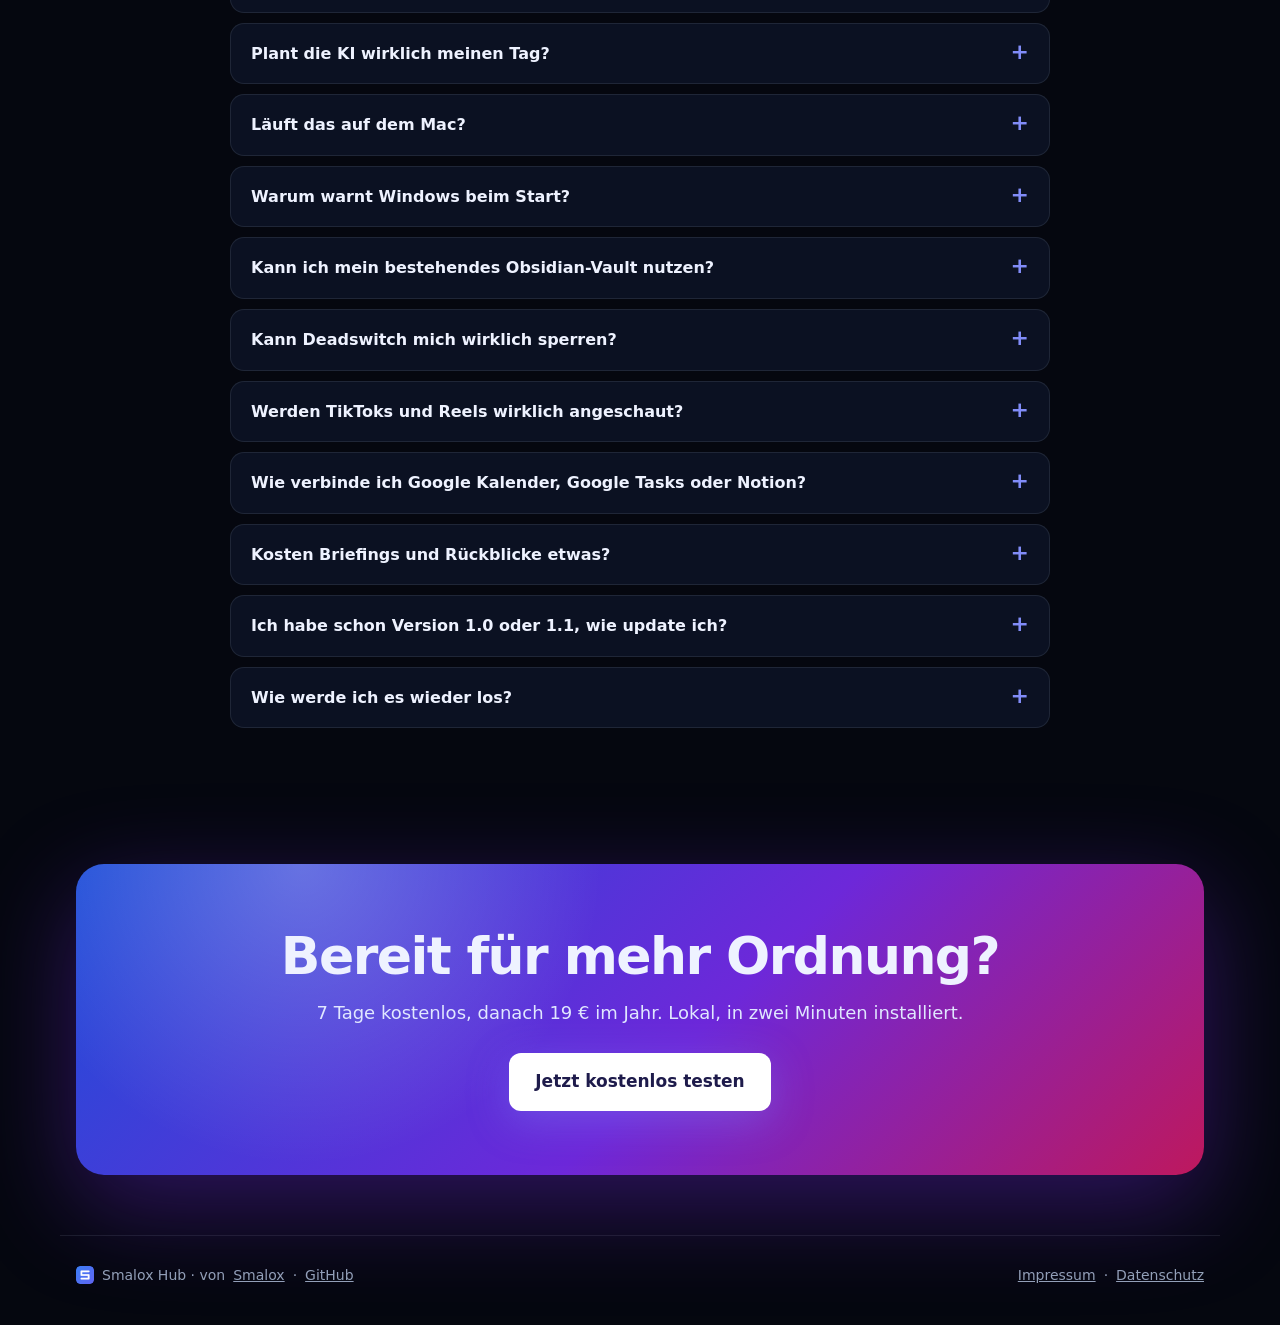
==== commit bbd7c3d7: "Version 1.2: Planung mit KI-Plan, neuer Kalender, Preiswächter; Website auf 19 €/Jahr mit 7 Tagen Te" ====
--- a/docs/index.html
+++ b/docs/index.html
@@ -4,11 +4,11 @@
 <meta charset="utf-8">
 <meta name="viewport" content="width=device-width, initial-scale=1">
 <title>Smalox Hub – dein Leben an einem Ort</title>
-<meta name="description" content="Smalox Hub: kostenlose Windows-App für To-Dos, Deadlines mit Konsequenz, Bildschirmzeit, Second Brain, Links zu To-Dos und KI-Assistent. Alles lokal auf deinem PC.">
+<meta name="description" content="Smalox Hub: Windows-App für Planung vom Jahr bis zum Tag, To-Dos, Kalender, Deadlines mit Konsequenz, Bildschirmzeit, Second Brain und KI, die deinen Tag vorplant. Alles lokal auf deinem PC. 7 Tage kostenlos testen.">
 <meta name="robots" content="noindex">
 <meta name="theme-color" content="#05070f">
 <meta property="og:title" content="Smalox Hub – dein Leben an einem Ort">
-<meta property="og:description" content="To-Dos, Deadlines, Bildschirmzeit, Second Brain und KI in einer kostenlosen Windows-App.">
+<meta property="og:description" content="Planung, To-Dos, Kalender, Deadlines, Bildschirmzeit, Second Brain und KI in einer Windows-App. 7 Tage kostenlos testen.">
 <meta property="og:image" content="vorschau.png">
 <link rel="icon" href="icon.png">
 <link rel="stylesheet" href="style.css">
@@ -18,27 +18,27 @@
 
 <header class="kopf">
   <a class="marke" href="#"><img src="icon.png" alt="" width="30" height="30"><span>Smalox Hub</span></a>
-  <nav><a href="#demo">Ausprobieren</a><a href="#neu">Neu</a><a href="#funktionen">Funktionen</a><a href="#tag">Ein Tag</a><a href="#installieren">Installieren</a><a href="#faq">FAQ</a></nav>
-  <a class="knopf klein" href="#download">Kostenlos laden</a>
+  <nav><a href="#demo">Ausprobieren</a><a href="#neu">Neu</a><a href="#preis">Preis</a><a href="#funktionen">Funktionen</a><a href="#tag">Ein Tag</a><a href="#installieren">Installieren</a><a href="#faq">FAQ</a></nav>
+  <a class="knopf klein" href="#preis" data-kauf>7 Tage gratis testen</a>
 </header>
 
 <main>
 <!-- ───────── Hero ───────── -->
 <section class="held">
-  <p class="etikett zeige"><span class="punkt-live"></span> Neu in 1.1: Routinen, Briefings &amp; Rückblicke</p>
+  <p class="etikett zeige"><span class="punkt-live"></span> Neu in 1.2: KI plant deinen Tag, neuer Kalender &amp; Preiswächter</p>
   <h1 class="zeige">Dein ganzes Leben.<br><span class="verlauf">Eine App.</span></h1>
   <p class="unter zeige">To-Dos, Deadlines mit echter Konsequenz, Bildschirmzeit, dein Second Brain und ein KI-Assistent, der für dich einsortiert. Alles lokal auf deinem PC, ohne Konto, ohne Cloud.</p>
   <div class="knoepfe zeige" id="download">
-    <a class="knopf gross" href="https://github.com/smaloxzs/smalox-hub/releases/latest/download/SmaloxHub.exe">
+    <a class="knopf gross" href="#preis" data-kauf>
       <svg viewBox="0 0 24 24" width="20" height="20" aria-hidden="true"><path fill="currentColor" d="M12 3v11.2l3.6-3.6 1.4 1.4-6 6-6-6 1.4-1.4 3.6 3.6V3zM5 19h14v2H5z"/></svg>
-      Für Windows herunterladen</a>
+      7 Tage kostenlos testen</a>
     <a class="knopf geist gross" href="#demo">Live ausprobieren →</a>
   </div>
-  <p class="klein-info zeige">SmaloxHub.exe · Version 1.1 · ca. 16 MB · Windows 10 &amp; 11</p>
+  <p class="klein-info zeige">Version 1.2 · Windows 10 &amp; 11 · danach 19 € im Jahr · jederzeit kündbar</p>
 
   <div class="zahlen zeige">
     <div><b data-zaehlen="5">5</b><span>Apps in einer</span></div>
-    <div><b>0 €</b><span>für immer kostenlos</span></div>
+    <div><b data-zaehlen="7">7</b><span>Tage gratis testen</span></div>
     <div><b data-zaehlen="100">100</b><b>%</b><span>lokal auf deinem PC</span></div>
     <div><b data-zaehlen="2">2</b><span>Minuten bis startklar</span></div>
   </div>
@@ -149,21 +149,26 @@
   </div>
 </section>
 
-<!-- ───────── Neu in 1.1 ───────── -->
+<!-- ───────── Neu in 1.2 ───────── -->
 <section id="neu" class="block">
-  <p class="vorzeile zeige">Neu in Version 1.1</p>
-  <h2 class="zeige">Vom Plan zur Gewohnheit.</h2>
-  <p class="block-unter zeige">Ziele, tägliche Routinen, Briefings zu festen Uhrzeiten und ehrliche Rückblicke: Der Hub sagt dir nicht nur, was ansteht, sondern auch, wie es läuft.</p>
+  <p class="vorzeile zeige">Neu in Version 1.2</p>
+  <h2 class="zeige">Die KI plant deinen Tag.</h2>
+  <p class="block-unter zeige">Vom Jahresziel bis zu den drei wichtigsten Dingen heute: Plane selbst mit Vorschlägen oder lass Claude den ganzen Tag, die Woche oder den Monat vorplanen, aus deinen echten Zielen, To-Dos und Terminen.</p>
   <div class="neu-raster">
-    <figure class="neu-bild zeige"><img src="routinen.png" alt="Smalox Hub: Seite Ziele und Routinen mit Tages-Checkliste, Zielen und 14-Tage-Raster" width="1480" height="1000" loading="lazy"></figure>
+    <figure class="neu-bild zeige"><img src="planung.jpg" alt="Smalox Hub: Seite Planung, links der eigene Tagesplan, rechts der KI-Plan mit Fokus-Zielen und Zeitplan" width="1480" height="1461" loading="lazy"></figure>
     <div class="neu-liste">
-      <div class="neu-punkt zeige"><span class="ik-rund gruen">◎</span><div><h3>Ziele &amp; Routinen</h3><p>Ziele wie „Fit werden“ mit Routinen wie „Gym Mo/Mi/Fr“. Abhaken, Mengen eintragen („10 Seiten“) oder automatisch messen lassen („Social Media höchstens 60 Min“). Mit Serien und Quoten.</p></div></div>
-      <div class="neu-punkt zeige"><span class="ik-rund gelb">☀</span><div><h3>Briefings um 10, 16 und 20 Uhr</h3><p>Als Windows-Benachrichtigung: was heute noch ansteht, abends schon für morgen. Termine, Fristen, offene Routinen. Uhrzeiten frei wählbar.</p></div></div>
-      <div class="neu-punkt zeige"><span class="ik-rund lila">↺</span><div><h3>Rückblicke für Tag, Woche, Monat, Jahr</h3><p>Jeden Abend, sonntags und am Monats- und Jahresende: was gut lief, was nicht, und ein konkreter Fokus für danach. War der PC aus, kommt der Rückblick nach.</p></div></div>
-      <div class="neu-punkt zeige"><span class="ik-rund blau">⇄</span><div><h3>Google Kalender, Google Tasks, Notion</h3><p>Termine und Aufgaben aus deinen anderen Apps erscheinen im Kalender und im Briefing. Deine Zugangsdaten bleiben auf deinem PC.</p></div></div>
-      <div class="neu-punkt zeige"><span class="ik-rund rot">★</span><div><h3>Wunschliste &amp; mehr</h3><p>Sachen, die du irgendwann kaufen willst, mit Preis und Shop. Dazu To-Dos bearbeiten per Doppelklick und eine Dropbox, die Notizen direkt ins richtige Projekt legt.</p></div></div>
+      <div class="neu-punkt zeige"><span class="ik-rund blau">◎</span><div><h3>Planung vom Jahr bis zum Tag</h3><p>Jahr, Halbjahr, Quartal, Monat, Woche und Tag. Pro Zeitraum nur wenige Ziele, und jedes zahlt auf das größere ein. So weißt du jeden Morgen, was heute wirklich zählt.</p></div></div>
+      <div class="neu-punkt zeige"><span class="ik-rund lila">✦</span><div><h3>KI-Plan neben deinem Plan</h3><p>Ein Klick auf „Vorplanen lassen“: Claude baut Fokus-Ziele und einen Zeitplan mit Pausen, Terminen und Routinen. Du übernimmst nur, was dir gefällt, auf Wunsch direkt in den Kalender.</p></div></div>
+      <div class="neu-punkt zeige"><span class="ik-rund gelb">☀</span><div><h3>Erinnerung, bis geplant ist</h3><p>Jeden Morgen eine Benachrichtigung, solange Tag, Woche oder Monat noch nicht geplant sind. Dazu Ziel-Vorschläge aus deinem Second Brain.</p></div></div>
+      <div class="neu-punkt zeige"><span class="ik-rund gruen">▦</span><div><h3>Neuer Kalender</h3><p>Monat oder Woche mit Zeitraster und Jetzt-Linie, Wochenfokus oben, Tagesfokus rechts. Klick auf eine Uhrzeit trägt direkt ein.</p></div></div>
+      <div class="neu-punkt zeige"><span class="ik-rund rot">€</span><div><h3>Wunschliste mit Preiswächter</h3><p>Preise werden täglich geprüft, auch über mehrere Shops. Alarm bei Wunschpreis oder neuem Tief, KI-Prognose „jetzt kaufen oder warten“ und eine Meldung, wenn Ausverkauftes wieder da ist.</p></div></div>
     </div>
   </div>
+  <div class="neu-zwei">
+    <figure class="neu-bild-flach zeige"><img src="kalender.jpg" alt="Smalox Hub: Wochenkalender mit Zeitraster, Wochenfokus und Tagesfokus" width="1480" height="1120" loading="lazy"><figcaption>Wochenansicht mit Wochen- und Tagesfokus</figcaption></figure>
+    <figure class="neu-bild-flach zeige"><img src="wunschliste.jpg" alt="Smalox Hub: Wunschliste mit Preisalarm, Shop-Vergleich und Preisprognose" width="1200" height="1220" loading="lazy"><figcaption>Preisalarm, Shop-Vergleich und Prognose</figcaption></figure>
+  </div>
+  <p class="block-unter zeige" style="margin-top:28px">Seit 1.1 dabei: Ziele &amp; Routinen, Briefings um 10, 16 und 20 Uhr, Rückblicke für Tag, Woche, Monat und Jahr sowie Google Kalender, Google Tasks und Notion.</p>
 </section>
 
 <!-- ───────── Bento-Funktionen ───────── -->
@@ -260,7 +265,8 @@
     <table class="vergleich">
       <thead><tr><th></th><th class="wir">Smalox Hub</th><th>Typische To-Do-App</th><th>Typischer Zeit-Tracker</th></tr></thead>
       <tbody>
-        <tr><td>Kosten</td><td class="wir">0 €</td><td>oft Abo</td><td>oft Abo</td></tr>
+        <tr><td>Kosten</td><td class="wir">19 € im Jahr, alles drin</td><td>oft 5–10 € im Monat</td><td>oft 5–10 € im Monat</td></tr>
+        <tr><td>KI plant Tag, Woche, Monat</td><td class="wir">✓</td><td>selten</td><td>–</td></tr>
         <tr><td>Daten bleiben auf deinem PC</td><td class="wir">✓</td><td>meist Cloud</td><td>meist Cloud</td></tr>
         <tr><td>Deadlines mit Konsequenz</td><td class="wir">✓</td><td>–</td><td>–</td></tr>
         <tr><td>Bildschirmzeit automatisch</td><td class="wir">✓</td><td>–</td><td>✓</td></tr>
@@ -277,7 +283,7 @@
   <p class="vorzeile zeige">Installieren</p>
   <h2 class="zeige">In zwei Minuten startklar.</h2>
   <ol class="schritte">
-    <li class="zeige"><b>Herunterladen</b> und <code>SmaloxHub.exe</code> doppelklicken.</li>
+    <li class="zeige"><b>Testphase starten</b>, danach <code>SmaloxHub.exe</code> herunterladen und doppelklicken.</li>
     <li class="zeige"><b>Windows-Warnung?</b> Die App ist neu und nicht signiert: „Weitere Informationen“ → „Trotzdem ausführen“.</li>
     <li class="zeige"><b>Name eingeben</b> und wählen, ob du ein Obsidian-Vault nutzt oder ein neues Second Brain bekommst.</li>
     <li class="zeige"><b>Fertig.</b> Desktop-Symbol ist da, der Hub startet ab jetzt mit Windows.</li>
@@ -289,7 +295,27 @@
     <div class="kasten zeige"><p class="kasten-titel">✦ Optional: KI mit Claude</p>
       <p>Chat, Dropbox und Destille nutzen <a href="https://claude.com/claude-code" rel="noopener">Claude Code</a>. Einmal installieren und mit deinem Claude-Konto anmelden, der Hub findet es von selbst. Ohne Claude läuft alles andere trotzdem.</p></div>
     <div class="kasten zeige"><p class="kasten-titel">🔒 Deine Daten bleiben bei dir</p>
-      <ul class="haken"><li>Kein Konto, keine Cloud, kein Tracking</li><li>Second Brain = normaler Ordner mit Markdown</li><li>Deinstallieren über Windows → Apps</li></ul></div>
+      <ul class="haken"><li>Kein Nutzerkonto in der App, keine Cloud, kein Tracking</li><li>Second Brain = normaler Ordner mit Markdown</li><li>Deinstallieren über Windows → Apps</li></ul></div>
+  </div>
+</section>
+
+<!-- ───────── Preis ───────── -->
+<section id="preis" class="block">
+  <p class="vorzeile zeige">Preis</p>
+  <h2 class="zeige">Ein Preis. Alles drin.</h2>
+  <div class="preis-karte zeige">
+    <div class="preis-kopf"><span class="preis-etikett">Smalox Hub</span>
+      <div class="preis-zahl"><b>19 €</b><span>pro Jahr</span></div>
+      <p>Weniger als 1,60 € im Monat. Die ersten 7 Tage kostenlos.</p></div>
+    <ul class="haken">
+      <li>Alle fünf Apps: Dashboard, Destille, Deadswitch, Zeitblick, Zeitschloss</li>
+      <li>Planung vom Jahr bis zum Tag, KI-Plan und Ziel-Vorschläge</li>
+      <li>Kalender, To-Dos, Projekte, Second Brain, Wunschliste mit Preiswächter</li>
+      <li>Alle Updates, solange dein Abo läuft</li>
+      <li>Deine Daten bleiben auf deinem PC</li>
+    </ul>
+    <a class="knopf gross" href="#preis" data-kauf>7 Tage kostenlos testen</a>
+    <p class="preis-fein">Bezahlt wird sicher über Stripe/Link. Kündigen geht jederzeit mit einem Klick über <a href="https://app.link.com" rel="noopener">app.link.com</a>, in der Testphase kostet das nichts. Für die KI-Funktionen brauchst du zusätzlich ein eigenes Claude-Konto.</p>
   </div>
 </section>
 
@@ -297,7 +323,9 @@
 <section id="faq" class="block schmal">
   <p class="vorzeile zeige">FAQ</p>
   <h2 class="zeige">Häufige Fragen</h2>
-  <details class="zeige"><summary>Was kostet Smalox Hub?</summary><p>Nichts. Für die KI-Funktionen brauchst du ein eigenes Claude-Konto, alles andere läuft ohne.</p></details>
+  <details class="zeige"><summary>Was kostet Smalox Hub?</summary><p>19 € im Jahr, die ersten 7 Tage sind kostenlos. Kündigst du in der Testphase, zahlst du nichts. Für die KI-Funktionen brauchst du zusätzlich ein eigenes Claude-Konto, alles andere läuft ohne.</p></details>
+  <details class="zeige"><summary>Wie kündige ich?</summary><p>Über <a href="https://app.link.com" rel="noopener">app.link.com</a> mit der E-Mail-Adresse, mit der du bezahlt hast. Die App läuft bis zum Ende des bezahlten Jahres weiter.</p></details>
+  <details class="zeige"><summary>Plant die KI wirklich meinen Tag?</summary><p>Ja, auf Knopfdruck. Claude bekommt deine Ziele, To-Dos, Termine, Routinen und Deadlines und schlägt einen Plan vor. Er landet als zweite Ansicht neben deinem eigenen Plan, übernommen wird nur, was du anklickst. Das läuft über dein eigenes Claude-Konto.</p></details>
   <details class="zeige"><summary>Läuft das auf dem Mac?</summary><p>Nein, aktuell nur unter Windows 10 und 11.</p></details>
   <details class="zeige"><summary>Warum warnt Windows beim Start?</summary><p>Die Datei ist nicht mit einem teuren Code-Zertifikat signiert, deshalb kennt Windows sie noch nicht. „Weitere Informationen“ → „Trotzdem ausführen“.</p></details>
   <details class="zeige"><summary>Kann ich mein bestehendes Obsidian-Vault nutzen?</summary><p>Ja, beim ersten Start wählst du den Ordner. Projekte in <code>02 Projekte/Wichtig</code>, <code>Mittel wichtig</code>, <code>Unwichtig</code>, Aufgaben als <code>- [ ]</code>, Daily Notes in <code>05 Daily Notes</code>. Ohne Vault bekommst du eine passende Vorlage.</p></details>
@@ -305,14 +333,14 @@
   <details class="zeige"><summary>Werden TikToks und Reels wirklich angeschaut?</summary><p>Die .exe liest Titel, Beschreibung und Seite. Die volle Video-Auswertung (Ton abschreiben, Standbilder) braucht große Zusatzpakete und ist deshalb nicht enthalten.</p></details>
   <details class="zeige"><summary>Wie verbinde ich Google Kalender, Google Tasks oder Notion?</summary><p>Im Hub unter „Verbindungen“ steht für jede App eine Schritt-für-Schritt-Anleitung. Google Kalender über die geheime iCal-Adresse (1 Minute), Notion über ein Integrations-Token (3 Minuten), Google Tasks über einen eigenen kostenlosen Google-Zugang (ca. 10 Minuten). Alle drei werden nur gelesen.</p></details>
   <details class="zeige"><summary>Kosten Briefings und Rückblicke etwas?</summary><p>Briefings nicht, sie werden direkt aus deinen Daten gebaut. Rückblicke schreibt Claude über dein eigenes Claude-Konto (der tägliche mit dem günstigen Modell). Ohne Claude bekommst du einen Rückblick aus den reinen Zahlen.</p></details>
-  <details class="zeige"><summary>Ich habe schon Version 1.0, wie update ich?</summary><p>Einfach die neue SmaloxHub.exe herunterladen und doppelklicken. Sie ersetzt die alte Version, deine To-Dos, Deadlines und Einstellungen bleiben erhalten.</p></details>
+  <details class="zeige"><summary>Ich habe schon Version 1.0 oder 1.1, wie update ich?</summary><p>Die neue SmaloxHub.exe nach dem Start der Testphase herunterladen und doppelklicken. Sie ersetzt die alte Version, deine To-Dos, Deadlines und Einstellungen bleiben erhalten.</p></details>
   <details class="zeige"><summary>Wie werde ich es wieder los?</summary><p>Windows-Einstellungen → Apps → „Smalox Hub“ → Deinstallieren. Du wählst, ob deine Daten bleiben. Dein Second-Brain-Ordner wird nie gelöscht.</p></details>
 </section>
 
 <section class="schluss zeige">
   <h2>Bereit für mehr Ordnung?</h2>
-  <p>Kostenlos, lokal, in zwei Minuten installiert.</p>
-  <a class="knopf gross hell" href="https://github.com/smaloxzs/smalox-hub/releases/latest/download/SmaloxHub.exe">Smalox Hub herunterladen</a>
+  <p>7 Tage kostenlos, danach 19 € im Jahr. Lokal, in zwei Minuten installiert.</p>
+  <a class="knopf gross hell" href="#preis" data-kauf>Jetzt kostenlos testen</a>
 </section>
 </main>
 
--- a/docs/style.css
+++ b/docs/style.css
@@ -324,3 +324,19 @@
   .zeige { opacity: 1; transform: none; }
   .linie { stroke-dashoffset: 0; }
 }
+
+/* Neu in 1.2 und Preis */
+.neu-zwei { display: grid; grid-template-columns: 1.25fr 1fr; gap: 22px; margin-top: 34px; }
+.neu-bild-flach { margin: 0; }
+.neu-bild-flach img { width: 100%; height: auto; border-radius: 16px; border: 1px solid var(--line-hell); box-shadow: 0 24px 70px rgba(59, 130, 246, .14); }
+.neu-bild-flach figcaption { margin-top: 10px; color: var(--leise, #94a3b8); font-size: 14px; text-align: center; }
+.preis-karte { max-width: 560px; margin: 0 auto; padding: 34px; border-radius: 26px; background: var(--panel); border: 1px solid var(--line-hell);
+  box-shadow: 0 30px 90px rgba(99, 102, 241, .18); display: grid; gap: 22px; text-align: left; }
+.preis-kopf p { margin: 6px 0 0; color: #c7d2fe; }
+.preis-etikett { display: inline-block; font-size: 13px; font-weight: 700; letter-spacing: .08em; text-transform: uppercase; color: #93c5fd; }
+.preis-zahl { display: flex; align-items: baseline; gap: 10px; margin-top: 8px; }
+.preis-zahl b { font-size: 64px; line-height: 1; }
+.preis-zahl span { font-size: 18px; color: #94a3b8; }
+.preis-karte .knopf { justify-content: center; }
+.preis-fein { margin: 0; font-size: 13.5px; line-height: 1.55; color: #94a3b8; }
+@media (max-width: 860px) { .neu-zwei { grid-template-columns: 1fr; } .preis-karte { padding: 24px; } .preis-zahl b { font-size: 52px; } }
